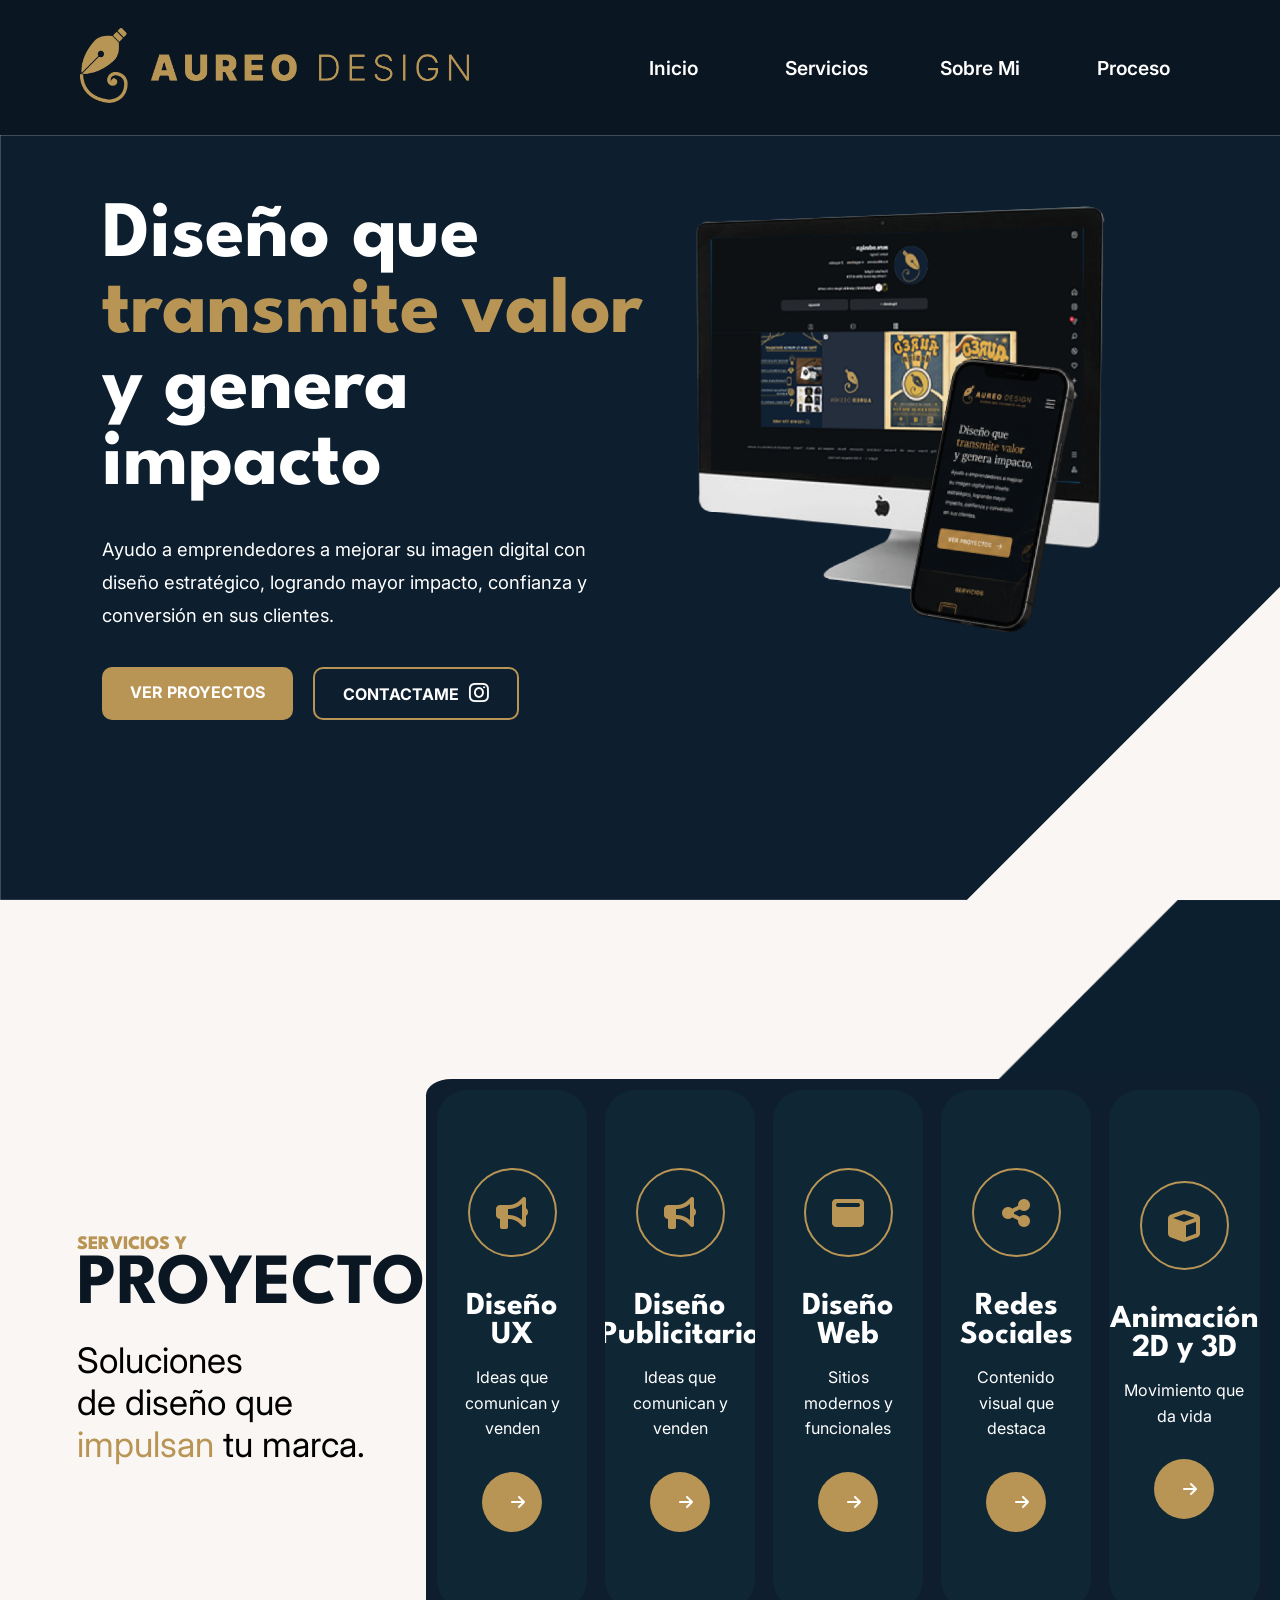
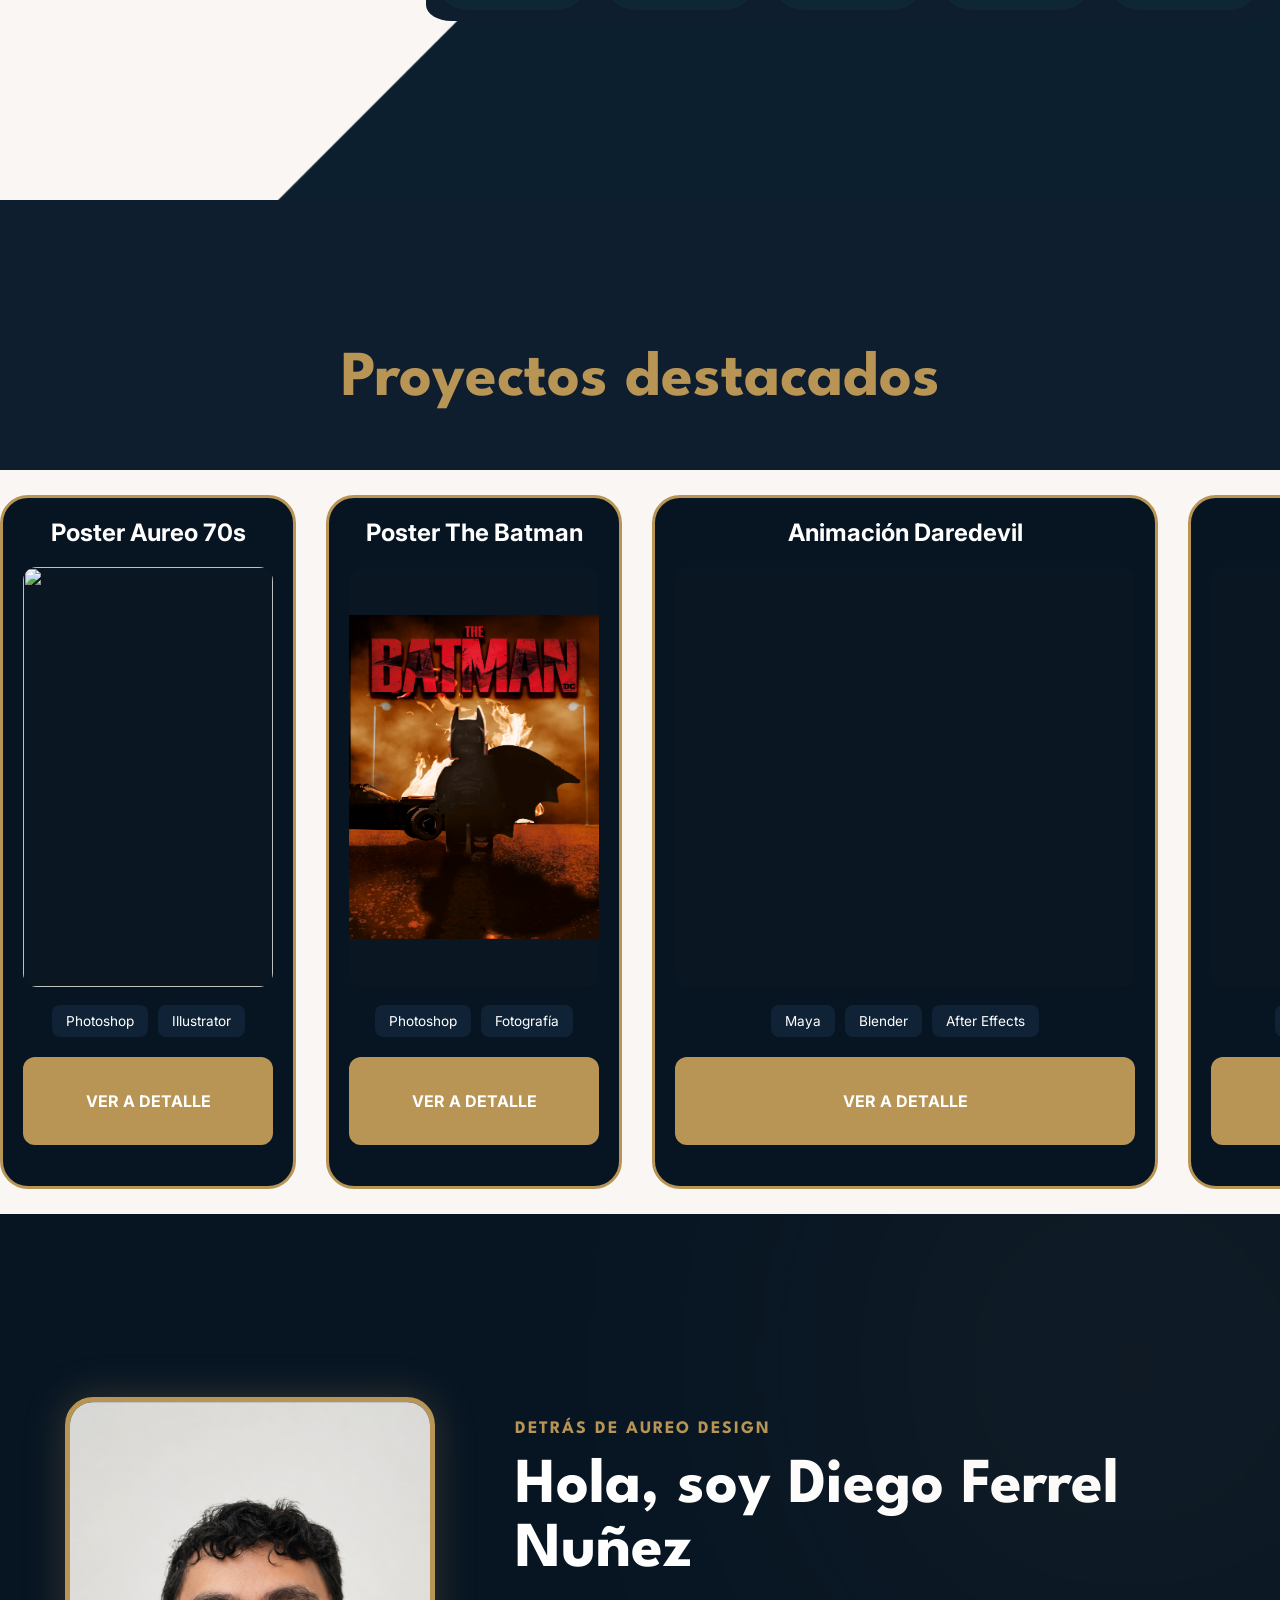
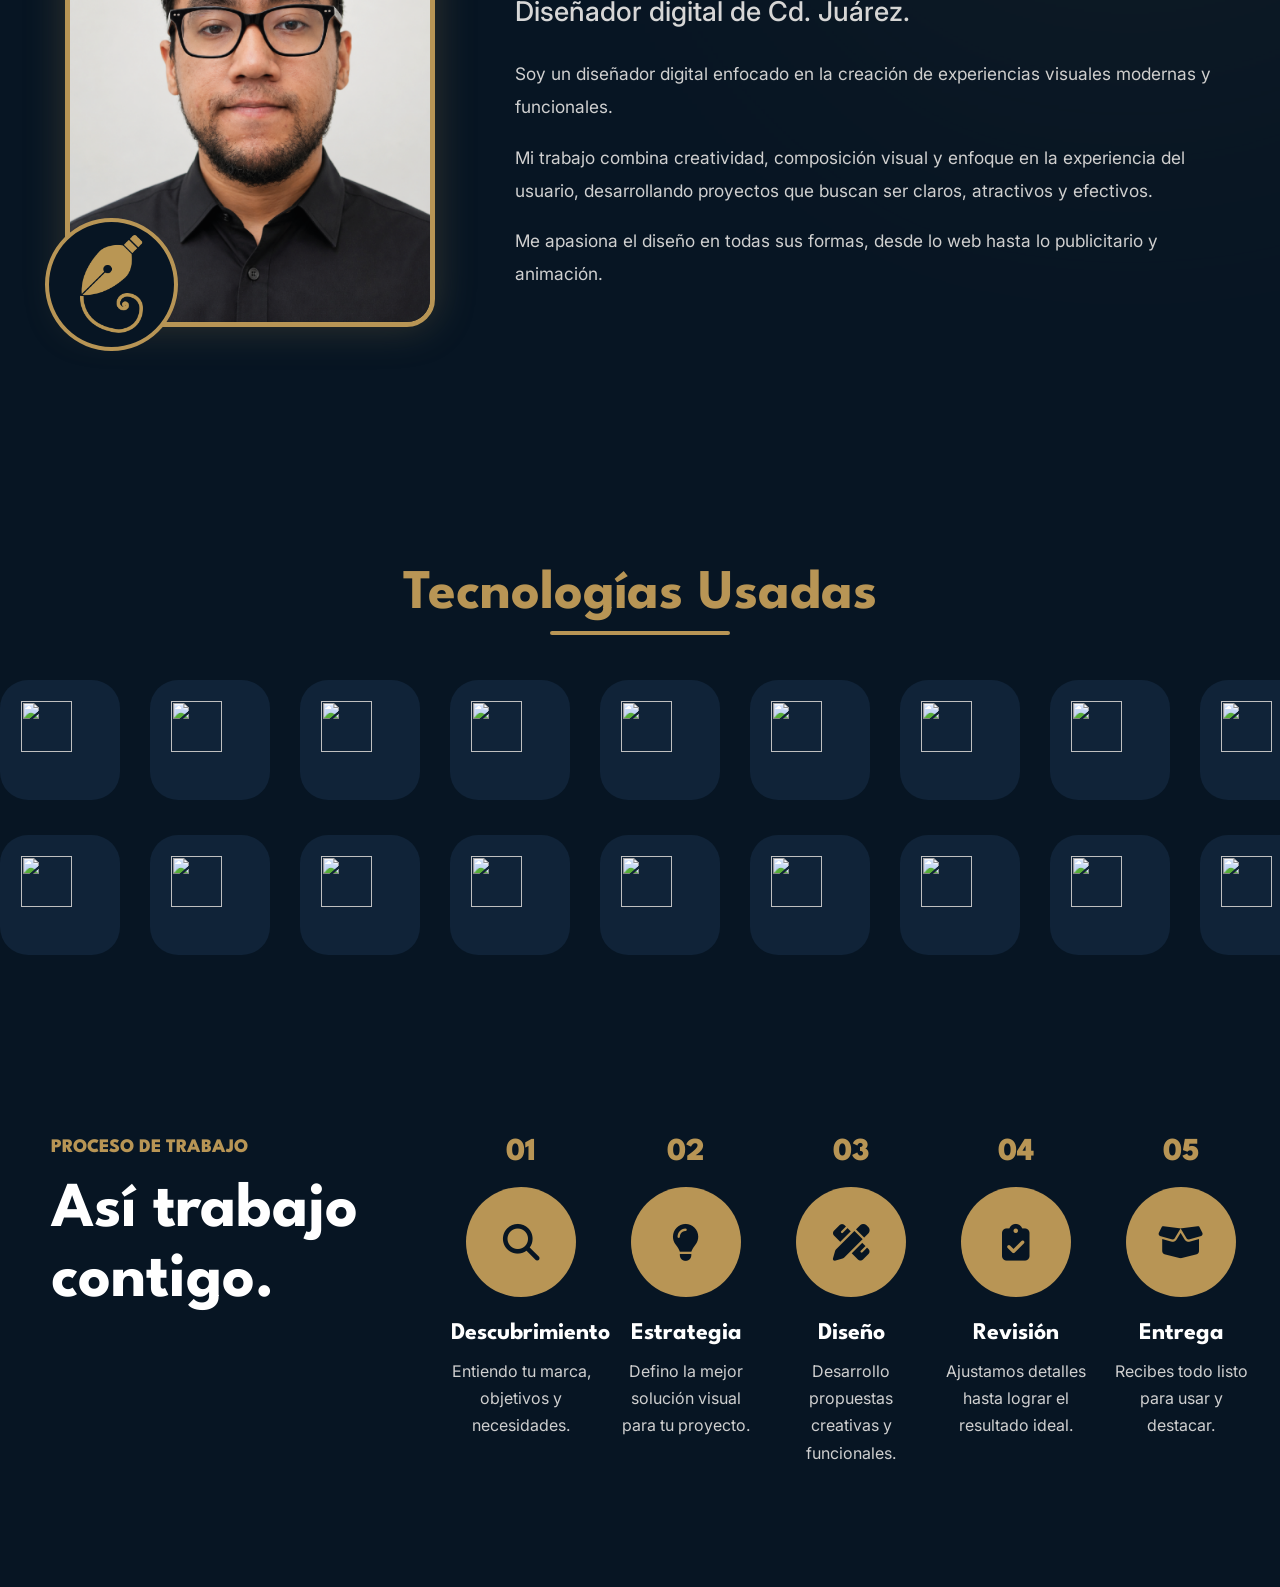
==== index.html @ cda683da "Todo" ====
<!DOCTYPE html>
<html lang="en">

<head>
    <meta charset="UTF-8">
    <meta name="viewport" content="width=device-width, initial-scale=1.0">
    <title>Aureo Design</title>
    <link rel="stylesheet" href="./css/styles_index.css">


    <link rel="preconnect" href="https://fonts.googleapis.com">
    <link rel="preconnect" href="https://fonts.gstatic.com" crossorigin>
    <link
        href="https://fonts.googleapis.com/css2?family=Inter:ital,opsz,wght@0,14..32,100..900;1,14..32,100..900&family=League+Spartan:wght@100..900&display=swap"
        rel="stylesheet">

    <link rel="stylesheet" href="https://cdnjs.cloudflare.com/ajax/libs/font-awesome/6.5.1/css/all.min.css">
</head>

<body>
    <header>
        <picture>
            <img src="./Recursos/LogoTexto@3x.png" alt="">
        </picture>
        <nav>
            <ul>
                <li><a href="#">Inicio</a></li>
                <li><a href="#">Servicios</a></li>
                <li><a href="#">Sobre Mi</a></li>
                <li><a href="#">Proceso</a></li>
            </ul>
        </nav>
    </header>

    <section class="primeraseccion">
        <div class="hero-content">

            <h1>
                Diseño que <br>
                <span>transmite valor</span><br>
                y genera impacto
            </h1>

            <p>
                Ayudo a emprendedores a mejorar su imagen digital con
                diseño estratégico, logrando mayor impacto, confianza
                y conversión en sus clientes.
            </p>

            <div class="hero-buttons">
                <a href="#" class="btn-gold">VER PROYECTOS</a>
                <a href="#" class="btn-outline">
                    CONTACTAME
                    <i class="fa-brands fa-instagram"></i>

                </a>
            </div>

        </div>

        <figure class="mockups">
            <img src="./Recursos/mockups@3x.png" alt="">
        </figure>
    </section>
    <section class="servicios">
        <div class="texto-servicios">

            <span class="mini-titulo">SERVICIOS Y</span>

            <h2>PROYECTOS</h2>

            <p>
                Soluciones <br>
                de diseño que <br>
                <span>impulsan</span> tu marca.
            </p>

        </div>

        <div class="cards-container">
            <article class="service-card">

                <video autoplay muted loop playsinline>
                    <source src="./Recursos/Videos/UX.mp4" type="video/mp4">
                </video>

                <div class="overlay"></div>

                <div class="contenido">

                    <div class="icono">
                        <i class="fa-solid fa-bullhorn"></i>
                    </div>

                    <h3>Diseño UX</h3>

                    <p>
                        Ideas que comunican y venden
                    </p>

                    <button class="btn-card">

                        <span>Ver proyectos</span>

                        <i class="fa-solid fa-arrow-right"></i>

                    </button>

                </div>

            </article>


            <article class="service-card">

                <video autoplay muted loop playsinline>
                    <source src="./Recursos/Videos/DiseñoPublicitario.mp4" type="video/mp4">
                </video>

                <div class="overlay"></div>

                <div class="contenido">

                    <div class="icono">
                        <i class="fa-solid fa-bullhorn"></i>
                    </div>

                    <h3>Diseño Publicitario</h3>

                    <p>
                        Ideas que comunican y venden
                    </p>

                    <button class="btn-card">

                        <span>Ver proyectos</span>

                        <i class="fa-solid fa-arrow-right"></i>

                    </button>

                </div>

            </article>

            <article class="service-card">

                <video autoplay muted loop playsinline>
                    <source src="./Recursos/Videos/Web.mp4" type="video/mp4">
                </video>

                <div class="overlay"></div>

                <div class="contenido">

                    <div class="icono">
                        <i class="fa-solid fa-window-maximize"></i>
                    </div>

                    <h3>Diseño Web</h3>

                    <p>
                        Sitios modernos y funcionales
                    </p>

                    <button class="btn-card">

                        <span>Ver proyectos</span>

                        <i class="fa-solid fa-arrow-right"></i>

                    </button>

                </div>

            </article>

            <article class="service-card">

                <video autoplay muted loop playsinline>
                    <source src="./Recursos/Videos/redes.mp4" type="video/mp4">
                </video>

                <div class="overlay"></div>

                <div class="contenido">

                    <div class="icono">
                        <i class="fa-solid fa-share-nodes"></i>
                    </div>

                    <h3>Redes Sociales</h3>

                    <p>
                        Contenido visual que destaca
                    </p>

                    <button class="btn-card">

                        <span>Ver proyectos</span>

                        <i class="fa-solid fa-arrow-right"></i>

                    </button>

                </div>

            </article>

            <article class="service-card">

                <video autoplay muted loop playsinline>
                    <source src="./Recursos/Videos/animacion.mp4" type="video/mp4">
                </video>

                <div class="overlay"></div>

                <div class="contenido">

                    <div class="icono">
                        <i class="fa-solid fa-cube"></i>
                    </div>

                    <h3>Animación 2D y 3D</h3>

                    <p>
                        Movimiento que da vida
                    </p>

                    <button class="btn-card">

                        <span>Ver proyectos</span>

                        <i class="fa-solid fa-arrow-right"></i>

                    </button>

                </div>

            </article>

        </div>
    </section>


    <!--Proyectos destacados-->
    <section class="proyectos">
        <div class="titulo-proyectos">
            <h2>Proyectos destacados</h2>
        </div>

        <div class="carousel">
            <div class="carousel-track">

                <!-- CARD 1 -->
                <article class="project-card">
                    <h3>Poster Aureo 70s</h3>

                    <img src="./Recursos/Proyectos/Publicidad/CartelFinalParaImpresion.jpg" alt="">

                    <div class="tags">
                        <span>Photoshop</span>
                        <span>Illustrator</span>
                    </div>

                    <a href="#" class="btn-card"
                        data-src="./Recursos/Proyectos/Publicidad/CartelFinalParaImpresion.png">
                        VER A DETALLE
                    </a>
                </article>

                <!-- CARD 2 -->
                <article class="project-card">
                    <h3>Poster The Batman</h3>

                    <img src="./Recursos/Proyectos/Publicidad/PosterTheBatman.png" alt="">

                    <div class="tags">
                        <span>Photoshop</span>
                        <span>Fotografía</span>
                    </div>

                    <a href="#" class="btn-card" data-src="./Recursos/Proyectos/Publicidad/PosterTheBatman.png">
                        VER A DETALLE
                    </a>
                </article>

                <!-- CARD 3 -->
                <article class="project-card video-card">
                    <h3>Animación Daredevil</h3>

                    <video autoplay muted loop playsinline>
                        <source src="./Recursos/Proyectos/Animacion/Daredevil_Spiderman_Final (1).mp4" type="video/mp4">
                    </video>

                    <div class="tags">
                        <span>Maya</span>
                        <span>Blender</span>
                        <span>After Effects</span>
                    </div>

                    <a href="#" class="btn-card"
                        data-src="./Recursos/Proyectos/Animacion/Daredevil_Spiderman_Final (1).mp4">
                        VER A DETALLE
                    </a>
                </article>

                <!-- CARD 4 -->
                <article class="project-card video-card">
                    <h3>Diseño Web VinylStore</h3>

                    <video autoplay muted loop playsinline>
                        <source src="./Recursos/Proyectos/Web/VinylStore.mp4" type="video/mp4">
                    </video>


                    <div class="tags">
                        <span>HTML5</span>
                        <span>CSS3</span>
                        <span>JavaScript</span>
                        <span>Figma</span>
                    </div>

                    <a href="https://diegoferrel.github.io/VinylStore.io/" 
   class="btn-card" 
   target="_blank" 
   rel="noopener noreferrer">
    VER A DETALLE
</a>
                </article>

                <!-- CARD 5 -->
                <article class="project-card video-card">
                    <h3>Animacion 2D</h3>

                    <video autoplay muted loop playsinline>
                        <source src="./Recursos/Proyectos/Animacion/Proyecto Final.mp4" type="video/mp4">
                    </video>

                    <div class="tags">
                        <span>After Effects</span>
                        <span>Audition</span>
                    </div>

                    <a href="#" class="btn-card" data-src="./Recursos/Proyectos/Animacion/Proyecto Final.mp4">
                        VER A DETALLE
                    </a>
                </article>

                <!-- DUPLICADOS PARA LOOP INFINITO -->

                <article class="project-card">
                    <h3>Poster Aureo 70s</h3>

                    <img src="./Recursos/Proyectos/Publicidad/CartelFinalParaImpresion.jpg" alt="">

                    <div class="tags">
                        <span>Photoshop</span>
                        <span>Illustrator</span>
                    </div>

                    <a href="#" class="btn-card"
                        data-src="./Recursos/Proyectos/Publicidad/CartelFinalParaImpresion.jpg">
                        VER A DETALLE
                    </a>
                </article>

                <article class="project-card">
                    <h3>Poster The Batman</h3>

                    <img src="./Recursos/Proyectos/Publicidad/PosterTheBatman.png" alt="">

                    <div class="tags">
                        <span>Photoshop</span>
                        <span>Fotografía</span>
                    </div>

                    <a href="#" class="btn-card" data-src="./Recursos/Proyectos/Publicidad/PosterTheBatman.png">
                        VER A DETALLE
                    </a>
                </article>

            </div>
        </div>
    </section>
    <!---->

    <section class="sobre-mi">

    <div class="sobre-container">

        <div class="foto-wrapper">
            <img src="./Recursos/yo@3x.png" alt="Diego Ferrel">

            <div class="icono-aureo">
                <img class="logo" src="./Recursos/Logo@3x.png" alt="">
            </div>
        </div>

        <div class="sobre-texto">

            <span class="mini-titulo">
                DETRÁS DE AUREO DESIGN
            </span>

            <h2>
                Hola, soy Diego Ferrel Nuñez
            </h2>

            <h3>
                Diseñador digital de Cd. Juárez.
            </h3>

            <p>
                Soy un diseñador digital enfocado en la creación de experiencias visuales modernas y funcionales.
            </p>

            <p>
                Mi trabajo combina creatividad, composición visual y enfoque en la experiencia del usuario, desarrollando proyectos que buscan ser claros, atractivos y efectivos.
            </p>

            <p>
                Me apasiona el diseño en todas sus formas, desde lo web hasta lo publicitario y animación.
            </p>

        </div>

    </div>

</section>

<!-- TECNOLOGÍAS -->
<section class="tecnologias">

    <div class="titulo-tech">

        <h2>Tecnologías Usadas</h2>

    </div>

    <!-- FILA 1 -->
    <div class="tech-slider">

        <div class="tech-track left">

            <!-- ITEMS -->
            <div class="tech-item">
                <img src="./Recursos/Tech/photoshop.png" alt="">
            </div>

            <div class="tech-item">
                <img src="./Recursos/Tech/aftereffects.png" alt="">
            </div>

            <div class="tech-item">
                <img src="./Recursos/Tech/audition.png" alt="">
            </div>

            <div class="tech-item">
                <img src="./Recursos/Tech/illustrator.png" alt="">
            </div>

            <div class="tech-item">
                <img src="./Recursos/Tech/blender.png" alt="">
            </div>

            <div class="tech-item">
                <img src="./Recursos/Tech/maya.png" alt="">
            </div>

            <div class="tech-item">
                <img src="./Recursos/Tech/figma.png" alt="">
            </div>

            <div class="tech-item">
                <img src="./Recursos/Tech/html.png" alt="">
            </div>

            <!-- DUPLICADOS -->
            <div class="tech-item">
                <img src="./Recursos/Tech/photoshop.png" alt="">
            </div>

            <div class="tech-item">
                <img src="./Recursos/Tech/aftereffects.png" alt="">
            </div>

            <div class="tech-item">
                <img src="./Recursos/Tech/audition.png" alt="">
            </div>

            <div class="tech-item">
                <img src="./Recursos/Tech/illustrator.png" alt="">
            </div>

            <div class="tech-item">
                <img src="./Recursos/Tech/photoshop.png" alt="">
            </div>

            <div class="tech-item">
                <img src="./Recursos/Tech/aftereffects.png" alt="">
            </div>

            <div class="tech-item">
                <img src="./Recursos/Tech/audition.png" alt="">
            </div>

        </div>

    </div>

    <!-- FILA 2 -->
    <div class="tech-slider">

        <div class="tech-track right">

            <div class="tech-item">
                <img src="./Recursos/Tech/css.png" alt="">
            </div>

            <div class="tech-item">
                <img src="./Recursos/Tech/javascript.png" alt="">
            </div>

            <div class="tech-item">
                <img src="./Recursos/Tech/csharp.png" alt="">
            </div>

            <div class="tech-item">
                <img src="./Recursos/Tech/mysql.png" alt="">
            </div>

            <div class="tech-item">
                <img src="./Recursos/Tech/react.png" alt="">
            </div>

            <div class="tech-item">
                <img src="./Recursos/Tech/visualstudio.png" alt="">
            </div>

            <div class="tech-item">
                <img src="./Recursos/Tech/github.png" alt="">
            </div>

            <!-- DUPLICADOS -->
            <div class="tech-item">
                <img src="./Recursos/Tech/css.png" alt="">
            </div>

            <div class="tech-item">
                <img src="./Recursos/Tech/javascript.png" alt="">
            </div>

            <div class="tech-item">
                <img src="./Recursos/Tech/csharp.png" alt="">
            </div>

            <div class="tech-item">
                <img src="./Recursos/Tech/mysql.png" alt="">
            </div>
            <div class="tech-item">
                <img src="./Recursos/Tech/css.png" alt="">
            </div>

            <div class="tech-item">
                <img src="./Recursos/Tech/javascript.png" alt="">
            </div>

            <div class="tech-item">
                <img src="./Recursos/Tech/csharp.png" alt="">
            </div>

            <div class="tech-item">
                <img src="./Recursos/Tech/mysql.png" alt="">
            </div>

        </div>

    </div>

</section>

<!-- PROCESO -->
<section class="proceso">

    <div class="proceso-header">

        <div class="proceso-texto">

            <span class="mini-titulo">
                PROCESO DE TRABAJO
            </span>

            <h2>
                Así trabajo <br>
                contigo.
            </h2>

        </div>

        <div class="steps">

            <!-- STEP -->
            <article class="step">

                <div class="numero">01</div>

                <div class="step-icon">
                    <i class="fa-solid fa-magnifying-glass"></i>
                </div>

                <h3>Descubrimiento</h3>

                <p>
                    Entiendo tu marca, objetivos y necesidades.
                </p>

            </article>

            <article class="step">

                <div class="numero">02</div>

                <div class="step-icon">
                    <i class="fa-solid fa-lightbulb"></i>
                </div>

                <h3>Estrategia</h3>

                <p>
                    Defino la mejor solución visual para tu proyecto.
                </p>

            </article>

            <article class="step">

                <div class="numero">03</div>

                <div class="step-icon">
                    <i class="fa-solid fa-pen-ruler"></i>
                </div>

                <h3>Diseño</h3>

                <p>
                    Desarrollo propuestas creativas y funcionales.
                </p>

            </article>

            <article class="step">

                <div class="numero">04</div>

                <div class="step-icon">
                    <i class="fa-solid fa-clipboard-check"></i>
                </div>

                <h3>Revisión</h3>

                <p>
                    Ajustamos detalles hasta lograr el resultado ideal.
                </p>

            </article>

            <article class="step">

                <div class="numero">05</div>

                <div class="step-icon">
                    <i class="fa-solid fa-box-open"></i>
                </div>

                <h3>Entrega</h3>

                <p>
                    Recibes todo listo para usar y destacar.
                </p>

            </article>

        </div>

    </div>

</section>

    <div class="modal" id="modal">
        <span class="close">&times;</span>
        <img id="modal-img" src="" alt="">
        <video id="modal-video" controls></video>
    </div>
</body>
<script src="./Java/script.js"></script>

</html>
---- css/styles_index.css ----
*{
    margin: 0;
    border: none;
}
body{
    background-color: #F9F6F3;
    overflow-x: hidden;
}
header{
    height: 100%;
    background-color: #0A1622;
    height: 15dvh;
    display: grid;
    grid-template-columns: 1.5fr 2fr;
    grid-template-rows: 1fr;
    grid-template-areas: "img nav";
}
header picture{
    align-content: center;
    text-align: -webkit-center;
}
header img{
    width: 71%;
}
header nav{
    grid-area: nav;
    width: 100%;
    display: flex;
    
}
header nav ul{
    list-style: none;
    display: grid;
    grid-template-columns: repeat(4, 1fr);
    grid-template-rows: 1fr;
    width: 100%;
    gap: 9%;
    color: white;
    font-size: 120%;
    text-align: center;
    align-items: center;
    margin-left: 10%;
    padding: 0;
    margin-right: 13%;
}
nav ul li{
    display: grid;
    height: 40%;
}
nav ul li a{
    text-decoration: none;
    color: white;
    width: 100%;
    height: 100%;
    align-content: space-around;
    font-family: "Inter", sans-serif;
    font-style: normal;
    font-weight: 600;
    position: relative;
    display: inline;
}
nav ul li a::after {
  content: "";
  position: absolute;
  left: 50%;
  bottom: 0;

  width: 0;
  height: 2px;
  background: #B89555;

  transform: translateX(-50%);
  transition: width 0.3s ease;
}

nav ul li a:hover::after {
  width: 100%;
}

.primeraseccion{
        width: 100%;
    background-image: url(../Recursos/FondoPrimeraSeccion@3x.png);
    height: 85dvh;
    background-size: cover;
    display: flex;
}
.hero-content{
    position:relative;
    z-index:5;

    width:45%;
    margin-top: 5%;
    margin-left:8%;
    color:white;
}

.hero-content h1{
    font-family:"League Spartan",sans-serif;
    font-size:5rem;
    line-height:.95;

    margin-bottom:30px;
}

.hero-content h1 span{
    color:#B89555;
}

.hero-content p{
    font-family:"Inter",sans-serif;

    font-size:1.15rem;
    line-height:1.8;

    width:90%;

    margin-bottom:35px;
}

.hero-buttons{
    display:flex;
    gap:20px;
}

.btn-gold{
    background:#B89555;
    color:white;

    padding:15px 28px;

    border-radius:10px;

    text-decoration:none;

    font-family:"Inter",sans-serif;
    font-weight:700;
}
.btn-gold:hover{
    transform: scale(1.1);
    background-color: #0A1622;
    outline: #B89555 2px solid;
    transition: 0.2s ease-in-out;
}

.btn-outline{
    border:2px solid #B89555;
    color:white;

    padding:13px 28px;

    border-radius:10px;

    text-decoration:none;

    font-family:"Inter",sans-serif;
    font-weight:700;

    display:flex;
    align-items:center;
    gap:10px;
}
.btn-outline:hover{
    transform: scale(1.1);
    background-color: #B89555;
    transition: 0.2s ease-in-out;
}
.btn-outline i{
    font-size:1.4rem;
}
.mockups{
    position: absolute;
    width: 64%;
    margin-left: 39%;
}
.mockups img{
    width: 100%;
}
.servicios{
    min-height: 100vh;
    background-image: url(../Recursos/FondoServicios@3x.png);
    background-size: 90.05%;
    display: flex;
    align-items: center;
    justify-content: space-between;
    padding: 0 6%;
    overflow: hidden;
    background-position-x: 170%;
    background-repeat: no-repeat;
}


.texto-servicios{
    width:30%;
}

.mini-titulo{
    font-family:"League Spartan",sans-serif;
    color:#B89555;
    font-weight:800;
    font-size:1.2rem;
}

.texto-servicios h2{
    font-family:"League Spartan",sans-serif;
    font-size:4.5rem;
    color:#0A1622;

    margin-bottom:20px;
}

.texto-servicios p{
    font-family:"Inter",sans-serif;
    font-size:2.2rem;
    line-height:1.2;
}

.texto-servicios p span{
    color:#B89555;
}


.cards-container{
    width: 73%;
    background-color: #0E1E2E;
    display: flex;
    gap: 18px;
    padding: 1%;
    border-radius: 3%;
    margin-right: -6%;
}

.service-card{
    position:relative;

    flex:1;

    height:520px;

    background:#0F2635;

    border-radius:30px;

    overflow:hidden;

    transition:all .5s ease;

    cursor:pointer;

    display:flex;
    align-items:flex-end;
}


.service-card video{
    position:absolute;

    width:100%;
    height:100%;

    object-fit:cover;

    opacity:0;

    transition:.5s;
}


.overlay{
    position:absolute;
    inset:0;

    background:linear-gradient(
        to top,
        rgba(0,0,0,.85),
        rgba(0,0,0,.2)
    );

    opacity:0;

    transition:.5s;
}

.contenido{
    position:absolute;

    top:50%;
    left:50%;

    transform:translate(-50%, -50%);

    z-index:5;

    width:80%;

    display:flex;
    flex-direction:column;

    align-items:center;
    justify-content:center;

    text-align:center;

    color:white;

    transition:.5s ease;
}

.icono{
    width:85px;
    height:85px;

    border:2px solid #B89555;
    border-radius:50%;

    display:flex;
    justify-content:center;
    align-items:center;

    margin-bottom:35px;

    transition:.4s;
}

.icono i{
    color:#B89555;
    font-size:2rem;
}


.contenido h3{
    font-family:"League Spartan",sans-serif;
    font-size:2rem;

    margin-bottom:15px;
}


.contenido p{
    font-family:"Inter",sans-serif;

    line-height:1.6;

    margin-bottom:30px;
}

.contenido button{
    width:60px;
    height:60px;

    border-radius:50%;

    background:#B89555;

    color:white;

    font-size:1.2rem;

    cursor:pointer;

    transition:.3s;
}

.cards-container:hover .service-card{
    flex:.8;
}

.cards-container .service-card:hover{
    flex:2;
    outline: #B89555 5px solid;
    transition: 0.3s ease-in-out;
}

.service-card:hover video{
    opacity:1;
    
}

.service-card:hover .overlay{
    opacity:1;
}


.service-card:hover .icono{
    opacity:0;
    transform:translateY(-20px);
}


.contenido button:hover{
    transform:scale(1.1);
}

.contenido h3,
.contenido p,
.btn-card{
    transition:.4s ease;
}


.cards-container:hover .service-card h3,
.cards-container:hover .service-card p,
.cards-container:hover .service-card .btn-card{

    opacity:0;

    transform:translateY(20px);

    pointer-events:none;
}


.cards-container .service-card:hover h3,
.cards-container .service-card:hover p,
.cards-container .service-card:hover .btn-card{

    opacity:1;

    transform:translateY(0);

    pointer-events:auto;
}

.btn-card{
    width:60px;
    height:60px;

    border-radius:50%;

    background:#B89555;

    border:none;

    color:white;

    display:flex;
    align-items:center;
    justify-content:center;

    gap:12px;

    overflow:hidden;

    cursor:pointer;

    transition:
    width .45s ease,
    border-radius .45s ease,
    padding .45s ease,
    background .3s ease;

    padding:0;
}


.btn-card span{
    opacity:0;

    max-width:0;

    overflow:hidden;

    white-space:nowrap;

    transition:.35s ease;

    font-family:"Inter",sans-serif;
    font-weight:600;
    font-size:1rem;
}

.service-card:hover .btn-card{

    width:220px;

    border-radius:16px;

    padding:0 24px;

    justify-content:space-between;
}


.service-card:hover .btn-card span{
    opacity:1;

    max-width:200px;
}


.btn-card i{
    font-size:1rem;

    flex-shrink:0;
}
.service-card:hover .contenido{

    top:auto;

    left:25px;

    bottom:35px;

    transform:none;

    align-items:flex-start;

    text-align:left;

    width:85%;
}

/*Proyectos destacados*/
.proyectos{
    width:100%;
    background:#F9F6F3;
    overflow:hidden;
}

.titulo-proyectos{
    width: 100%;
    text-align: center;
    margin-bottom: 50px;
    height: 30dvh;
    align-content: center;
    background-color: #0E1E2E;
    display: grid;
    margin: 0;
}

.titulo-proyectos h2{
    font-family: "League Spartan", sans-serif;
    font-size: 4rem;
    color: #B89555;
    height: 100%;
    margin-top: 7%;
}

.carousel{
    width:100%;
    overflow:hidden;
    position:relative;

    padding:25px 0;
}

.carousel-track{
    display:flex;
    gap:30px;
    width:max-content;

    animation: scroll 30s linear infinite;
}
.project-card{
    width: 250px;
    background: #071523;
    border: 3px solid #B89555;
    border-radius: 28px;
    padding: 20px;
    transition: .3s ease;
    display: flex;
    flex-direction: column;
    align-items: center;
    height: 72dvh;
}

.video-card{
    width:460px;
    min-width:460px;
}

.video-card video{
    height:300px;
}

.project-card:hover{
    transform:scale(1.05) translateY(-10px);
}
.project-card video{
    width:100%;
    height:300px;
    object-fit:cover;
    border-radius:14px;
    margin-bottom:18px;
}
.project-card img{
    width:100%;
    height:420px;
    object-fit:cover;
    border-radius:14px;
    margin-bottom:18px;
}

.project-card img,
.project-card video{
    width:100%;
    height:420px;
    object-fit: contain;
    background:#0A1622;
}
.project-card h3{
    color:white;
    font-family:"Inter",sans-serif;
    font-size:1.5rem;
    margin-bottom:20px;
    text-align:center;
}

.tags{
    display:flex;
    flex-wrap:wrap;
    justify-content:center;
    gap:10px;

    margin-bottom:20px;
}

.tags span{
    background:#0F2236;
    color:white;

    padding:8px 14px;

    border-radius:8px;

    font-family:"Inter",sans-serif;
    font-size:.85rem;
}

.btn-card{
    width:100%;

    background:#B89555;
    color:white;

    text-align:center;

    padding:14px 0;

    border-radius:12px;

    text-decoration:none;

    font-family:"Inter",sans-serif;
    font-weight:700;

    transition:.25s;
}

.btn-card:hover{
    background:#d1ab67;
    transform:scale(1.03);
}

@keyframes scroll{
    from{
        transform:translateX(0);
    }

    to{
        transform:translateX(-50%);
    }
}

.modal{
    position: fixed;
    inset: 0;
    background: rgba(0,0,0,0.85);
    display: none;
    justify-content: center;
    align-items: center;
    z-index: 9999;
    flex-direction: column;
}

.modal img,
.modal video{
    max-width: 80%;
    max-height: 80%;
    border-radius: 12px;
}

.close{
    position: absolute;
    top: 20px;
    right: 30px;
    font-size: 2rem;
    color: white;
    cursor: pointer;
}


.sobre-mi{
    width:100%;
    min-height:100vh;
    background-image: url(../Recursos/FondoSobre_1@3x.png);
    background-size: cover;
    
    background:#071523;

    display:flex;
    justify-content:center;
    align-items:center;


    position:relative;
    overflow:hidden;
}
.sobre-mi::before{
    content:"";

    position:absolute;

    width:500px;
    height:500px;

    background:#B89555;

    filter:blur(180px);

    opacity:.08;

    top:-100px;
    right:-100px;
}

.sobre-container{
    width:100%;
    max-width:1400px;

    display:flex;
    align-items:center;
    justify-content:center;

    gap:80px;
}

.foto-wrapper{
    position:relative;
}
.foto-wrapper > img{
    width:360px;
    height:520px;

    object-fit:cover;

    border-radius:28px;

    border:5px solid #B89555;

    box-shadow:
    0 0 40px rgba(184,149,85,.25);
}
.logo{
    width:50%;
    object-fit:contain;
}
.icono-aureo{
        position: absolute;
    bottom: -20px;
    left: -20px;
    width: 36%;
    height: 25%;
    border-radius: 50%;
    background: #071523;
    border: 4px solid #B89555;
    display: flex;
    justify-content: center;
    align-items: center;
    overflow: hidden;
    box-sizing: border-box;
}

.sobre-texto{
    max-width:700px;
    color:white;
}

.sobre-texto .mini-titulo{
    color:#B89555;

    font-family:"League Spartan",sans-serif;
    font-size:1.1rem;
    font-weight:700;

    letter-spacing:2px;
}

.sobre-texto h2{
    font-family:"League Spartan",sans-serif;

    font-size:4rem;

    line-height:1;

    margin:18px 0 12px;
}

.sobre-texto h3{
    font-family:"Inter",sans-serif;

    font-size:1.7rem;
    font-weight:500;

    color:#d7d7d7;

    margin-bottom:30px;
}

.sobre-texto p{
    font-family:"Inter",sans-serif;

    font-size:1.08rem;

    line-height:1.9;

    color:#d0d0d0;

    margin-bottom:18px;
}

/* TECNOLOGÍAS */

.tecnologias{
    width:100%;
    background:#071523;

    padding:55px 0 120px;


    position:relative;
}

.titulo-tech{
    text-align:center;
    margin-bottom:60px;
}

.titulo-tech h2{
    font-family:"League Spartan",sans-serif;
    font-size:3.5rem;
    color:#B89555;

    position:relative;

    display:inline-block;
}

.titulo-tech h2::after{
    content:"";

    position:absolute;

    left:50%;
    transform:translateX(-50%);

    bottom:-15px;

    width:180px;
    height:4px;

    background:#B89555;

    border-radius:20px;
}

.tech-slider{
    width:100%;

    margin-bottom:35px;
}

.tech-track{
    display:flex;
    gap:30px;

    width:max-content;
}

.tech-track.left{
    animation:techLeft 30s linear infinite;
}

.tech-track.right{
    animation:techRight 30s linear infinite;
}


.tech-item{
    width:120px;
    height:120px;

    background:#102338;

    border-radius:28px;

    display:flex;
    justify-content:center;
    align-items:center;

    flex-shrink:0;

    transition:.3s ease;
}

.tech-item:hover{
    transform:translateY(-10px);

    background:#16314d;
}

.tech-item img{
    width:65%;
    height:65%;

    object-fit:contain;
}

@keyframes techLeft{
    from{
        transform:translateX(0);
    }

    to{
        transform:translateX(-50%);
    }
}

@keyframes techRight{
    from{
        transform:translateX(-50%);
    }

    to{
        transform:translateX(0);
    }
}

/* PROCESO */

.proceso{
    width:100%;
    background:#071523;

    padding: 28px 4% 120px;
}

.proceso-header{
    display:flex;
    align-items:flex-start;
    gap:80px;

    width:90%;
}
.proceso-texto{
    min-width:320px;
}

.proceso-texto h2{
    font-family:"League Spartan",sans-serif;
    font-size:4rem;

    color:white;

    line-height:1.1;

    margin-top:20px;
}

.proceso-texto h2 span{
    color:#B89555;
}

.steps{
    flex:1;

    display:grid;
    grid-template-columns:repeat(5,minmax(140px,1fr));

    gap:25px;
}

.step{
    text-align:center;
    color:white;
}

.numero{
    font-family:"League Spartan",sans-serif;
    font-size:2rem;
    font-weight:800;

    color:#B89555;

    margin-bottom:20px;
}

.step-icon{
    width:110px;
    height:110px;

    background:#B89555;

    border-radius:50%;

    display:flex;
    justify-content:center;
    align-items:center;

    margin:0 auto 25px;

    transition:.3s ease;
}

.step:hover .step-icon{
    transform:translateY(-10px) scale(1.05);
}

.step-icon i{
    font-size:2.3rem;
    color:#071523;
}

.step h3{
    font-family:"League Spartan",sans-serif;
    font-size:1.5rem;

    margin-bottom:14px;
}

.step p{
    font-family:"Inter",sans-serif;
    font-size:1rem;

    line-height:1.7;

    color:#cfcfcf;
}
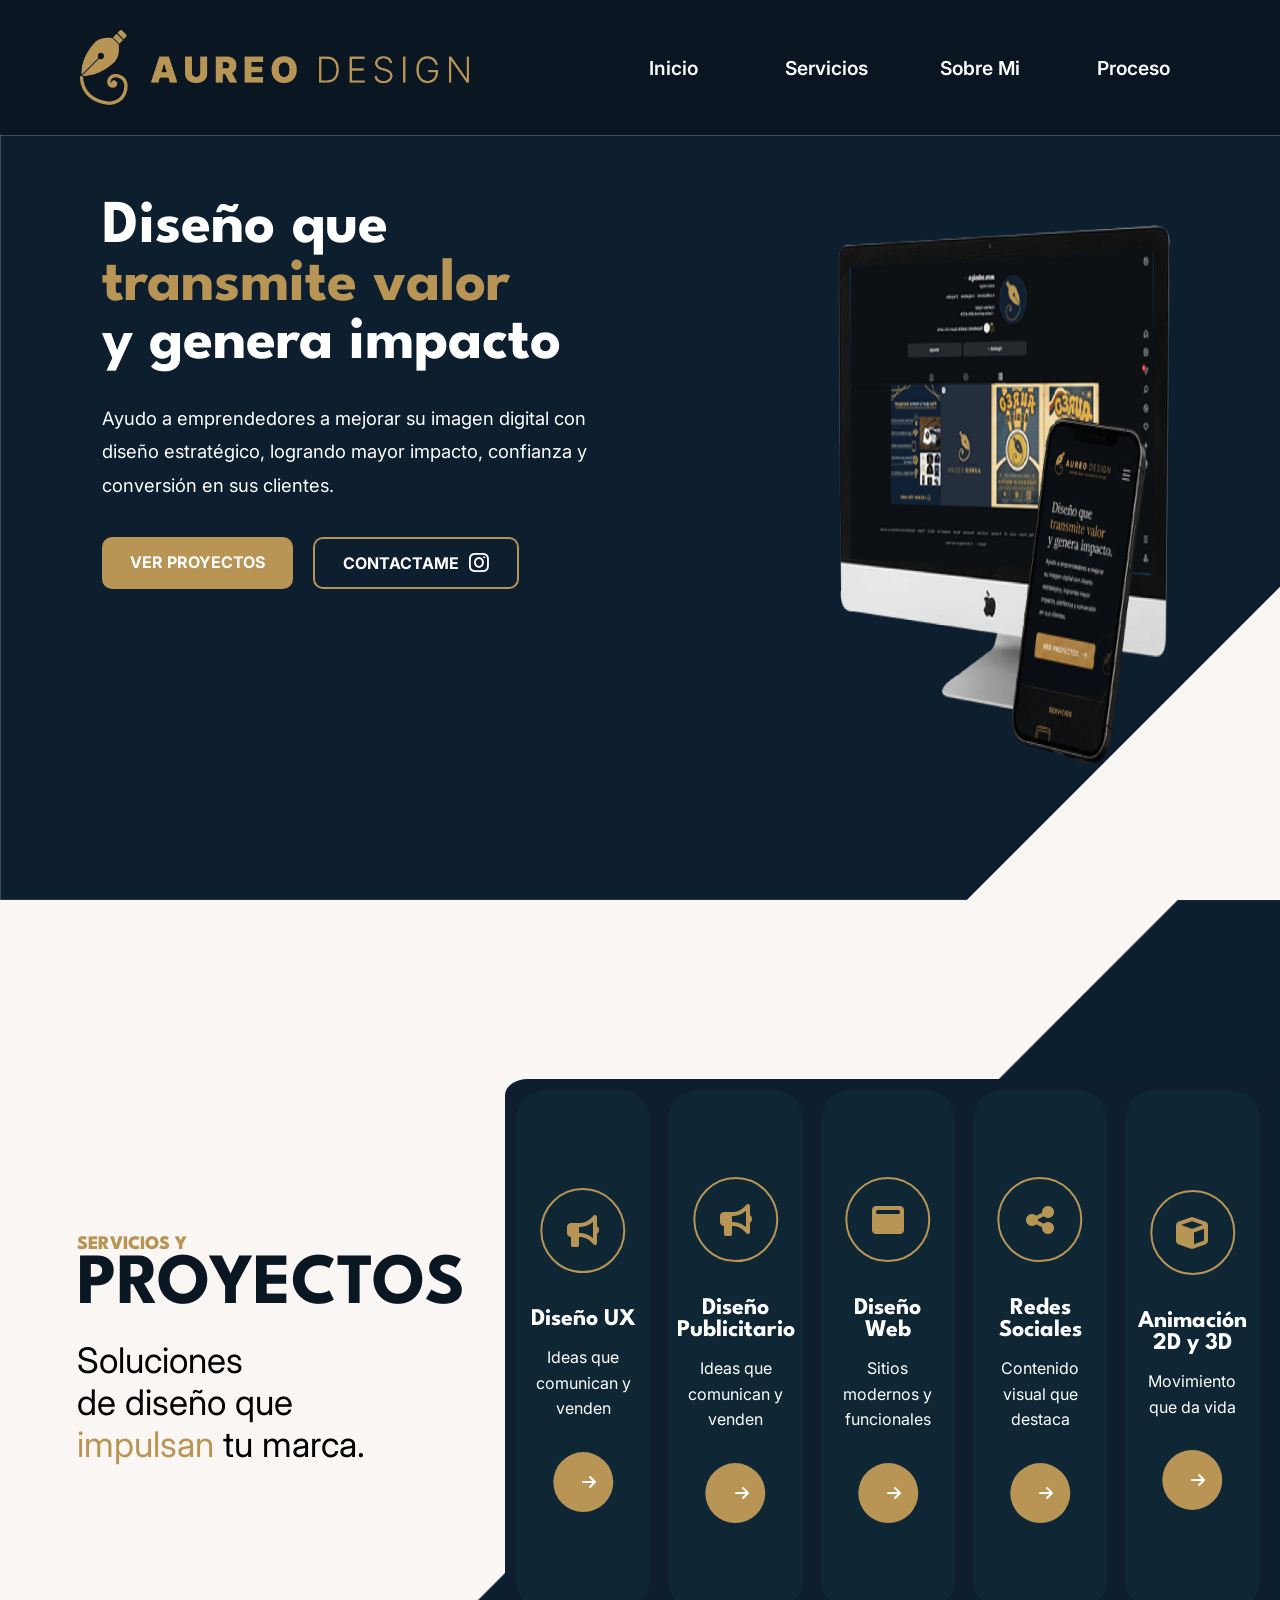
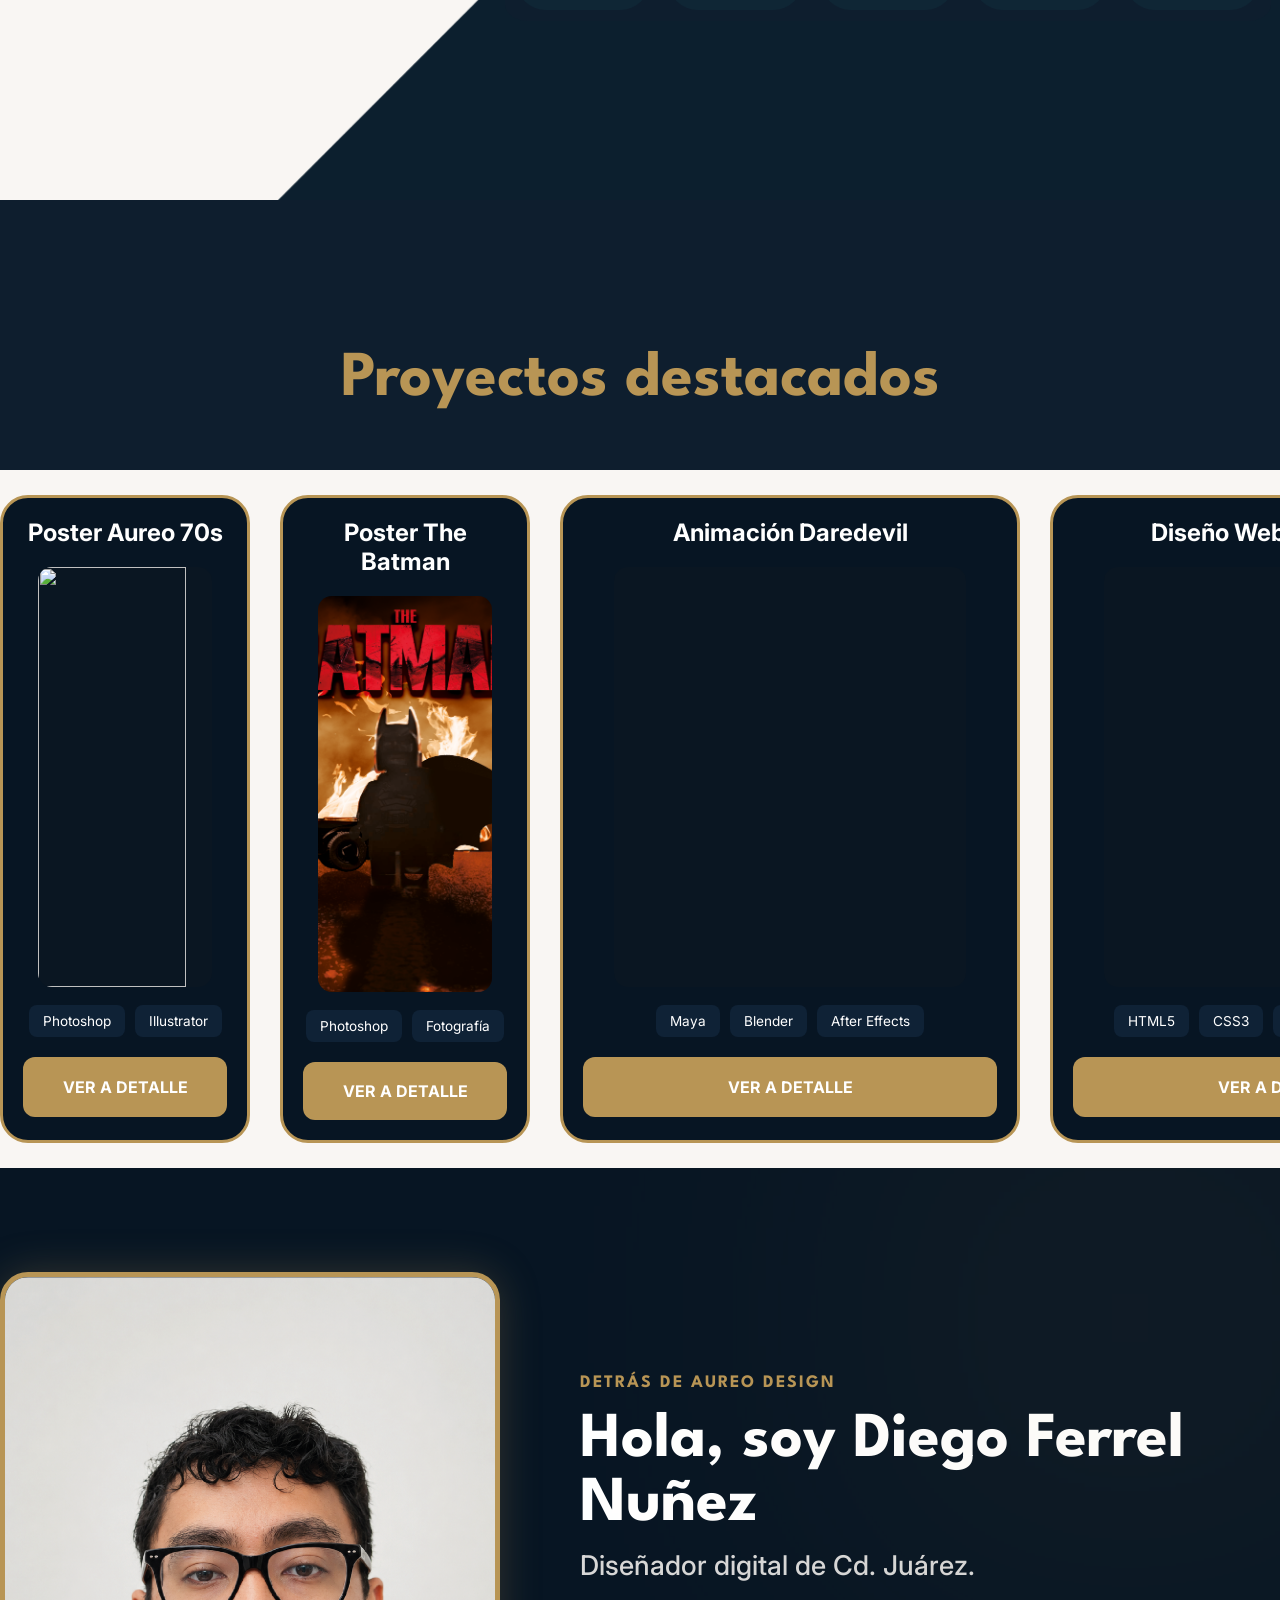
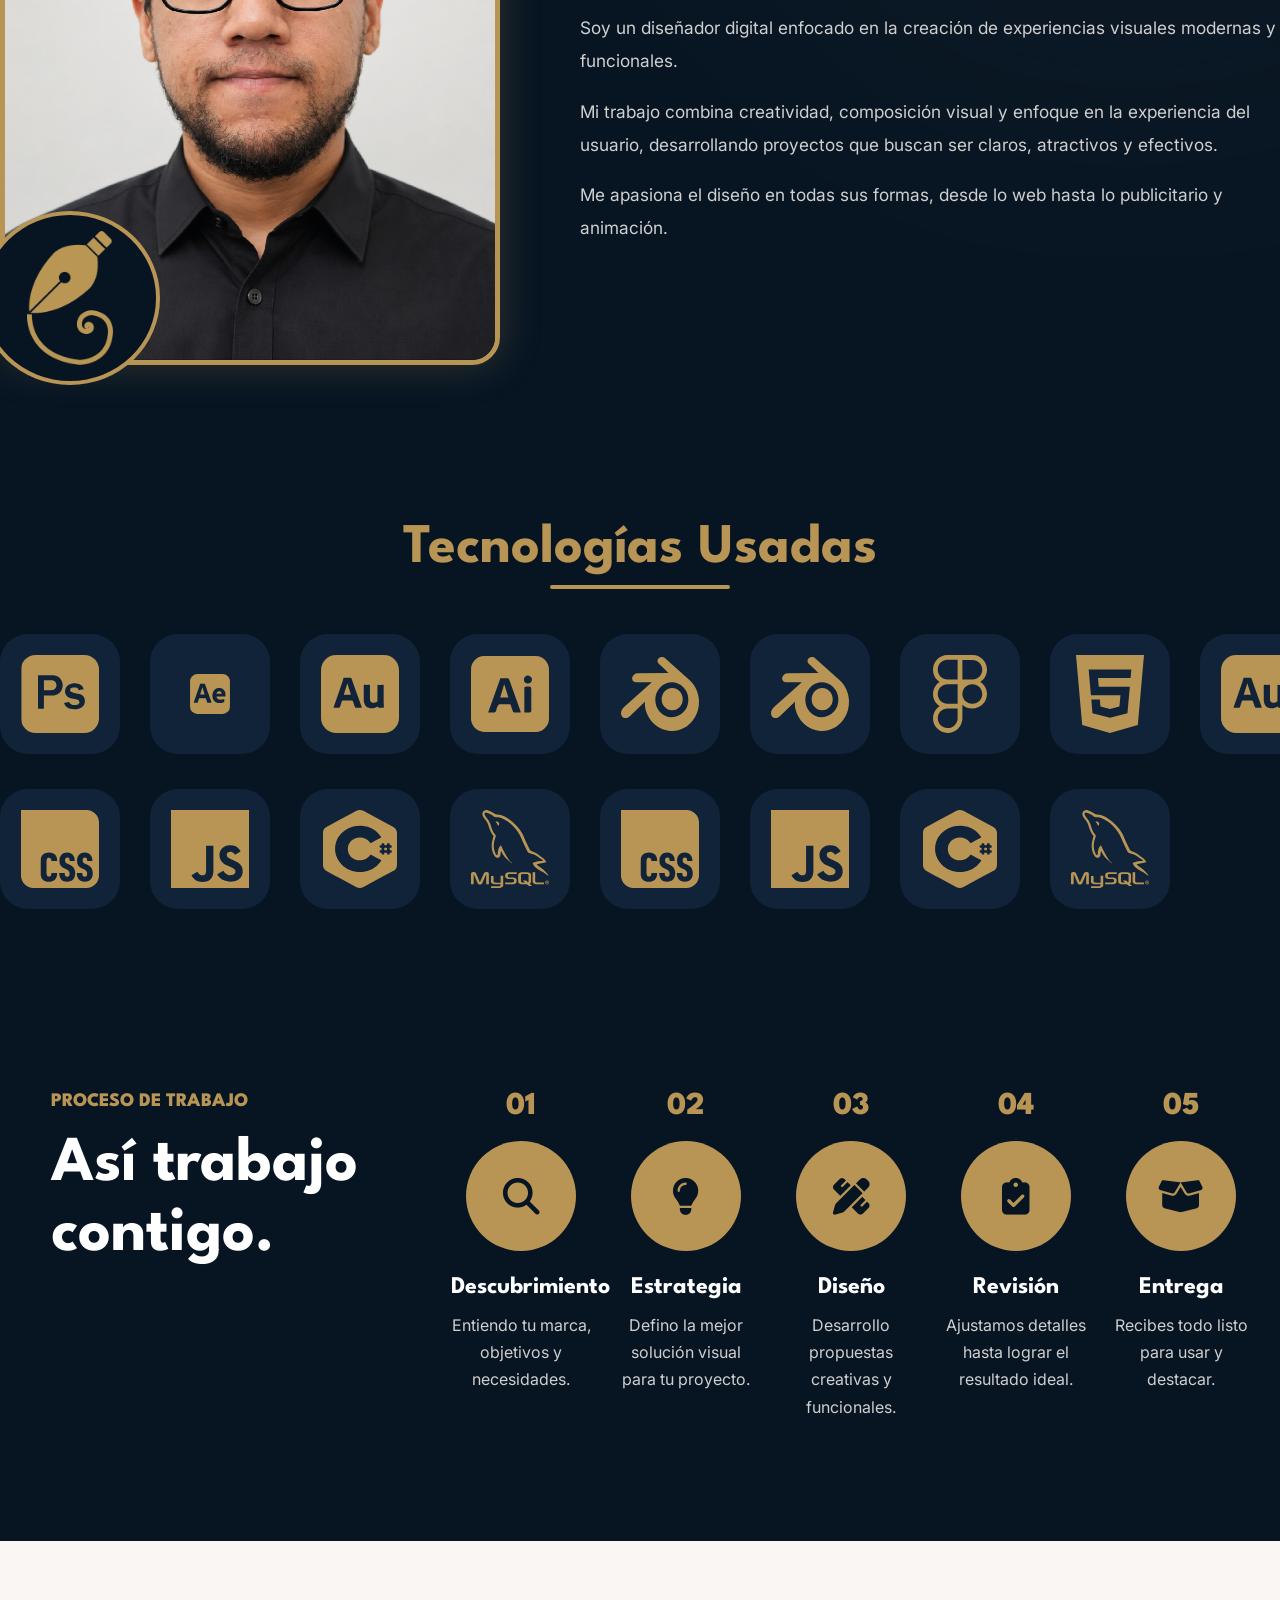
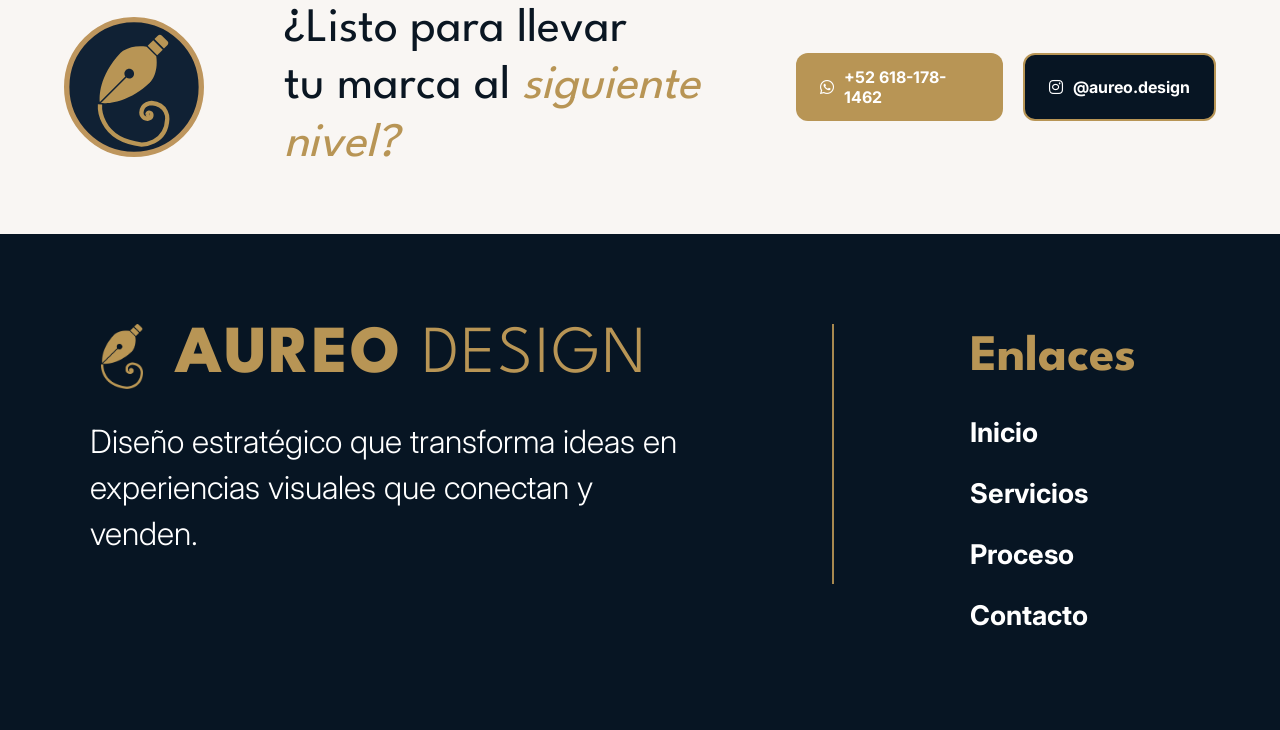
==== commit 854257f8: "Actualizacion mediaqueries" ====
--- a/index.html
+++ b/index.html
@@ -321,12 +321,10 @@
                         <span>Figma</span>
                     </div>
 
-                    <a href="https://diegoferrel.github.io/VinylStore.io/" 
-   class="btn-card" 
-   target="_blank" 
-   rel="noopener noreferrer">
-    VER A DETALLE
-</a>
+                    <a href="https://diegoferrel.github.io/VinylStore.io/" class="btn-card" target="_blank"
+                        rel="noopener noreferrer">
+                        VER A DETALLE
+                    </a>
                 </article>
 
                 <!-- CARD 5 -->
@@ -387,305 +385,358 @@
 
     <section class="sobre-mi">
 
-    <div class="sobre-container">
-
-        <div class="foto-wrapper">
-            <img src="./Recursos/yo@3x.png" alt="Diego Ferrel">
-
-            <div class="icono-aureo">
-                <img class="logo" src="./Recursos/Logo@3x.png" alt="">
-            </div>
-        </div>
-
-        <div class="sobre-texto">
-
-            <span class="mini-titulo">
-                DETRÁS DE AUREO DESIGN
-            </span>
+        <div class="sobre-container">
+
+            <div class="foto-wrapper">
+                <img src="./Recursos/yo@3x.png" alt="Diego Ferrel">
+
+                <div class="icono-aureo">
+                    <img class="logo" src="./Recursos/Logo@3x.png" alt="">
+                </div>
+            </div>
+
+            <div class="sobre-texto">
+
+                <span class="mini-titulo">
+                    DETRÁS DE AUREO DESIGN
+                </span>
+
+                <h2>
+                    Hola, soy Diego Ferrel Nuñez
+                </h2>
+
+                <h3>
+                    Diseñador digital de Cd. Juárez.
+                </h3>
+
+                <p>
+                    Soy un diseñador digital enfocado en la creación de experiencias visuales modernas y funcionales.
+                </p>
+
+                <p>
+                    Mi trabajo combina creatividad, composición visual y enfoque en la experiencia del usuario,
+                    desarrollando proyectos que buscan ser claros, atractivos y efectivos.
+                </p>
+
+                <p>
+                    Me apasiona el diseño en todas sus formas, desde lo web hasta lo publicitario y animación.
+                </p>
+
+            </div>
+
+        </div>
+
+    </section>
+
+    <!-- TECNOLOGÍAS -->
+    <section class="tecnologias">
+
+        <div class="titulo-tech">
+
+            <h2>Tecnologías Usadas</h2>
+
+        </div>
+
+        <!-- FILA 1 -->
+        <div class="tech-slider">
+
+            <div class="tech-track left">
+
+                <!-- ITEMS -->
+                <div class="tech-item">
+                    <img src="./iconos/Tecnologias/IconoPhotoshop.svg" alt="">
+                </div>
+
+                <div class="tech-item">
+                    <img src="./iconos/Tecnologias/IconoAfterEffects.svg" alt="">
+                </div>
+
+                <div class="tech-item">
+                    <img src="./iconos/Tecnologias/IconoAuditiion.svg" alt="">
+                </div>
+
+                <div class="tech-item">
+                    <img src="./iconos/Tecnologias/IconoIllustrator.svg" alt="">
+                </div>
+
+                <div class="tech-item">
+                    <img src="./iconos/Tecnologias/IconoBlender.svg" alt="">
+                </div>
+
+                <div class="tech-item">
+                    <img src="./iconos/Tecnologias/IconoBlender.svg" alt="">
+                </div>
+
+                <div class="tech-item">
+                    <img src="./iconos/Tecnologias/IconoFigma.svg" alt="">
+                </div>
+
+                <div class="tech-item">
+                    <img src="./iconos/Tecnologias/IconoHTML.svg" alt="">
+                </div>
+
+                <!-- DUPLICADOS -->
+                <div class="tech-item">
+                    <img src="./iconos/Tecnologias/IconoAuditiion.svg" alt="">
+                </div>
+
+                <div class="tech-item">
+                    <img src="./iconos/Tecnologias/IconoAfterEffects.svg" alt="">
+                </div>
+
+                <div class="tech-item">
+                    <img src="./iconos/Tecnologias/IconoAuditiion.svg" alt="">
+                </div>
+
+                <div class="tech-item">
+                    <img src="./iconos/Tecnologias/IconoIllustrator.svg" alt="">
+                </div>
+
+                <div class="tech-item">
+                    <img src="./iconos/Tecnologias/IconoPhotoshop.svg" alt="">
+                </div>
+
+                <div class="tech-item">
+                    <img src="./iconos/Tecnologias/IconoAfterEffects.svg" alt="">
+                </div>
+
+                <div class="tech-item">
+                    <img src="./iconos/Tecnologias/IconoAuditiion.svg" alt="">
+                </div>
+
+            </div>
+
+        </div>
+
+        <!-- FILA 2 -->
+        <div class="tech-slider">
+
+            <div class="tech-track right">
+
+                <div class="tech-item">
+                    <img src="./iconos/Tecnologias/IconoCSS.svg" alt="">
+                </div>
+
+                <div class="tech-item">
+                    <img src="./iconos/Tecnologias/IconoJava.svg" alt="">
+                </div>
+
+                <div class="tech-item">
+                    <img src="./iconos/Tecnologias/IconoC.svg" alt="">
+                </div>
+
+                <div class="tech-item">
+                    <img src="./iconos/Tecnologias/IconoMYSQL.svg" alt="">
+                </div>
+
+
+
+                <!-- DUPLICADOS -->
+                <div class="tech-item">
+                    <img src="./iconos/Tecnologias/IconoCSS.svg" alt="">
+                </div>
+
+                <div class="tech-item">
+                    <img src="./iconos/Tecnologias/IconoJava.svg" alt="">
+                </div>
+
+                <div class="tech-item">
+                    <img src="./iconos/Tecnologias/IconoC.svg" alt="">
+                </div>
+
+                <div class="tech-item">
+                    <img src="./iconos/Tecnologias/IconoMYSQL.svg" alt="">
+                </div>
+
+            </div>
+
+        </div>
+
+    </section>
+
+    <!-- PROCESO -->
+    <section class="proceso">
+
+        <div class="proceso-header">
+
+            <div class="proceso-texto">
+
+                <span class="mini-titulo">
+                    PROCESO DE TRABAJO
+                </span>
+
+                <h2>
+                    Así trabajo <br>
+                    contigo.
+                </h2>
+
+            </div>
+
+            <div class="steps">
+
+                <!-- STEP -->
+                <article class="step">
+
+                    <div class="numero">01</div>
+
+                    <div class="step-icon">
+                        <i class="fa-solid fa-magnifying-glass"></i>
+                    </div>
+
+                    <h3>Descubrimiento</h3>
+
+                    <p>
+                        Entiendo tu marca, objetivos y necesidades.
+                    </p>
+
+                </article>
+
+                <article class="step">
+
+                    <div class="numero">02</div>
+
+                    <div class="step-icon">
+                        <i class="fa-solid fa-lightbulb"></i>
+                    </div>
+
+                    <h3>Estrategia</h3>
+
+                    <p>
+                        Defino la mejor solución visual para tu proyecto.
+                    </p>
+
+                </article>
+
+                <article class="step">
+
+                    <div class="numero">03</div>
+
+                    <div class="step-icon">
+                        <i class="fa-solid fa-pen-ruler"></i>
+                    </div>
+
+                    <h3>Diseño</h3>
+
+                    <p>
+                        Desarrollo propuestas creativas y funcionales.
+                    </p>
+
+                </article>
+
+                <article class="step">
+
+                    <div class="numero">04</div>
+
+                    <div class="step-icon">
+                        <i class="fa-solid fa-clipboard-check"></i>
+                    </div>
+
+                    <h3>Revisión</h3>
+
+                    <p>
+                        Ajustamos detalles hasta lograr el resultado ideal.
+                    </p>
+
+                </article>
+
+                <article class="step">
+
+                    <div class="numero">05</div>
+
+                    <div class="step-icon">
+                        <i class="fa-solid fa-box-open"></i>
+                    </div>
+
+                    <h3>Entrega</h3>
+
+                    <p>
+                        Recibes todo listo para usar y destacar.
+                    </p>
+
+                </article>
+
+            </div>
+
+        </div>
+
+    </section>
+
+    <section class="cta-final">
+
+    <div class="cta-container">
+
+        <div class="cta-left">
+
+            <img src="./Recursos/LogoFondo.svg" alt="">
 
             <h2>
-                Hola, soy Diego Ferrel Nuñez
+                ¿Listo para llevar <br>
+                tu marca al <span>siguiente nivel?</span>
             </h2>
 
-            <h3>
-                Diseñador digital de Cd. Juárez.
-            </h3>
+        </div>
+
+        <div class="cta-right">
+
+            <a href="#" class="cta-btn whatsapp">
+                <i class="fa-brands fa-whatsapp"></i>
+                +52 618-178-1462
+            </a>
+
+            <a href="#" class="cta-btn instagram">
+                <i class="fa-brands fa-instagram"></i>
+                @aureo.design
+            </a>
+
+        </div>
+
+    </div>
+
+</section>
+
+<!-- FOOTER -->
+<footer class="footer">
+
+    <div class="footer-container">
+
+        <div class="footer-brand">
+
+            <div class="footer-logo">
+
+                <img src="./Recursos/Logo@3x.png" alt="">
+
+                <h2>
+                    AUREO <span>DESIGN</span>
+                </h2>
+
+            </div>
 
             <p>
-                Soy un diseñador digital enfocado en la creación de experiencias visuales modernas y funcionales.
+                Diseño estratégico que transforma ideas
+                en experiencias visuales que conectan y venden.
             </p>
 
-            <p>
-                Mi trabajo combina creatividad, composición visual y enfoque en la experiencia del usuario, desarrollando proyectos que buscan ser claros, atractivos y efectivos.
-            </p>
-
-            <p>
-                Me apasiona el diseño en todas sus formas, desde lo web hasta lo publicitario y animación.
-            </p>
+        </div>
+
+        <div class="footer-divider"></div>
+
+        <div class="footer-links">
+
+            <h3>Enlaces</h3>
+
+            <ul>
+                <li><a href="#">Inicio</a></li>
+                <li><a href="#">Servicios</a></li>
+                <li><a href="#">Proceso</a></li>
+                <li><a href="#">Contacto</a></li>
+            </ul>
 
         </div>
 
     </div>
 
-</section>
-
-<!-- TECNOLOGÍAS -->
-<section class="tecnologias">
-
-    <div class="titulo-tech">
-
-        <h2>Tecnologías Usadas</h2>
-
-    </div>
-
-    <!-- FILA 1 -->
-    <div class="tech-slider">
-
-        <div class="tech-track left">
-
-            <!-- ITEMS -->
-            <div class="tech-item">
-                <img src="./Recursos/Tech/photoshop.png" alt="">
-            </div>
-
-            <div class="tech-item">
-                <img src="./Recursos/Tech/aftereffects.png" alt="">
-            </div>
-
-            <div class="tech-item">
-                <img src="./Recursos/Tech/audition.png" alt="">
-            </div>
-
-            <div class="tech-item">
-                <img src="./Recursos/Tech/illustrator.png" alt="">
-            </div>
-
-            <div class="tech-item">
-                <img src="./Recursos/Tech/blender.png" alt="">
-            </div>
-
-            <div class="tech-item">
-                <img src="./Recursos/Tech/maya.png" alt="">
-            </div>
-
-            <div class="tech-item">
-                <img src="./Recursos/Tech/figma.png" alt="">
-            </div>
-
-            <div class="tech-item">
-                <img src="./Recursos/Tech/html.png" alt="">
-            </div>
-
-            <!-- DUPLICADOS -->
-            <div class="tech-item">
-                <img src="./Recursos/Tech/photoshop.png" alt="">
-            </div>
-
-            <div class="tech-item">
-                <img src="./Recursos/Tech/aftereffects.png" alt="">
-            </div>
-
-            <div class="tech-item">
-                <img src="./Recursos/Tech/audition.png" alt="">
-            </div>
-
-            <div class="tech-item">
-                <img src="./Recursos/Tech/illustrator.png" alt="">
-            </div>
-
-            <div class="tech-item">
-                <img src="./Recursos/Tech/photoshop.png" alt="">
-            </div>
-
-            <div class="tech-item">
-                <img src="./Recursos/Tech/aftereffects.png" alt="">
-            </div>
-
-            <div class="tech-item">
-                <img src="./Recursos/Tech/audition.png" alt="">
-            </div>
-
-        </div>
-
-    </div>
-
-    <!-- FILA 2 -->
-    <div class="tech-slider">
-
-        <div class="tech-track right">
-
-            <div class="tech-item">
-                <img src="./Recursos/Tech/css.png" alt="">
-            </div>
-
-            <div class="tech-item">
-                <img src="./Recursos/Tech/javascript.png" alt="">
-            </div>
-
-            <div class="tech-item">
-                <img src="./Recursos/Tech/csharp.png" alt="">
-            </div>
-
-            <div class="tech-item">
-                <img src="./Recursos/Tech/mysql.png" alt="">
-            </div>
-
-            <div class="tech-item">
-                <img src="./Recursos/Tech/react.png" alt="">
-            </div>
-
-            <div class="tech-item">
-                <img src="./Recursos/Tech/visualstudio.png" alt="">
-            </div>
-
-            <div class="tech-item">
-                <img src="./Recursos/Tech/github.png" alt="">
-            </div>
-
-            <!-- DUPLICADOS -->
-            <div class="tech-item">
-                <img src="./Recursos/Tech/css.png" alt="">
-            </div>
-
-            <div class="tech-item">
-                <img src="./Recursos/Tech/javascript.png" alt="">
-            </div>
-
-            <div class="tech-item">
-                <img src="./Recursos/Tech/csharp.png" alt="">
-            </div>
-
-            <div class="tech-item">
-                <img src="./Recursos/Tech/mysql.png" alt="">
-            </div>
-            <div class="tech-item">
-                <img src="./Recursos/Tech/css.png" alt="">
-            </div>
-
-            <div class="tech-item">
-                <img src="./Recursos/Tech/javascript.png" alt="">
-            </div>
-
-            <div class="tech-item">
-                <img src="./Recursos/Tech/csharp.png" alt="">
-            </div>
-
-            <div class="tech-item">
-                <img src="./Recursos/Tech/mysql.png" alt="">
-            </div>
-
-        </div>
-
-    </div>
-
-</section>
-
-<!-- PROCESO -->
-<section class="proceso">
-
-    <div class="proceso-header">
-
-        <div class="proceso-texto">
-
-            <span class="mini-titulo">
-                PROCESO DE TRABAJO
-            </span>
-
-            <h2>
-                Así trabajo <br>
-                contigo.
-            </h2>
-
-        </div>
-
-        <div class="steps">
-
-            <!-- STEP -->
-            <article class="step">
-
-                <div class="numero">01</div>
-
-                <div class="step-icon">
-                    <i class="fa-solid fa-magnifying-glass"></i>
-                </div>
-
-                <h3>Descubrimiento</h3>
-
-                <p>
-                    Entiendo tu marca, objetivos y necesidades.
-                </p>
-
-            </article>
-
-            <article class="step">
-
-                <div class="numero">02</div>
-
-                <div class="step-icon">
-                    <i class="fa-solid fa-lightbulb"></i>
-                </div>
-
-                <h3>Estrategia</h3>
-
-                <p>
-                    Defino la mejor solución visual para tu proyecto.
-                </p>
-
-            </article>
-
-            <article class="step">
-
-                <div class="numero">03</div>
-
-                <div class="step-icon">
-                    <i class="fa-solid fa-pen-ruler"></i>
-                </div>
-
-                <h3>Diseño</h3>
-
-                <p>
-                    Desarrollo propuestas creativas y funcionales.
-                </p>
-
-            </article>
-
-            <article class="step">
-
-                <div class="numero">04</div>
-
-                <div class="step-icon">
-                    <i class="fa-solid fa-clipboard-check"></i>
-                </div>
-
-                <h3>Revisión</h3>
-
-                <p>
-                    Ajustamos detalles hasta lograr el resultado ideal.
-                </p>
-
-            </article>
-
-            <article class="step">
-
-                <div class="numero">05</div>
-
-                <div class="step-icon">
-                    <i class="fa-solid fa-box-open"></i>
-                </div>
-
-                <h3>Entrega</h3>
-
-                <p>
-                    Recibes todo listo para usar y destacar.
-                </p>
-
-            </article>
-
-        </div>
-
-    </div>
-
-</section>
+</footer>
+
 
     <div class="modal" id="modal">
         <span class="close">&times;</span>
@@ -693,6 +744,6 @@
         <video id="modal-video" controls></video>
     </div>
 </body>
-<script src="./Java/script.js"></script>
+<script src="./Java/script.js" defer></script>
 
 </html>
--- a/css/styles_index.css
+++ b/css/styles_index.css
@@ -1,12 +1,35 @@
-*{
+* {
     margin: 0;
     border: none;
 }
-body{
+
+*,
+*::before,
+*::after {
+    box-sizing: border-box;
+}
+
+html {
+    scroll-behavior: smooth;
+    overflow-x: hidden;
+}
+
+img,
+video {
+    max-width: 100%;
+    display: block;
+}
+
+section {
+    width: 100%;
+}
+
+body {
     background-color: #F9F6F3;
     overflow-x: hidden;
 }
-header{
+
+header {
     height: 100%;
     background-color: #0A1622;
     height: 15dvh;
@@ -15,20 +38,24 @@
     grid-template-rows: 1fr;
     grid-template-areas: "img nav";
 }
-header picture{
+
+header picture {
     align-content: center;
     text-align: -webkit-center;
 }
-header img{
+
+header img {
     width: 71%;
 }
-header nav{
+
+header nav {
     grid-area: nav;
     width: 100%;
     display: flex;
-    
-}
-header nav ul{
+
+}
+
+header nav ul {
     list-style: none;
     display: grid;
     grid-template-columns: repeat(4, 1fr);
@@ -43,11 +70,13 @@
     padding: 0;
     margin-right: 13%;
 }
-nav ul li{
+
+nav ul li {
     display: grid;
     height: 40%;
 }
-nav ul li a{
+
+nav ul li a {
     text-decoration: none;
     color: white;
     width: 100%;
@@ -59,123 +88,135 @@
     position: relative;
     display: inline;
 }
+
 nav ul li a::after {
-  content: "";
-  position: absolute;
-  left: 50%;
-  bottom: 0;
-
-  width: 0;
-  height: 2px;
-  background: #B89555;
-
-  transform: translateX(-50%);
-  transition: width 0.3s ease;
+    content: "";
+    position: absolute;
+    left: 50%;
+    bottom: 0;
+
+    width: 0;
+    height: 2px;
+    background: #B89555;
+
+    transform: translateX(-50%);
+    transition: width 0.3s ease;
 }
 
 nav ul li a:hover::after {
-  width: 100%;
-}
-
-.primeraseccion{
-        width: 100%;
+    width: 100%;
+}
+
+.primeraseccion {
+    width: 100%;
     background-image: url(../Recursos/FondoPrimeraSeccion@3x.png);
     height: 85dvh;
     background-size: cover;
     display: flex;
 }
-.hero-content{
-    position:relative;
-    z-index:5;
-
-    width:45%;
+
+.hero-content {
+    position: relative;
+    z-index: 5;
+
+    width: 45%;
     margin-top: 5%;
-    margin-left:8%;
-    color:white;
-}
-
-.hero-content h1{
-    font-family:"League Spartan",sans-serif;
-    font-size:5rem;
-    line-height:.95;
-
-    margin-bottom:30px;
-}
-
-.hero-content h1 span{
-    color:#B89555;
-}
-
-.hero-content p{
-    font-family:"Inter",sans-serif;
-
-    font-size:1.15rem;
-    line-height:1.8;
-
-    width:90%;
-
-    margin-bottom:35px;
-}
-
-.hero-buttons{
-    display:flex;
-    gap:20px;
-}
-
-.btn-gold{
-    background:#B89555;
-    color:white;
-
-    padding:15px 28px;
-
-    border-radius:10px;
-
-    text-decoration:none;
-
-    font-family:"Inter",sans-serif;
-    font-weight:700;
-}
-.btn-gold:hover{
+    margin-left: 8%;
+    color: white;
+}
+
+.hero-content h1 {
+    font-family: "League Spartan", sans-serif;
+    font-size: 5rem;
+    line-height: .95;
+
+    margin-bottom: 30px;
+}
+
+.hero-content h1 span {
+    color: #B89555;
+}
+
+.hero-content p {
+    font-family: "Inter", sans-serif;
+
+    font-size: 1.15rem;
+    line-height: 1.8;
+
+    width: 90%;
+
+    margin-bottom: 35px;
+}
+
+.hero-buttons {
+    display: flex;
+    gap: 20px;
+}
+
+.btn-gold {
+    background: #B89555;
+    color: white;
+
+    padding: 15px 28px;
+
+    border-radius: 10px;
+
+    text-decoration: none;
+
+    font-family: "Inter", sans-serif;
+    font-weight: 700;
+}
+
+.btn-gold:hover {
     transform: scale(1.1);
     background-color: #0A1622;
     outline: #B89555 2px solid;
     transition: 0.2s ease-in-out;
 }
 
-.btn-outline{
-    border:2px solid #B89555;
-    color:white;
-
-    padding:13px 28px;
-
-    border-radius:10px;
-
-    text-decoration:none;
-
-    font-family:"Inter",sans-serif;
-    font-weight:700;
-
-    display:flex;
-    align-items:center;
-    gap:10px;
-}
-.btn-outline:hover{
+.btn-outline {
+    border: 2px solid #B89555;
+    color: white;
+
+    padding: 13px 28px;
+
+    border-radius: 10px;
+
+    text-decoration: none;
+
+    font-family: "Inter", sans-serif;
+    font-weight: 700;
+
+    display: flex;
+    align-items: center;
+    gap: 10px;
+}
+
+.btn-outline:hover {
     transform: scale(1.1);
     background-color: #B89555;
     transition: 0.2s ease-in-out;
 }
-.btn-outline i{
-    font-size:1.4rem;
-}
-.mockups{
-    position: absolute;
-    width: 64%;
-    margin-left: 39%;
-}
-.mockups img{
-    width: 100%;
-}
-.servicios{
+
+.btn-outline i {
+    font-size: 1.4rem;
+}
+
+.mockups {
+    width: 52%;
+    margin-right: -5%;
+    display: flex;
+    justify-content: center;
+    overflow: hidden;
+}
+
+.mockups img {
+    max-width: 100%;
+    height: auto;
+    display: block;
+}
+
+.servicios {
     min-height: 100vh;
     background-image: url(../Recursos/FondoServicios@3x.png);
     background-size: 90.05%;
@@ -189,37 +230,37 @@
 }
 
 
-.texto-servicios{
-    width:30%;
-}
-
-.mini-titulo{
-    font-family:"League Spartan",sans-serif;
-    color:#B89555;
-    font-weight:800;
-    font-size:1.2rem;
-}
-
-.texto-servicios h2{
-    font-family:"League Spartan",sans-serif;
-    font-size:4.5rem;
-    color:#0A1622;
-
-    margin-bottom:20px;
-}
-
-.texto-servicios p{
-    font-family:"Inter",sans-serif;
-    font-size:2.2rem;
-    line-height:1.2;
-}
-
-.texto-servicios p span{
-    color:#B89555;
-}
-
-
-.cards-container{
+.texto-servicios {
+    width: 30%;
+}
+
+.mini-titulo {
+    font-family: "League Spartan", sans-serif;
+    color: #B89555;
+    font-weight: 800;
+    font-size: 1.2rem;
+}
+
+.texto-servicios h2 {
+    font-family: "League Spartan", sans-serif;
+    font-size: 4.5rem;
+    color: #0A1622;
+
+    margin-bottom: 20px;
+}
+
+.texto-servicios p {
+    font-family: "Inter", sans-serif;
+    font-size: 2.2rem;
+    line-height: 1.2;
+}
+
+.texto-servicios p span {
+    color: #B89555;
+}
+
+
+.cards-container {
     width: 73%;
     background-color: #0E1E2E;
     display: flex;
@@ -229,294 +270,292 @@
     margin-right: -6%;
 }
 
-.service-card{
-    position:relative;
-
-    flex:1;
-
-    height:520px;
-
-    background:#0F2635;
-
-    border-radius:30px;
-
-    overflow:hidden;
-
-    transition:all .5s ease;
-
-    cursor:pointer;
-
-    display:flex;
-    align-items:flex-end;
-}
-
-
-.service-card video{
-    position:absolute;
-
-    width:100%;
-    height:100%;
-
-    object-fit:cover;
-
-    opacity:0;
-
-    transition:.5s;
-}
-
-
-.overlay{
-    position:absolute;
-    inset:0;
-
-    background:linear-gradient(
-        to top,
-        rgba(0,0,0,.85),
-        rgba(0,0,0,.2)
-    );
-
-    opacity:0;
-
-    transition:.5s;
-}
-
-.contenido{
-    position:absolute;
-
-    top:50%;
-    left:50%;
-
-    transform:translate(-50%, -50%);
-
-    z-index:5;
-
-    width:80%;
-
-    display:flex;
-    flex-direction:column;
-
-    align-items:center;
-    justify-content:center;
-
-    text-align:center;
-
-    color:white;
-
-    transition:.5s ease;
-}
-
-.icono{
-    width:85px;
-    height:85px;
-
-    border:2px solid #B89555;
-    border-radius:50%;
-
-    display:flex;
-    justify-content:center;
-    align-items:center;
-
-    margin-bottom:35px;
-
-    transition:.4s;
-}
-
-.icono i{
-    color:#B89555;
-    font-size:2rem;
-}
-
-
-.contenido h3{
-    font-family:"League Spartan",sans-serif;
-    font-size:2rem;
-
-    margin-bottom:15px;
-}
-
-
-.contenido p{
-    font-family:"Inter",sans-serif;
-
-    line-height:1.6;
-
-    margin-bottom:30px;
-}
-
-.contenido button{
-    width:60px;
-    height:60px;
-
-    border-radius:50%;
-
-    background:#B89555;
-
-    color:white;
-
-    font-size:1.2rem;
-
-    cursor:pointer;
-
-    transition:.3s;
-}
-
-.cards-container:hover .service-card{
-    flex:.8;
-}
-
-.cards-container .service-card:hover{
-    flex:2;
+.service-card {
+    position: relative;
+
+    flex: 1;
+
+    height: 520px;
+
+    background: #0F2635;
+
+    border-radius: 30px;
+
+    overflow: hidden;
+
+    transition: all .5s ease;
+
+    cursor: pointer;
+
+    display: flex;
+    align-items: flex-end;
+}
+
+
+.service-card video {
+    position: absolute;
+
+    width: 100%;
+    height: 100%;
+
+    object-fit: cover;
+
+    opacity: 0;
+
+    transition: .5s;
+}
+
+
+.overlay {
+    position: absolute;
+    inset: 0;
+
+    background: linear-gradient(to top,
+            rgba(0, 0, 0, .85),
+            rgba(0, 0, 0, .2));
+
+    opacity: 0;
+
+    transition: .5s;
+}
+
+.contenido {
+    position: absolute;
+
+    top: 50%;
+    left: 50%;
+
+    transform: translate(-50%, -50%);
+
+    z-index: 5;
+
+    width: 80%;
+
+    display: flex;
+    flex-direction: column;
+
+    align-items: center;
+    justify-content: center;
+
+    text-align: center;
+
+    color: white;
+
+    transition: .5s ease;
+}
+
+.icono {
+    width: 85px;
+    height: 85px;
+
+    border: 2px solid #B89555;
+    border-radius: 50%;
+
+    display: flex;
+    justify-content: center;
+    align-items: center;
+
+    margin-bottom: 35px;
+
+    transition: .4s;
+}
+
+.icono i {
+    color: #B89555;
+    font-size: 2rem;
+}
+
+
+.contenido h3 {
+    font-family: "League Spartan", sans-serif;
+    font-size: 2rem;
+
+    margin-bottom: 15px;
+}
+
+
+.contenido p {
+    font-family: "Inter", sans-serif;
+
+    line-height: 1.6;
+
+    margin-bottom: 30px;
+}
+
+.contenido button {
+    width: 60px;
+    height: 60px;
+
+    border-radius: 50%;
+
+    background: #B89555;
+
+    color: white;
+
+    font-size: 1.2rem;
+
+    cursor: pointer;
+
+    transition: .3s;
+}
+
+.cards-container:hover .service-card {
+    flex: .8;
+}
+
+.cards-container .service-card:hover {
+    flex: 2;
     outline: #B89555 5px solid;
     transition: 0.3s ease-in-out;
 }
 
-.service-card:hover video{
-    opacity:1;
-    
-}
-
-.service-card:hover .overlay{
-    opacity:1;
-}
-
-
-.service-card:hover .icono{
-    opacity:0;
-    transform:translateY(-20px);
-}
-
-
-.contenido button:hover{
-    transform:scale(1.1);
+.service-card:hover video {
+    opacity: 1;
+
+}
+
+.service-card:hover .overlay {
+    opacity: 1;
+}
+
+
+.service-card:hover .icono {
+    opacity: 0;
+    transform: translateY(-20px);
+}
+
+
+.contenido button:hover {
+    transform: scale(1.1);
 }
 
 .contenido h3,
 .contenido p,
-.btn-card{
-    transition:.4s ease;
+.btn-card {
+    transition: .4s ease;
 }
 
 
 .cards-container:hover .service-card h3,
 .cards-container:hover .service-card p,
-.cards-container:hover .service-card .btn-card{
-
-    opacity:0;
-
-    transform:translateY(20px);
-
-    pointer-events:none;
+.cards-container:hover .service-card .btn-card {
+
+    opacity: 0;
+
+    transform: translateY(20px);
+
+    pointer-events: none;
 }
 
 
 .cards-container .service-card:hover h3,
 .cards-container .service-card:hover p,
-.cards-container .service-card:hover .btn-card{
-
-    opacity:1;
-
-    transform:translateY(0);
-
-    pointer-events:auto;
-}
-
-.btn-card{
-    width:60px;
-    height:60px;
-
-    border-radius:50%;
-
-    background:#B89555;
-
-    border:none;
-
-    color:white;
-
-    display:flex;
-    align-items:center;
-    justify-content:center;
-
-    gap:12px;
-
-    overflow:hidden;
-
-    cursor:pointer;
+.cards-container .service-card:hover .btn-card {
+
+    opacity: 1;
+
+    transform: translateY(0);
+
+    pointer-events: auto;
+}
+
+.btn-card {
+    width: 60px;
+    height: 60px;
+
+    border-radius: 50%;
+
+    background: #B89555;
+
+    border: none;
+
+    color: white;
+
+    display: flex;
+    align-items: center;
+    justify-content: center;
+
+    gap: 12px;
+
+    overflow: hidden;
+
+    cursor: pointer;
 
     transition:
-    width .45s ease,
-    border-radius .45s ease,
-    padding .45s ease,
-    background .3s ease;
-
-    padding:0;
-}
-
-
-.btn-card span{
-    opacity:0;
-
-    max-width:0;
-
-    overflow:hidden;
-
-    white-space:nowrap;
-
-    transition:.35s ease;
-
-    font-family:"Inter",sans-serif;
-    font-weight:600;
-    font-size:1rem;
-}
-
-.service-card:hover .btn-card{
-
-    width:220px;
-
-    border-radius:16px;
-
-    padding:0 24px;
-
-    justify-content:space-between;
-}
-
-
-.service-card:hover .btn-card span{
-    opacity:1;
-
-    max-width:200px;
-}
-
-
-.btn-card i{
-    font-size:1rem;
-
-    flex-shrink:0;
-}
-.service-card:hover .contenido{
-
-    top:auto;
-
-    left:25px;
-
-    bottom:35px;
-
-    transform:none;
-
-    align-items:flex-start;
-
-    text-align:left;
-
-    width:85%;
-}
-
-/*Proyectos destacados*/
-.proyectos{
-    width:100%;
-    background:#F9F6F3;
-    overflow:hidden;
-}
-
-.titulo-proyectos{
+        width .45s ease,
+        border-radius .45s ease,
+        padding .45s ease,
+        background .3s ease;
+
+    padding: 0;
+}
+
+
+.btn-card span {
+    opacity: 0;
+
+    max-width: 0;
+
+    overflow: hidden;
+
+    white-space: nowrap;
+
+    transition: .35s ease;
+
+    font-family: "Inter", sans-serif;
+    font-weight: 600;
+    font-size: 1rem;
+}
+
+.service-card:hover .btn-card {
+
+    width: 220px;
+
+    border-radius: 16px;
+
+    padding: 0 24px;
+
+    justify-content: space-between;
+}
+
+
+.service-card:hover .btn-card span {
+    opacity: 1;
+
+    max-width: 200px;
+}
+
+
+.btn-card i {
+    font-size: 1rem;
+
+    flex-shrink: 0;
+}
+
+.service-card:hover .contenido {
+
+    top: auto;
+
+    left: 25px;
+
+    bottom: 35px;
+
+    transform: none;
+
+    align-items: flex-start;
+
+    text-align: left;
+
+    width: 85%;
+}
+
+.proyectos {
+    width: 100%;
+    background: #F9F6F3;
+    overflow: hidden;
+}
+
+.titulo-proyectos {
     width: 100%;
     text-align: center;
     margin-bottom: 50px;
@@ -527,7 +566,7 @@
     margin: 0;
 }
 
-.titulo-proyectos h2{
+.titulo-proyectos h2 {
     font-family: "League Spartan", sans-serif;
     font-size: 4rem;
     color: #B89555;
@@ -535,22 +574,23 @@
     margin-top: 7%;
 }
 
-.carousel{
-    width:100%;
-    overflow:hidden;
-    position:relative;
-
-    padding:25px 0;
-}
-
-.carousel-track{
-    display:flex;
-    gap:30px;
-    width:max-content;
+.carousel {
+    width: 100%;
+    overflow: hidden;
+    position: relative;
+
+    padding: 25px 0;
+}
+
+.carousel-track {
+    display: flex;
+    gap: 30px;
+    width: max-content;
 
     animation: scroll 30s linear infinite;
 }
-.project-card{
+
+.project-card {
     width: 250px;
     background: #071523;
     border: 3px solid #B89555;
@@ -563,108 +603,111 @@
     height: 72dvh;
 }
 
-.video-card{
-    width:460px;
-    min-width:460px;
-}
-
-.video-card video{
-    height:300px;
-}
-
-.project-card:hover{
-    transform:scale(1.05) translateY(-10px);
-}
-.project-card video{
-    width:100%;
-    height:300px;
-    object-fit:cover;
-    border-radius:14px;
-    margin-bottom:18px;
-}
-.project-card img{
-    width:100%;
-    height:420px;
-    object-fit:cover;
-    border-radius:14px;
-    margin-bottom:18px;
+.video-card {
+    width: 460px;
+    min-width: 460px;
+}
+
+.video-card video {
+    height: 300px;
+}
+
+.project-card:hover {
+    transform: scale(1.05) translateY(-10px);
+}
+
+.project-card video {
+    width: 100%;
+    height: 300px;
+    object-fit: cover;
+    border-radius: 14px;
+    margin-bottom: 18px;
+}
+
+.project-card img {
+    width: 100%;
+    height: 420px;
+    object-fit: cover;
+    border-radius: 14px;
+    margin-bottom: 18px;
 }
 
 .project-card img,
-.project-card video{
-    width:100%;
-    height:420px;
-    object-fit: contain;
-    background:#0A1622;
-}
-.project-card h3{
-    color:white;
-    font-family:"Inter",sans-serif;
-    font-size:1.5rem;
-    margin-bottom:20px;
-    text-align:center;
-}
-
-.tags{
-    display:flex;
-    flex-wrap:wrap;
-    justify-content:center;
-    gap:10px;
-
-    margin-bottom:20px;
-}
-
-.tags span{
-    background:#0F2236;
-    color:white;
-
-    padding:8px 14px;
-
-    border-radius:8px;
-
-    font-family:"Inter",sans-serif;
-    font-size:.85rem;
-}
-
-.btn-card{
-    width:100%;
-
-    background:#B89555;
-    color:white;
-
-    text-align:center;
-
-    padding:14px 0;
-
-    border-radius:12px;
-
-    text-decoration:none;
-
-    font-family:"Inter",sans-serif;
-    font-weight:700;
-
-    transition:.25s;
-}
-
-.btn-card:hover{
-    background:#d1ab67;
-    transform:scale(1.03);
-}
-
-@keyframes scroll{
-    from{
-        transform:translateX(0);
-    }
-
-    to{
-        transform:translateX(-50%);
-    }
-}
-
-.modal{
+.project-card video {
+    width: 100%;
+    height: 420px;
+    object-fit: cover;
+    background: #0A1622;
+}
+
+.project-card h3 {
+    color: white;
+    font-family: "Inter", sans-serif;
+    font-size: 1.5rem;
+    margin-bottom: 20px;
+    text-align: center;
+}
+
+.tags {
+    display: flex;
+    flex-wrap: wrap;
+    justify-content: center;
+    gap: 10px;
+
+    margin-bottom: 20px;
+}
+
+.tags span {
+    background: #0F2236;
+    color: white;
+
+    padding: 8px 14px;
+
+    border-radius: 8px;
+
+    font-family: "Inter", sans-serif;
+    font-size: .85rem;
+}
+
+.btn-card {
+    width: 100%;
+
+    background: #B89555;
+    color: white;
+
+    text-align: center;
+
+    padding: 14px 0;
+
+    border-radius: 12px;
+
+    text-decoration: none;
+
+    font-family: "Inter", sans-serif;
+    font-weight: 700;
+
+    transition: .25s;
+}
+
+.btn-card:hover {
+    background: #d1ab67;
+    transform: scale(1.03);
+}
+
+@keyframes scroll {
+    from {
+        transform: translateX(0);
+    }
+
+    to {
+        transform: translateX(-50%);
+    }
+}
+
+.modal {
     position: fixed;
     inset: 0;
-    background: rgba(0,0,0,0.85);
+    background: rgba(0, 0, 0, 0.85);
     display: none;
     justify-content: center;
     align-items: center;
@@ -673,13 +716,13 @@
 }
 
 .modal img,
-.modal video{
+.modal video {
     max-width: 80%;
     max-height: 80%;
     border-radius: 12px;
 }
 
-.close{
+.close {
     position: absolute;
     top: 20px;
     right: 30px;
@@ -689,73 +732,77 @@
 }
 
 
-.sobre-mi{
-    width:100%;
-    min-height:100vh;
+.sobre-mi {
+    width: 100%;
+    min-height: 100vh;
     background-image: url(../Recursos/FondoSobre_1@3x.png);
     background-size: cover;
-    
-    background:#071523;
-
-    display:flex;
-    justify-content:center;
-    align-items:center;
-
-
-    position:relative;
-    overflow:hidden;
-}
-.sobre-mi::before{
-    content:"";
-
-    position:absolute;
-
-    width:500px;
-    height:500px;
-
-    background:#B89555;
-
-    filter:blur(180px);
-
-    opacity:.08;
-
-    top:-100px;
-    right:-100px;
-}
-
-.sobre-container{
-    width:100%;
-    max-width:1400px;
-
-    display:flex;
-    align-items:center;
-    justify-content:center;
-
-    gap:80px;
-}
-
-.foto-wrapper{
-    position:relative;
-}
-.foto-wrapper > img{
-    width:360px;
-    height:520px;
-
-    object-fit:cover;
-
-    border-radius:28px;
-
-    border:5px solid #B89555;
+
+    background: #071523;
+
+    display: flex;
+    justify-content: center;
+    align-items: center;
+
+
+    position: relative;
+    overflow: hidden;
+}
+
+.sobre-mi::before {
+    content: "";
+
+    position: absolute;
+
+    width: 500px;
+    height: 500px;
+
+    background: #B89555;
+
+    filter: blur(180px);
+
+    opacity: .08;
+
+    top: -100px;
+    right: -100px;
+}
+
+.sobre-container {
+    width: 100%;
+    max-width: 1400px;
+
+    display: flex;
+    align-items: center;
+    justify-content: center;
+
+    gap: 80px;
+}
+
+.foto-wrapper {
+    position: relative;
+}
+
+.foto-wrapper>img {
+    width: 100%;
+    height: 77dvh;
+
+    object-fit: cover;
+
+    border-radius: 28px;
+
+    border: 5px solid #B89555;
 
     box-shadow:
-    0 0 40px rgba(184,149,85,.25);
-}
-.logo{
-    width:50%;
-    object-fit:contain;
-}
-.icono-aureo{
-        position: absolute;
+        0 0 40px rgba(184, 149, 85, .25);
+}
+
+.logo {
+    width: 50%;
+    object-fit: contain;
+}
+
+.icono-aureo {
+    position: absolute;
     bottom: -20px;
     left: -20px;
     width: 36%;
@@ -770,268 +817,1992 @@
     box-sizing: border-box;
 }
 
-.sobre-texto{
-    max-width:700px;
-    color:white;
-}
-
-.sobre-texto .mini-titulo{
-    color:#B89555;
-
-    font-family:"League Spartan",sans-serif;
-    font-size:1.1rem;
-    font-weight:700;
-
-    letter-spacing:2px;
-}
-
-.sobre-texto h2{
-    font-family:"League Spartan",sans-serif;
-
-    font-size:4rem;
-
-    line-height:1;
-
-    margin:18px 0 12px;
-}
-
-.sobre-texto h3{
-    font-family:"Inter",sans-serif;
-
-    font-size:1.7rem;
-    font-weight:500;
-
-    color:#d7d7d7;
-
-    margin-bottom:30px;
-}
-
-.sobre-texto p{
-    font-family:"Inter",sans-serif;
-
-    font-size:1.08rem;
-
-    line-height:1.9;
-
-    color:#d0d0d0;
-
-    margin-bottom:18px;
+.sobre-texto {
+    max-width: 700px;
+    color: white;
+}
+
+.sobre-texto .mini-titulo {
+    color: #B89555;
+
+    font-family: "League Spartan", sans-serif;
+    font-size: 1.1rem;
+    font-weight: 700;
+
+    letter-spacing: 2px;
+}
+
+.sobre-texto h2 {
+    font-family: "League Spartan", sans-serif;
+
+    font-size: 4rem;
+
+    line-height: 1;
+
+    margin: 18px 0 12px;
+}
+
+.sobre-texto h3 {
+    font-family: "Inter", sans-serif;
+
+    font-size: 1.7rem;
+    font-weight: 500;
+
+    color: #d7d7d7;
+
+    margin-bottom: 30px;
+}
+
+.sobre-texto p {
+    font-family: "Inter", sans-serif;
+
+    font-size: 1.08rem;
+
+    line-height: 1.9;
+
+    color: #d0d0d0;
+
+    margin-bottom: 18px;
 }
 
 /* TECNOLOGÍAS */
 
-.tecnologias{
-    width:100%;
-    background:#071523;
-
-    padding:55px 0 120px;
-
-
-    position:relative;
-}
-
-.titulo-tech{
-    text-align:center;
-    margin-bottom:60px;
-}
-
-.titulo-tech h2{
-    font-family:"League Spartan",sans-serif;
-    font-size:3.5rem;
-    color:#B89555;
-
-    position:relative;
-
-    display:inline-block;
-}
-
-.titulo-tech h2::after{
-    content:"";
-
-    position:absolute;
-
-    left:50%;
-    transform:translateX(-50%);
-
-    bottom:-15px;
-
-    width:180px;
-    height:4px;
-
-    background:#B89555;
-
-    border-radius:20px;
-}
-
-.tech-slider{
-    width:100%;
-
-    margin-bottom:35px;
-}
-
-.tech-track{
-    display:flex;
-    gap:30px;
-
-    width:max-content;
-}
-
-.tech-track.left{
-    animation:techLeft 30s linear infinite;
-}
-
-.tech-track.right{
-    animation:techRight 30s linear infinite;
-}
-
-
-.tech-item{
-    width:120px;
-    height:120px;
-
-    background:#102338;
-
-    border-radius:28px;
-
-    display:flex;
-    justify-content:center;
-    align-items:center;
-
-    flex-shrink:0;
-
-    transition:.3s ease;
-}
-
-.tech-item:hover{
-    transform:translateY(-10px);
-
-    background:#16314d;
-}
-
-.tech-item img{
-    width:65%;
-    height:65%;
-
-    object-fit:contain;
-}
-
-@keyframes techLeft{
-    from{
-        transform:translateX(0);
-    }
-
-    to{
-        transform:translateX(-50%);
-    }
-}
-
-@keyframes techRight{
-    from{
-        transform:translateX(-50%);
-    }
-
-    to{
-        transform:translateX(0);
+.tecnologias {
+    width: 100%;
+    background: #071523;
+    overflow: hidden;
+    padding: 55px 0 120px;
+
+
+    position: relative;
+}
+
+.titulo-tech {
+    text-align: center;
+    margin-bottom: 60px;
+}
+
+.titulo-tech h2 {
+    font-family: "League Spartan", sans-serif;
+    font-size: 3.5rem;
+    color: #B89555;
+
+    position: relative;
+
+    display: inline-block;
+}
+
+.titulo-tech h2::after {
+    content: "";
+
+    position: absolute;
+
+    left: 50%;
+    transform: translateX(-50%);
+
+    bottom: -15px;
+
+    width: 180px;
+    height: 4px;
+
+    background: #B89555;
+
+    border-radius: 20px;
+}
+
+.tech-slider {
+    width: 100%;
+
+    margin-bottom: 35px;
+}
+
+.tech-track {
+    display: flex;
+    gap: 30px;
+
+    width: max-content;
+}
+
+.tech-track.left {
+    animation: techLeft 30s linear infinite;
+}
+
+.tech-track.right {
+    animation: techRight 30s linear infinite;
+}
+
+
+.tech-item {
+    width: 120px;
+    height: 120px;
+
+    background: #102338;
+
+    border-radius: 28px;
+
+    display: flex;
+    justify-content: center;
+    align-items: center;
+
+    flex-shrink: 0;
+
+    transition: .3s ease;
+}
+
+.tech-item:hover {
+    transform: translateY(-10px);
+
+    background: #16314d;
+}
+
+.tech-item img {
+    width: 65%;
+    height: 65%;
+
+    object-fit: contain;
+}
+
+@keyframes techLeft {
+    from {
+        transform: translateX(0);
+    }
+
+    to {
+        transform: translateX(-50%);
+    }
+}
+
+@keyframes techRight {
+    from {
+        transform: translateX(-50%);
+    }
+
+    to {
+        transform: translateX(0);
     }
 }
 
 /* PROCESO */
 
-.proceso{
-    width:100%;
-    background:#071523;
-
+.proceso {
+    width: 100%;
+    background: #071523;
+    overflow: hidden;
     padding: 28px 4% 120px;
 }
 
-.proceso-header{
-    display:flex;
-    align-items:flex-start;
-    gap:80px;
-
-    width:90%;
-}
-.proceso-texto{
-    min-width:320px;
-}
-
-.proceso-texto h2{
-    font-family:"League Spartan",sans-serif;
-    font-size:4rem;
-
-    color:white;
-
-    line-height:1.1;
-
-    margin-top:20px;
-}
-
-.proceso-texto h2 span{
-    color:#B89555;
-}
-
-.steps{
-    flex:1;
-
-    display:grid;
-    grid-template-columns:repeat(5,minmax(140px,1fr));
-
-    gap:25px;
-}
-
-.step{
-    text-align:center;
-    color:white;
-}
-
-.numero{
-    font-family:"League Spartan",sans-serif;
-    font-size:2rem;
-    font-weight:800;
-
-    color:#B89555;
-
-    margin-bottom:20px;
-}
-
-.step-icon{
-    width:110px;
-    height:110px;
-
-    background:#B89555;
-
-    border-radius:50%;
-
-    display:flex;
-    justify-content:center;
-    align-items:center;
-
-    margin:0 auto 25px;
-
-    transition:.3s ease;
-}
-
-.step:hover .step-icon{
-    transform:translateY(-10px) scale(1.05);
-}
-
-.step-icon i{
-    font-size:2.3rem;
-    color:#071523;
-}
-
-.step h3{
-    font-family:"League Spartan",sans-serif;
-    font-size:1.5rem;
-
-    margin-bottom:14px;
-}
-
-.step p{
-    font-family:"Inter",sans-serif;
-    font-size:1rem;
-
-    line-height:1.7;
-
-    color:#cfcfcf;
+.proceso-header {
+    display: flex;
+    align-items: flex-start;
+    gap: 80px;
+
+    width: 90%;
+}
+
+.proceso-texto {
+    min-width: 320px;
+}
+
+.proceso-texto h2 {
+    font-family: "League Spartan", sans-serif;
+    font-size: 4rem;
+
+    color: white;
+
+    line-height: 1.1;
+
+    margin-top: 20px;
+}
+
+.proceso-texto h2 span {
+    color: #B89555;
+}
+
+.steps {
+    flex: 1;
+
+    display: grid;
+    grid-template-columns: repeat(5, minmax(140px, 1fr));
+
+    gap: 25px;
+}
+
+.step {
+    text-align: center;
+    color: white;
+}
+
+.numero {
+    font-family: "League Spartan", sans-serif;
+    font-size: 2rem;
+    font-weight: 800;
+
+    color: #B89555;
+
+    margin-bottom: 20px;
+}
+
+.step-icon {
+    width: 110px;
+    height: 110px;
+
+    background: #B89555;
+
+    border-radius: 50%;
+
+    display: flex;
+    justify-content: center;
+    align-items: center;
+
+    margin: 0 auto 25px;
+
+    transition: .3s ease;
+}
+
+.step:hover .step-icon {
+    transform: translateY(-10px) scale(1.05);
+}
+
+.step-icon i {
+    font-size: 2.3rem;
+    color: #071523;
+}
+
+.step h3 {
+    font-family: "League Spartan", sans-serif;
+    font-size: 1.5rem;
+
+    margin-bottom: 14px;
+}
+
+.step p {
+    font-family: "Inter", sans-serif;
+    font-size: 1rem;
+
+    line-height: 1.7;
+
+    color: #cfcfcf;
+}
+
+
+.cta-final {
+    width: 100%;
+    background: #F9F6F3;
+
+    padding: 60px 5%;
+    box-sizing: border-box;
+}
+
+.cta-container {
+    display: flex;
+    justify-content: space-between;
+    align-items: center;
+    gap: 40px;
+}
+
+.cta-left {
+    display: flex;
+    align-items: center;
+    gap: 80px;
+    width: 66%;
+}
+
+.cta-left img {
+    width: 140px;
+    height: 140px;
+    object-fit: cover;
+}
+
+.cta-left h2 {
+    font-family: "League Spartan", sans-serif;
+    font-size: 3rem;
+    font-weight: 400;
+    color: #0A1622;
+    line-height: 1.2;
+}
+
+.cta-left h2 span {
+    color: #B89555;
+    font-style: italic;
+}
+
+.cta-right {
+    display: flex;
+    gap: 20px;
+    width: 40%;
+}
+
+.cta-btn {
+    display: flex;
+    align-items: center;
+    gap: 10px;
+
+    padding: 14px 24px;
+
+    border-radius: 12px;
+
+    text-decoration: none;
+
+    font-family: "Inter", sans-serif;
+    font-weight: 700;
+
+    transition: .3s ease;
+}
+
+.whatsapp {
+    background: #B89555;
+    color: white;
+}
+
+.instagram {
+    background: #071523;
+    color: white;
+
+    border: 2px solid #B89555;
+}
+
+.cta-btn:hover {
+    transform: translateY(-4px) scale(1.03);
+}
+
+.footer {
+    width: 100%;
+    background: #071523;
+
+    padding: 90px 7% 70px;
+
+    box-sizing: border-box;
+}
+
+.footer-container {
+    display: flex;
+    justify-content: space-between;
+    align-items: flex-start;
+
+    gap: 70px;
+}
+
+.footer-brand {
+    width: 55%;
+}
+
+.footer-logo {
+    display: flex;
+    align-items: center;
+
+    gap: 20px;
+
+    margin-bottom: 30px;
+}
+
+.footer-logo img {
+    width: 65px;
+    height: 65px;
+    object-fit: contain;
+}
+
+.footer-logo h2 {
+    font-family: "League Spartan", sans-serif;
+    font-size: 4.2rem;
+    font-weight: 800;
+
+    color: #B89555;
+
+    letter-spacing: 2px;
+}
+
+.footer-logo h2 span {
+    font-weight: 300;
+}
+
+.footer-brand p {
+    font-family: "Inter", sans-serif;
+
+    color: white;
+
+    font-size: 2rem;
+
+    line-height: 1.45;
+
+    max-width: 650px;
+
+    font-weight: 300;
+}
+
+
+.footer-divider {
+    width: 2px;
+    min-height: 260px;
+
+    background: #B89555;
+
+    opacity: .9;
+}
+
+
+.footer-links {
+    min-width: 220px;
+
+    padding-top: 10px;
+}
+
+.footer-links h3 {
+    font-family: "League Spartan", sans-serif;
+
+    font-size: 3.2rem;
+
+    color: #B89555;
+
+    margin-bottom: 35px;
+}
+
+.footer-links ul {
+    list-style: none;
+    padding: 0;
+}
+
+.footer-links li {
+    margin-bottom: 28px;
+}
+
+.footer-links a {
+    text-decoration: none;
+
+    color: white;
+
+    font-family: "Inter", sans-serif;
+
+    font-size: 1.7rem;
+
+    font-weight: 700;
+
+    transition: .25s ease;
+}
+
+.footer-links a:hover {
+    color: #B89555;
+
+    transform: translateX(6px);
+}
+
+@media screen and (min-width: 1800px) {
+    .hero-content {
+        margin-top: 8%;
+        margin-left: 12%;
+    }
+
+    .hero-content h1 {
+        font-size: 4.5rem;
+    }
+
+    .hero-content p {
+        font-size: 1.4rem;
+    }
+
+    .texto-servicios h2 {
+        font-size: 5.5rem;
+    }
+
+    .texto-servicios p {
+        font-size: 2.8rem;
+    }
+
+    .service-card {
+        height: 600px;
+    }
+
+    .sobre-container {
+        max-width: 1600px;
+        gap: 120px;
+    }
+
+    .foto-wrapper>img {
+        height: 70dvh;
+        width: 500px;
+    }
+}
+
+@media(max-width:1000px) {
+
+    .footer-container {
+        flex-direction: column;
+    }
+
+    .footer-divider {
+        width: 100%;
+        height: 2px;
+        min-height: 2px;
+    }
+
+    .footer-brand {
+        width: 100%;
+    }
+
+    .footer-logo h2 {
+        font-size: 3rem;
+    }
+
+    .footer-brand p {
+        font-size: 1.3rem;
+    }
+
+    .footer-links h3 {
+        font-size: 2.5rem;
+    }
+
+    .footer-links a {
+        font-size: 1.2rem;
+    }
+}
+
+@media screen and (max-width:1400px) {
+    .hero-content h1 {
+        font-size: 3.8rem;
+    }
+
+    .project-card img,
+    .project-card video {
+        width: 85%;
+    }
+
+    .cards-container {
+        width: 68%;
+    }
+
+    .contenido h3 {
+        font-size: 1.5rem;
+    }
+}
+
+@media screen and (max-width:1258px) {
+    header {
+        height: 13dvh;
+    }
+
+    header img {
+        width: 58%;
+    }
+
+    header nav ul {
+        font-size: 95%;
+    }
+
+    .hero-content h1 {
+        font-size: 3.2rem;
+    }
+
+    .mockups {
+        width: 66%;
+        margin-right: -5%
+    }
+
+    .cards-container {
+        width: 63%;
+    }
+
+    .contenido h3 {
+        font-size: 1.3rem;
+    }
+
+    .project-card img,
+    .project-card video {
+        width: 80%;
+    }
+
+    .servicios {
+        background-size: 93.26%;
+    }
+
+    .foto-wrapper>img {
+        width: 374px;
+        height: 520px;
+    }
+
+    .sobre-texto {
+        max-width: 600px;
+    }
+
+    .sobre-texto h2 {
+        font-size: 3.7rem;
+    }
+
+    .sobre-container {
+        gap: 50px;
+    }
+
+    .proceso-header {
+        gap: 15px;
+    }
+
+    .proceso-texto h2 {
+        font-size: 3.5rem;
+    }
+
+    .cta-btn {
+        font-size: 94%;
+    }
+
+    .steps {
+        grid-template-columns: repeat(5, minmax(127px, 1fr));
+        gap: 30px;
+    }
+
+    .step h3 {
+        font-size: 1.3rem;
+    }
+}
+
+@media screen and (max-width:1135px) {
+    .mockups {
+        width: 52%;
+        margin-right: -5%;
+        height: 80%;
+        margin-top: 8%;
+    }
+
+    .servicios {
+        background-size: 84.45%;
+    }
+
+    .texto-servicios h2 {
+        font-size: 3.6rem;
+    }
+
+    .texto-servicios p {
+        font-size: 1.8rem;
+    }
+
+    .cards-container {
+        width: 68%;
+        height: 74dvh;
+    }
+
+    .service-card {
+        height: 71dvh;
+    }
+
+    .foto-wrapper>img {
+        width: 317px;
+        height: 447px;
+    }
+
+    .sobre-texto {
+        max-width: 520px;
+    }
+
+    .sobre-texto h2 {
+        font-size: 2.8rem;
+    }
+
+    .sobre-texto h3 {
+        font-size: 1.4rem;
+    }
+
+    .sobre-texto p {
+        font-size: 1rem;
+    }
+
+    .tecnologias {
+        padding: 10px 0 90px;
+    }
+
+    .titulo-tech h2 {
+        font-size: 2.5rem;
+    }
+
+    .tech-item {
+        width: 90px;
+        height: 14dvh;
+    }
+
+    .proceso-texto h2 {
+        font-size: 3.1rem;
+    }
+
+    .proceso-header {
+        gap: 0px;
+    }
+
+    .numero {
+        font-size: 1.5rem;
+    }
+
+    .step-icon {
+        width: 90px;
+        height: 90px;
+    }
+
+    .steps {
+        margin-left: -6%;
+    }
+
+    .cta-left h2 {
+        font-size: 2rem;
+    }
+
+    .cta-right {
+        width: 36%;
+        height: 8dvh;
+    }
+
+    .cta-btn {
+        font-size: 71%;
+    }
+}
+
+@media screen and (max-width:1072px) {
+
+    .mockups {
+        width: 78%;
+    }
+
+    .steps {
+        gap: 20px;
+    }
+}
+
+@media screen and (max-width: 1024px) {
+    .primeraseccion {
+        height: 70dvh;
+        background-position: 49.5%;
+    }
+
+    .hero-content h1 {
+        font-size: 2.9rem;
+    }
+
+    .hero-content p {
+        font-size: 0.9rem;
+    }
+
+    .btn-outline a {
+        font-size: 70%;
+    }
+
+    .btn-gold a {
+        font-size: 70%;
+    }
+
+    .mini-titulo {
+        font-size: 1rem;
+    }
+
+    .texto-servicios h2 {
+        font-size: 2.7rem;
+    }
+
+    .texto-servicios p {
+        font-size: 1.4rem;
+    }
+
+    .cards-container {
+        width: 75%;
+        height: 60dvh;
+    }
+
+    .service-card {
+        height: 56dvh;
+    }
+
+    .service-card:hover .btn-card {
+        width: 173px;
+    }
+
+    .btn-card span {
+        font-size: 0.8rem;
+    }
+
+    .sobre-container {
+        gap: 40px;
+    }
+
+    .foto-wrapper>img {
+        width: 285px;
+        height: 395px;
+    }
+
+    .sobre-texto {
+        max-width: 440px;
+    }
+
+    .sobre-texto h2 {
+        font-size: 1.9rem;
+    }
+
+    .sobre-texto h3 {
+        font-size: 1rem;
+    }
+
+    .steps {
+        grid-template-columns: repeat(5, minmax(105px, 1fr));
+    }
+
+    .steps {
+        gap: 37px;
+    }
+
+    .proceso-texto h2 {
+        font-size: 2.8rem;
+    }
+
+    .step-icon {
+        width: 70px;
+        height: 70px;
+    }
+
+    .step h3 {
+        font-size: 1rem;
+    }
+
+    .cta-btn {
+        font-size: 55%;
+    }
+}
+
+@media screen and (max-width:768px) {
+    header {
+        height: 9dvh;
+    }
+
+    header nav ul {
+        font-size: 85%;
+    }
+
+    .primeraseccion {
+        height: 54.7dvh;
+
+    }
+
+    .mockups {
+        width: 205%;
+        margin-left: 10%;
+    }
+
+    .hero-content h1 {
+        font-size: 2rem;
+    }
+
+    .hero-content p {
+        font-size: 0.7rem;
+    }
+
+    .btn-gold {
+        width: 52%;
+        height: 6dvh;
+        font-size: 55%;
+    }
+
+    .btn-outline {
+        width: 46%;
+        height: 6dvh;
+        font-size: 53%;
+    }
+
+    .servicios {
+        flex-direction: column;
+        padding: 60px 5%;
+        gap: 40px;
+
+        background-size: cover;
+        background-position: center;
+    }
+
+    .texto-servicios {
+        width: 100%;
+        text-align: center;
+    }
+
+    .texto-servicios h2 {
+        font-size: 3rem;
+    }
+
+    .texto-servicios p {
+        font-size: 1.5rem;
+    }
+
+    .texto-servicios br {
+        display: none;
+    }
+
+    .cards-container {
+        width: 100%;
+        flex-direction: column;
+        margin: 0;
+        padding: 15px;
+        border-radius: 25px;
+        height: 256dvh;
+    }
+
+    .service-card {
+        width: 100%;
+        height: 320px;
+
+        flex: none !important;
+        outline: none;
+
+        border-radius: 22px;
+    }
+
+    .cards-container:hover .service-card {
+        flex: none;
+    }
+
+    .cards-container .service-card:hover {
+        flex: none;
+    }
+
+    .service-card video {
+        opacity: 1;
+    }
+
+    .overlay {
+        opacity: 1;
+    }
+
+    .contenido {
+        top: auto;
+        left: 20px;
+        bottom: 20px;
+
+        transform: none;
+
+        width: 85%;
+
+        align-items: flex-start;
+        text-align: left;
+    }
+
+    .cards-container .service-card h3,
+    .cards-container .service-card p,
+    .cards-container .service-card .btn-card {
+        opacity: 1;
+        transform: translateY(0);
+        pointer-events: auto;
+    }
+
+    .icono {
+        display: none;
+    }
+
+    .contenido h3 {
+        font-size: 1.6rem;
+    }
+
+    .contenido p {
+        font-size: .95rem;
+        margin-bottom: 18px;
+    }
+
+    .btn-card {
+        width: 180px;
+        height: 50px;
+
+        border-radius: 14px;
+        padding: 0 20px;
+
+        justify-content: space-between;
+    }
+
+    .btn-card span {
+        opacity: 1;
+        max-width: 200px;
+    }
+
+    .titulo-proyectos h2 {
+        font-size: 3rem;
+    }
+
+    .carousel {
+        overflow-x: auto;
+        overflow-y: hidden;
+
+        -webkit-overflow-scrolling: touch;
+
+        scrollbar-width: none;
+    }
+
+    .carousel::-webkit-scrollbar {
+        display: none;
+    }
+
+    .carousel-track {
+        display: flex;
+        gap: 20px;
+
+        width: max-content;
+    }
+
+    .project-card {
+        min-width: 280px;
+        width: 280px;
+
+        flex-shrink: 0;
+    }
+
+    .video-card {
+        min-width: 280px;
+        width: 280px;
+    }
+
+    .project-card img,
+    .project-card video {
+        height: 260px;
+    }
+
+    .project-card h3 {
+        font-size: 1.2rem;
+    }
+
+    .tags span {
+        font-size: .75rem;
+        padding: 6px 10px;
+    }
+
+    .carousel .btn-card {
+        font-size: .9rem;
+        padding: 12px 0;
+        justify-content: center;
+    }
+
+    .foto-wrapper {
+        width: 93%;
+        margin-top: 10px;
+        height: 44dvh;
+    }
+
+    .foto-wrapper img {
+        width: 100%;
+        height: 100%;
+    }
+
+    .sobre-container {
+        gap: 40px;
+        max-width: 600px;
+    }
+
+    .sobre-texto h2 {
+        font-size: 2rem;
+    }
+
+    .sobre-texto h3 {
+        font-size: 0.8rem;
+    }
+
+    .sobre-texto p {
+        font-size: 0.8rem;
+    }
+
+    .sobre-texto {
+        max-width: 355px;
+    }
+
+    .tecnologias {
+        padding: 0px 0 90px;
+        height: 60dvh;
+    }
+
+    .titulo-tech h2 {
+        font-size: 2rem;
+    }
+
+    .tech-slider {
+        overflow: hidden;
+    }
+
+    .tech-track {
+        gap: 18px;
+        will-change: transform;
+
+    }
+
+    .tech-item {
+        width: 85px;
+        height: 85px;
+
+        border-radius: 22px;
+    }
+
+    .tech-item img {
+        width: 55%;
+        height: 55%;
+    }
+
+    .proceso {
+        padding: 70px 6% 90px;
+    }
+
+    .proceso-header {
+        flex-direction: column;
+        gap: 40px;
+        width: 100%;
+    }
+
+    .proceso-texto {
+        text-align: center;
+        align-self: center;
+    }
+
+    .proceso-texto h2 {
+        font-size: 3rem;
+    }
+
+    .steps {
+        display: flex;
+        flex-wrap: wrap;
+        justify-content: center;
+        gap: 15px;
+    }
+
+    .step {
+        width: 45%;
+        min-width: 160px;
+
+        background: #0E1E2E;
+        border: 1px solid #B8955530;
+        border-radius: 18px;
+
+        padding: 18px 14px;
+
+        text-align: center;
+        transition: .3s ease;
+    }
+
+    .step:hover {
+        transform: translateY(-5px);
+        border-color: #B89555;
+    }
+
+    .numero {
+        font-size: 1rem;
+        font-weight: 700;
+        color: #B89555;
+        margin-bottom: 10px;
+    }
+
+    .step-icon {
+        width: 55px;
+        height: 55px;
+
+        margin: 0 auto 12px;
+
+        background: #B89555;
+        border-radius: 50%;
+
+        display: flex;
+        align-items: center;
+        justify-content: center;
+    }
+
+    .step-icon i {
+        font-size: 1.2rem;
+        color: #071523;
+    }
+
+    .step h3 {
+        font-size: 1.1rem;
+        margin-bottom: 8px;
+    }
+
+    .step p {
+        font-size: .85rem;
+        color: #cfcfcf;
+        line-height: 1.4;
+    }
+
+    .cta-container {
+        flex-direction: column;
+        align-items: flex-start;
+        gap: 25px;
+    }
+
+    .cta-left {
+        width: 100%;
+
+        flex-direction: row;
+
+        align-items: flex-start;
+
+        gap: 25px;
+    }
+
+    .cta-left img {
+        width: 90px;
+        height: 90px;
+    }
+
+    .cta-left h2 {
+        font-size: 2rem;
+        line-height: 1.1;
+    }
+
+    .cta-right {
+        width: 100%;
+
+        flex-direction: column;
+    }
+
+    .cta-btn {
+        width: 100%;
+
+        justify-content: center;
+
+        padding: 18px 20px;
+
+        font-size: 1rem;
+    }
+
+    .cta-final {
+        height: 55dvh;
+    }
+
+    .footer-container {
+        align-items: flex-start;
+    }
+
+    .footer-logo {
+        flex-direction: column;
+        align-items: flex-start;
+    }
+
+    .footer-logo h2 {
+        font-size: 2.2rem;
+    }
+
+    html,
+    body {
+        overflow-x: hidden;
+    }
+
+}
+
+/* =========================
+   720px
+========================= */
+@media screen and (max-width:720px) {
+
+    header {
+        height: 10dvh;
+    }
+
+    header nav ul {
+        gap: 4%;
+        font-size: 78%;
+        margin-left: 4%;
+        margin-right: 4%;
+    }
+
+    .primeraseccion {
+        height: 52dvh;
+    }
+
+    .hero-content {
+        width: 48%;
+        margin-top: 6%;
+        margin-left: 6%;
+    }
+
+    .hero-content h1 {
+        font-size: 1.9rem;
+    }
+
+    .hero-content p {
+        font-size: .68rem;
+        width: 95%;
+    }
+
+    .mockups {
+        width: 185%;
+        margin-left: 5%;
+    }
+
+    .btn-gold,
+    .btn-outline {
+        height: 5.2dvh;
+        font-size: 50%;
+    }
+
+    .texto-servicios h2 {
+        font-size: 2.5rem;
+    }
+
+    .texto-servicios p {
+        font-size: 1.2rem;
+    }
+
+    .cards-container {
+        gap: 12px;
+    }
+
+    .contenido h3 {
+        font-size: 1.3rem;
+    }
+
+    .contenido p {
+        font-size: .8rem;
+    }
+
+    .project-card {
+        width: 240px;
+    }
+
+    .video-card {
+        width: 380px;
+        min-width: 380px;
+    }
+
+    .project-card img,
+    .project-card video {
+        height: 230px;
+    }
+
+    /* SOBRE MI */
+
+    .sobre-mi {
+        padding: 45px 4%;
+    }
+
+    .sobre-container {
+        gap: 25px;
+        align-items: center;
+    }
+
+    .foto-wrapper {
+        width: 260px;
+        height: 360px;
+        margin-left: 12px;
+        flex-shrink: 0;
+    }
+
+    .foto-wrapper>img {
+        width: 100%;
+        height: 100%;
+        object-fit: cover;
+    }
+
+    .sobre-texto {
+        max-width: 320px;
+    }
+
+    .sobre-texto h2 {
+        font-size: 1.8rem;
+    }
+
+    .sobre-texto h3 {
+        font-size: .9rem;
+    }
+
+    .sobre-texto p {
+        font-size: .72rem;
+        line-height: 1.7;
+    }
+
+    .steps {
+        gap: 10px;
+    }
+
+    .step {
+        min-width: 145px;
+    }
+
+    .step h3 {
+        font-size: 1rem;
+    }
+
+    .step p {
+        font-size: .78rem;
+    }
+
+    .cta-left h2 {
+        font-size: 1.7rem;
+    }
+
+    .cta-btn {
+        font-size: .85rem;
+    }
+}
+
+/* =========================
+   650px
+========================= */
+@media screen and (max-width:650px) {
+
+    header nav ul {
+        font-size: 72%;
+    }
+
+    .hero-content h1 {
+        font-size: 1.7rem;
+    }
+
+    .hero-content p {
+        font-size: .63rem;
+    }
+
+    .mockups {
+        width: 210%;
+    }
+
+    .btn-gold,
+    .btn-outline {
+        width: 48%;
+        font-size: 46%;
+    }
+
+    .texto-servicios h2 {
+        font-size: 2.2rem;
+    }
+
+    .texto-servicios p {
+        font-size: 1rem;
+    }
+
+    .service-card {
+        height: 290px;
+    }
+
+    .contenido h3 {
+        font-size: 1.1rem;
+    }
+
+    .cards-container {
+        height: 226dvh;
+    }
+
+    .contenido p {
+        font-size: .72rem;
+    }
+
+    .btn-card {
+        width: 150px;
+    }
+
+    .project-card {
+        width: 220px;
+    }
+
+    .video-card {
+        width: 330px;
+        min-width: 330px;
+    }
+
+    .project-card img,
+    .project-card video {
+        height: 200px;
+    }
+
+    /* SOBRE MI */
+
+    .sobre-mi {
+        padding: 40px 4%;
+    }
+
+    .sobre-container {
+        gap: 20px;
+    }
+
+    .foto-wrapper {
+        width: 230px;
+        height: 330px;
+        margin-left: 12px;
+        flex-shrink: 0;
+    }
+
+    .foto-wrapper>img {
+        width: 100%;
+        height: 100%;
+        object-fit: cover;
+    }
+
+    .sobre-texto {
+        max-width: 280px;
+    }
+
+    .sobre-texto h2 {
+        font-size: 1.5rem;
+    }
+
+    .sobre-texto h3 {
+        font-size: .78rem;
+    }
+
+    .sobre-texto p {
+        font-size: .66rem;
+    }
+
+    .tech-item {
+        width: 70px;
+        height: 70px;
+    }
+
+    .proceso-texto h2 {
+        font-size: 2.3rem;
+    }
+
+    .step {
+        min-width: 130px;
+    }
+
+    .cta-left h2 {
+        font-size: 1.5rem;
+    }
+
+    .footer-logo h2 {
+        font-size: 1.8rem;
+    }
+}
+
+@media screen and (max-width:560px) {
+
+    header {
+        height: 8dvh;
+    }
+
+    header img {
+        width: 65%;
+    }
+
+    header nav ul {
+        font-size: 65%;
+        gap: 2%;
+    }
+
+    .primeraseccion {
+        height: 52dvh;
+    }
+
+    .hero-content {
+        width: 52%;
+        margin-left: 5%;
+    }
+
+    .hero-content h1 {
+        font-size: 1.45rem;
+    }
+
+    .hero-content p {
+        font-size: .58rem;
+    }
+
+    .mockups {
+        width: 170%;
+        margin-left: 0;
+        margin-right: -8%;
+        align-items: center;
+    }
+
+    .mockups img {
+        width: 100%;
+        object-fit: contain;
+    }
+
+    .hero-buttons {
+        gap: 10px;
+    }
+
+    .btn-gold,
+    .btn-outline {
+        height: 4.8dvh;
+        font-size: .5rem;
+        padding: 0 10px;
+
+        display: flex;
+        align-items: center;
+        justify-content: center;
+
+        white-space: nowrap;
+        gap: 5px;
+    }
+
+    .btn-outline i {
+        font-size: .8rem;
+    }
+
+    .texto-servicios h2 {
+        font-size: 1.9rem;
+    }
+
+    .texto-servicios p {
+        font-size: .9rem;
+    }
+
+    .cards-container {
+        gap: 8px;
+        height: 195dvh;
+    }
+
+    .service-card {
+        height: 250px;
+    }
+
+    .contenido {
+        width: 90%;
+    }
+
+    .contenido h3 {
+        font-size: .95rem;
+    }
+
+    .contenido p {
+        font-size: .65rem;
+        line-height: 1.4;
+    }
+
+    .btn-card {
+        width: 130px;
+        height: 42px;
+    }
+
+    .btn-card span {
+        font-size: .65rem;
+    }
+
+    .titulo-proyectos h2 {
+        font-size: 2rem;
+    }
+
+    .project-card {
+        width: 190px;
+    }
+
+    .video-card {
+        width: 290px;
+        min-width: 290px;
+    }
+
+    .project-card img,
+    .project-card video {
+        height: 175px;
+    }
+
+
+    .sobre-mi {
+        padding: 35px 4%;
+    }
+
+    .sobre-container {
+        gap: 16px;
+    }
+
+    .foto-wrapper {
+        width: 200px;
+        height: 290px;
+        margin-left: 10px;
+        flex-shrink: 0;
+    }
+
+    .foto-wrapper>img {
+        width: 100%;
+        height: 100%;
+        object-fit: cover;
+    }
+
+    .sobre-texto {
+        max-width: 240px;
+    }
+
+    .sobre-texto h2 {
+        font-size: 1.25rem;
+    }
+
+    .sobre-texto h3 {
+        font-size: .68rem;
+    }
+
+    .sobre-texto p {
+        font-size: .58rem;
+        line-height: 1.6;
+    }
+
+    .titulo-tech h2 {
+        font-size: 1.7rem;
+    }
+
+    .tech-item {
+        width: 60px;
+        height: 60px;
+    }
+
+    .proceso-texto h2 {
+        font-size: 1.9rem;
+    }
+
+    .step {
+        min-width: 110px;
+        padding: 14px 10px;
+    }
+
+    .step-icon {
+        width: 48px;
+        height: 48px;
+    }
+
+    .step h3 {
+        font-size: .8rem;
+    }
+
+    .step p {
+        font-size: .65rem;
+    }
+
+    .cta-left h2 {
+        font-size: 1.2rem;
+    }
+
+    .cta-btn {
+        font-size: .72rem;
+    }
+
+    .footer-logo h2 {
+        font-size: 1.5rem;
+    }
+
+    .footer-brand p {
+        font-size: .8rem;
+    }
+}
+
+@media screen and (max-width:480px) {
+    .primeraseccion {
+        height: 48dvh;
+    }
+
+    .hero-content {
+        width: 54%;
+    }
+
+    .hero-content h1 {
+        font-size: 1.2rem;
+    }
+
+    .hero-content p {
+        font-size: .5rem;
+    }
+
+    .mockups {
+        width: 180%;
+        margin-right: -12%;
+        margin-left: -3%;
+    }
+
+    .mockups img {
+        width: 100%;
+        object-fit: contain;
+    }
+
+    header nav ul {
+        font-size: 58%;
+    }
+
+    .hero-content h1 {
+        font-size: 1.2rem;
+    }
+
+    .hero-content p {
+        font-size: .5rem;
+    }
+
+    .mockups {
+        width: 260%;
+    }
+
+    .btn-gold,
+    .btn-outline {
+        font-size: .42rem;
+        padding: 0 8px;
+
+        display: flex;
+        align-items: center;
+        justify-content: center;
+
+        white-space: nowrap;
+        gap: 4px;
+    }
+
+    .btn-outline i {
+        font-size: .75rem;
+    }
+
+    .texto-servicios h2 {
+        font-size: 1.6rem;
+    }
+
+    .texto-servicios p {
+        font-size: .8rem;
+    }
+
+    .btn-outline i {
+        font-size: 1rem;
+    }
+
+    .service-card {
+        height: 220px;
+    }
+
+    .contenido h3 {
+        font-size: .8rem;
+    }
+
+    .contenido p {
+        font-size: .58rem;
+    }
+
+    .btn-card {
+        width: 115px;
+        height: 38px;
+    }
+
+    .cards-container {
+        height: 170dvh;
+    }
+
+    .project-card {
+        width: 210px;
+        min-width: 210px;
+    }
+
+    .video-card {
+        width: 300px;
+        min-width: 300px;
+    }
+
+    .project-card img,
+    .project-card video {
+        height: 190px;
+    }
+
+
+    .sobre-mi {
+        padding: 30px 4%;
+    }
+
+    .sobre-container {
+        gap: 12px;
+    }
+
+    .foto-wrapper {
+        width: 170px;
+        height: 250px;
+        margin-left: 10px;
+        flex-shrink: 0;
+    }
+
+    .foto-wrapper>img {
+        width: 100%;
+        height: 100%;
+        object-fit: cover;
+    }
+
+    .sobre-texto {
+        max-width: 200px;
+    }
+
+    .sobre-texto h2 {
+        font-size: 1rem;
+    }
+
+    .sobre-texto h3 {
+        font-size: .58rem;
+    }
+
+    .sobre-texto p {
+        font-size: .5rem;
+        line-height: 1.5;
+    }
+
+    .tech-item {
+        width: 52px;
+        height: 52px;
+    }
+
+    .step {
+        min-width: 95px;
+    }
+
+    .step h3 {
+        font-size: .72rem;
+    }
+
+    .step p {
+        font-size: .58rem;
+    }
+
+    .tecnologias {
+        height: 39dvh;
+    }
+
+    .sobre-mi {
+        min-height: 70vh;
+    }
+
+    .cta-left h2 {
+        font-size: 1rem;
+    }
+
+    .footer-logo h2 {
+        font-size: 1.2rem;
+    }
+}
+
+@media screen and (max-width:400px) {
+
+    .primeraseccion {
+        height: 45dvh;
+    }
+
+    .hero-content {
+        width: 56%;
+        margin-left: 4%;
+    }
+
+    .hero-content h1 {
+        font-size: 1rem;
+    }
+
+    .hero-content p {
+        font-size: .45rem;
+    }
+
+    .mockups {
+        width: 195%;
+        margin-right: -18%;
+        margin-left: -8%;
+    }
+
+    .mockups img {
+        width: 100%;
+        object-fit: contain;
+    }
+
+    .btn-gold,
+    .btn-outline {
+        height: 4.3dvh;
+        font-size: .38rem;
+        padding: 0 6px;
+
+        display: flex;
+        align-items: center;
+        justify-content: center;
+
+        white-space: nowrap;
+        gap: 3px;
+    }
+
+    .btn-outline i {
+        font-size: .65rem;
+    }
+
+    .project-card {
+        width: 190px;
+        min-width: 190px;
+    }
+
+    .video-card {
+        width: 270px;
+        min-width: 270px;
+    }
+
+    .project-card img,
+    .project-card video {
+        height: 170px;
+    }
 }
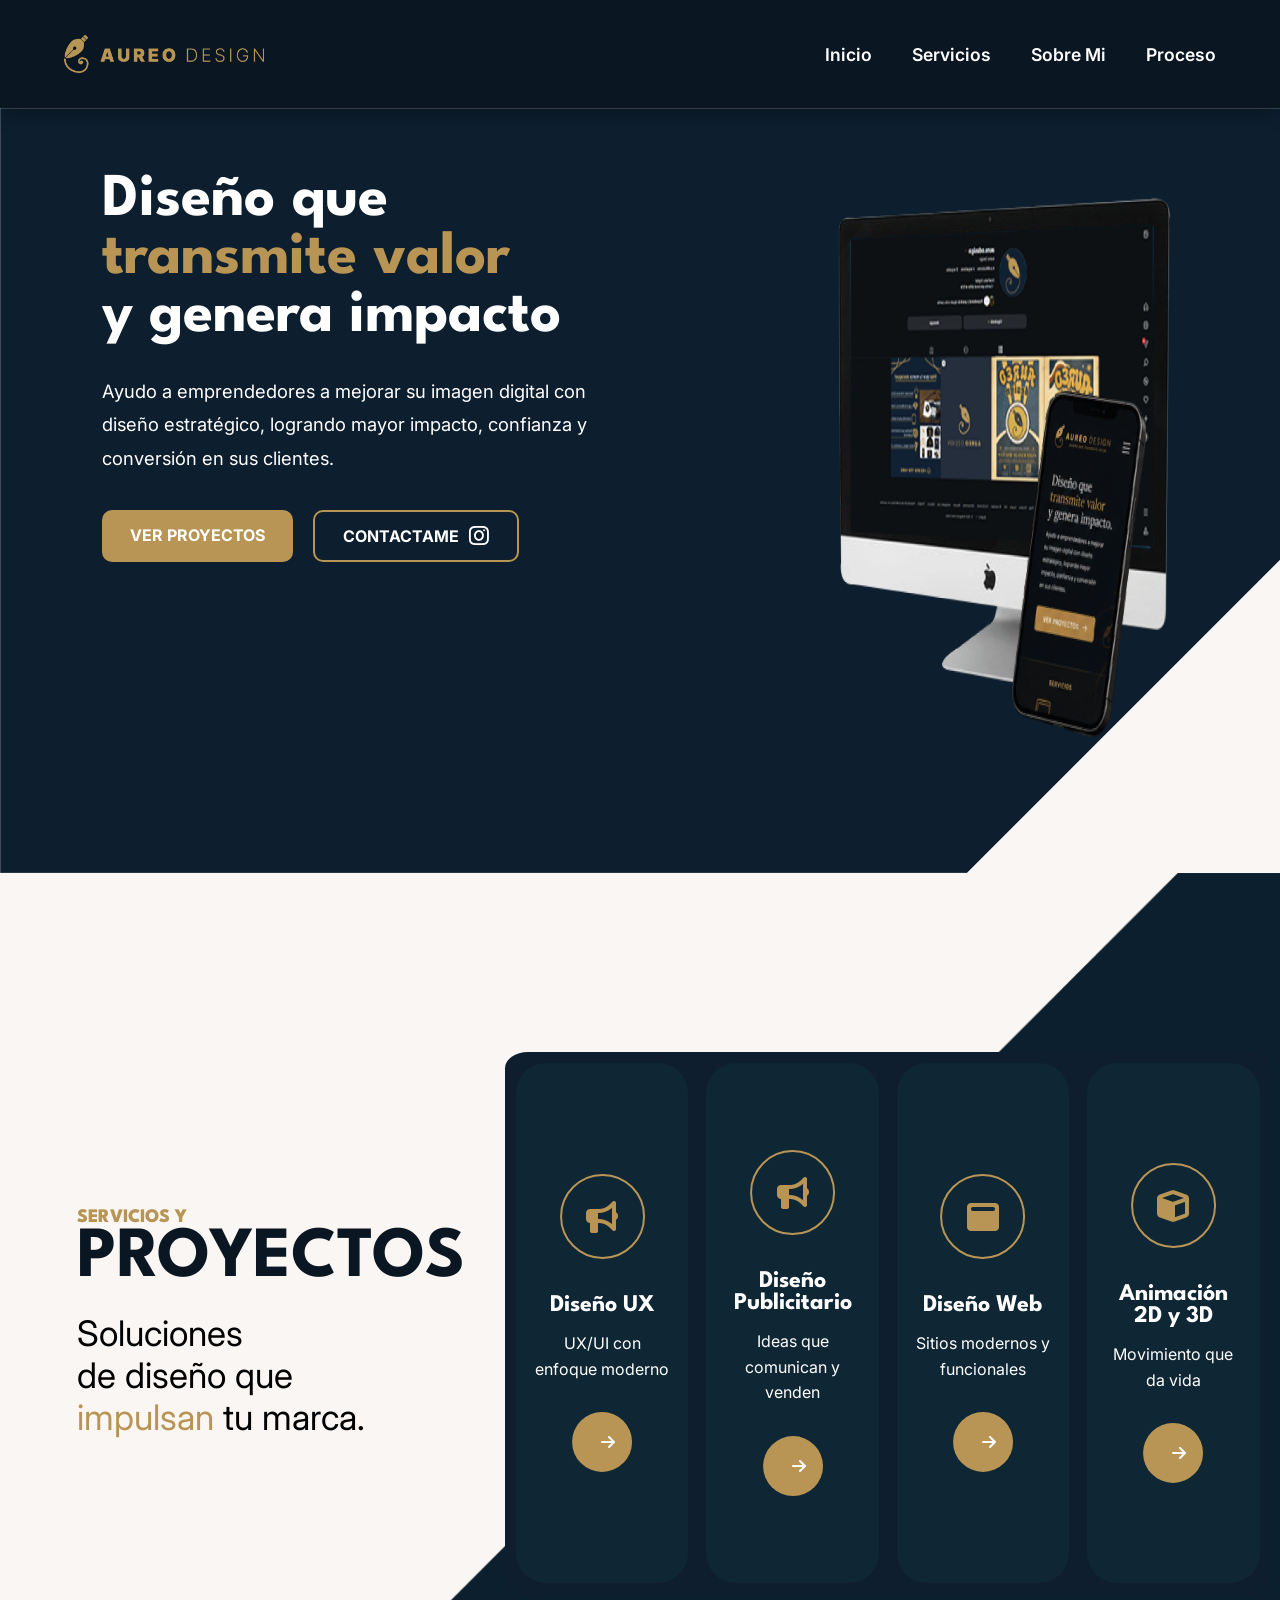
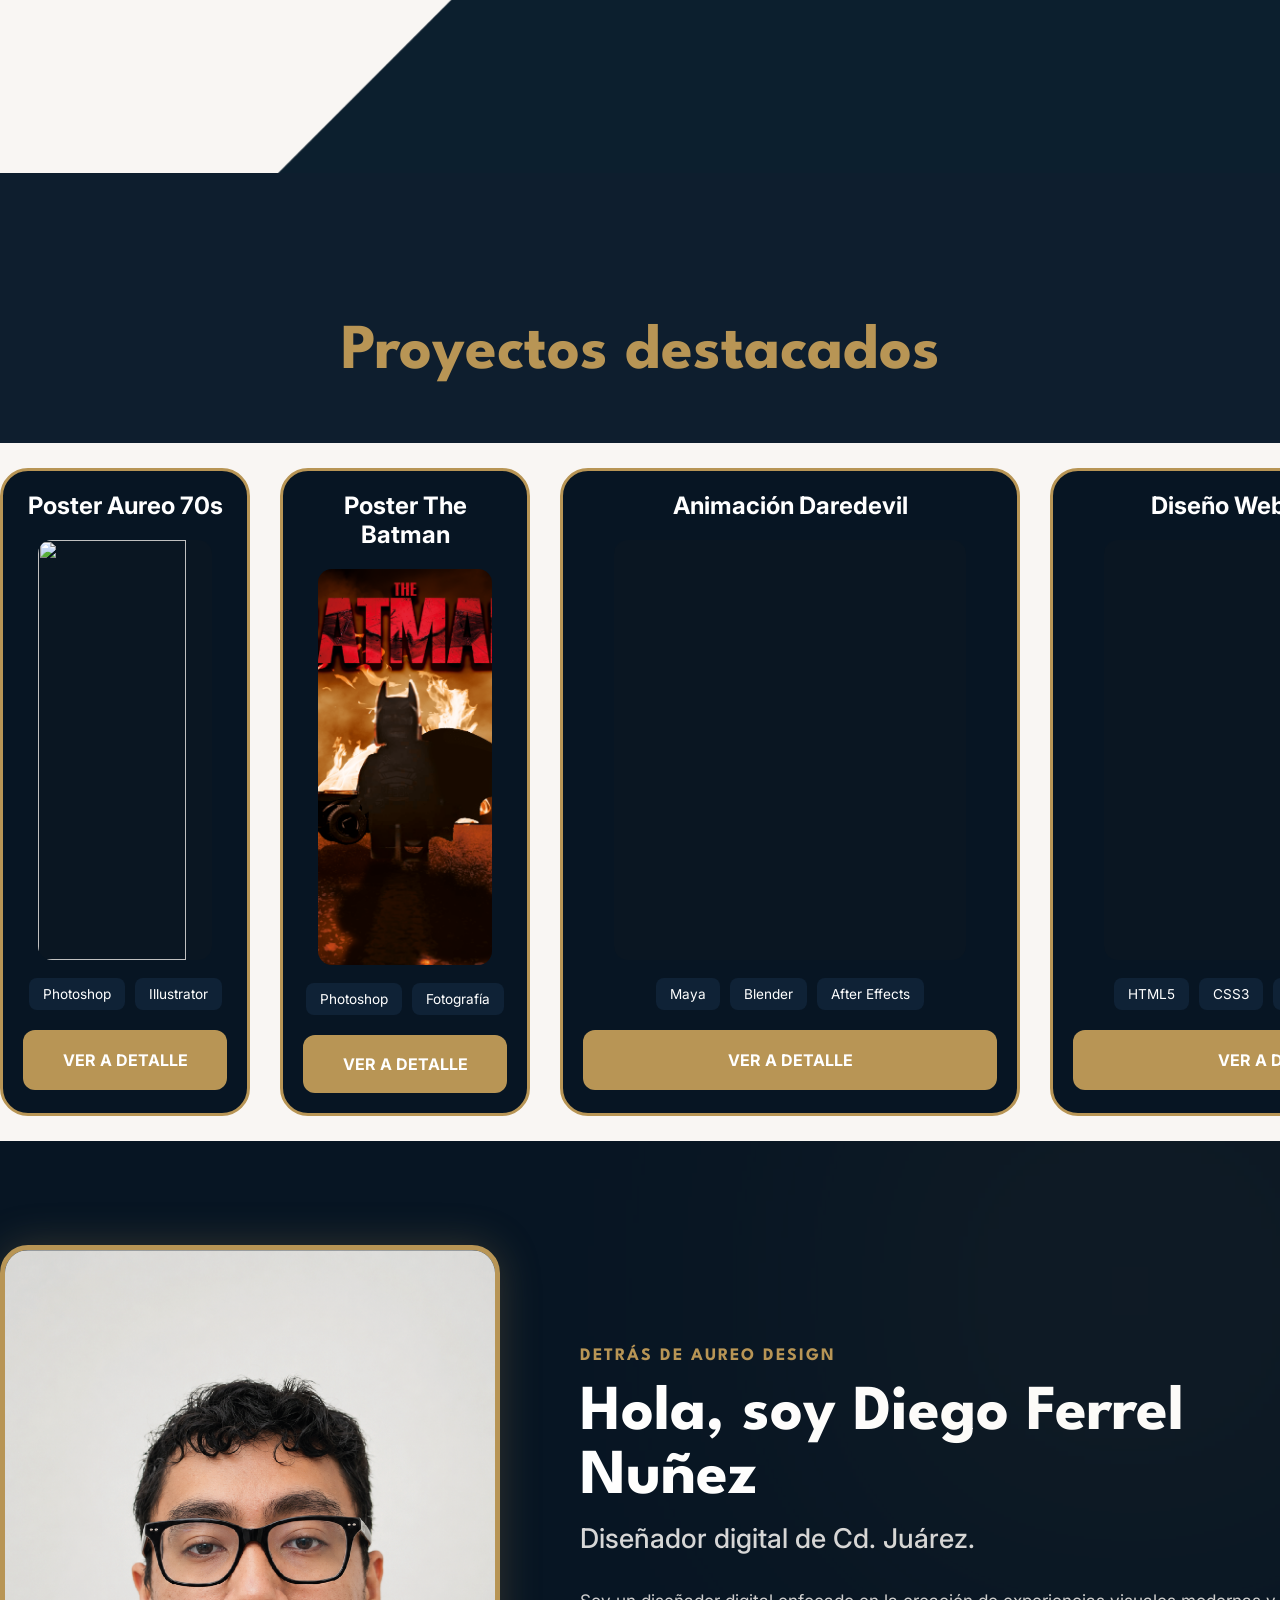
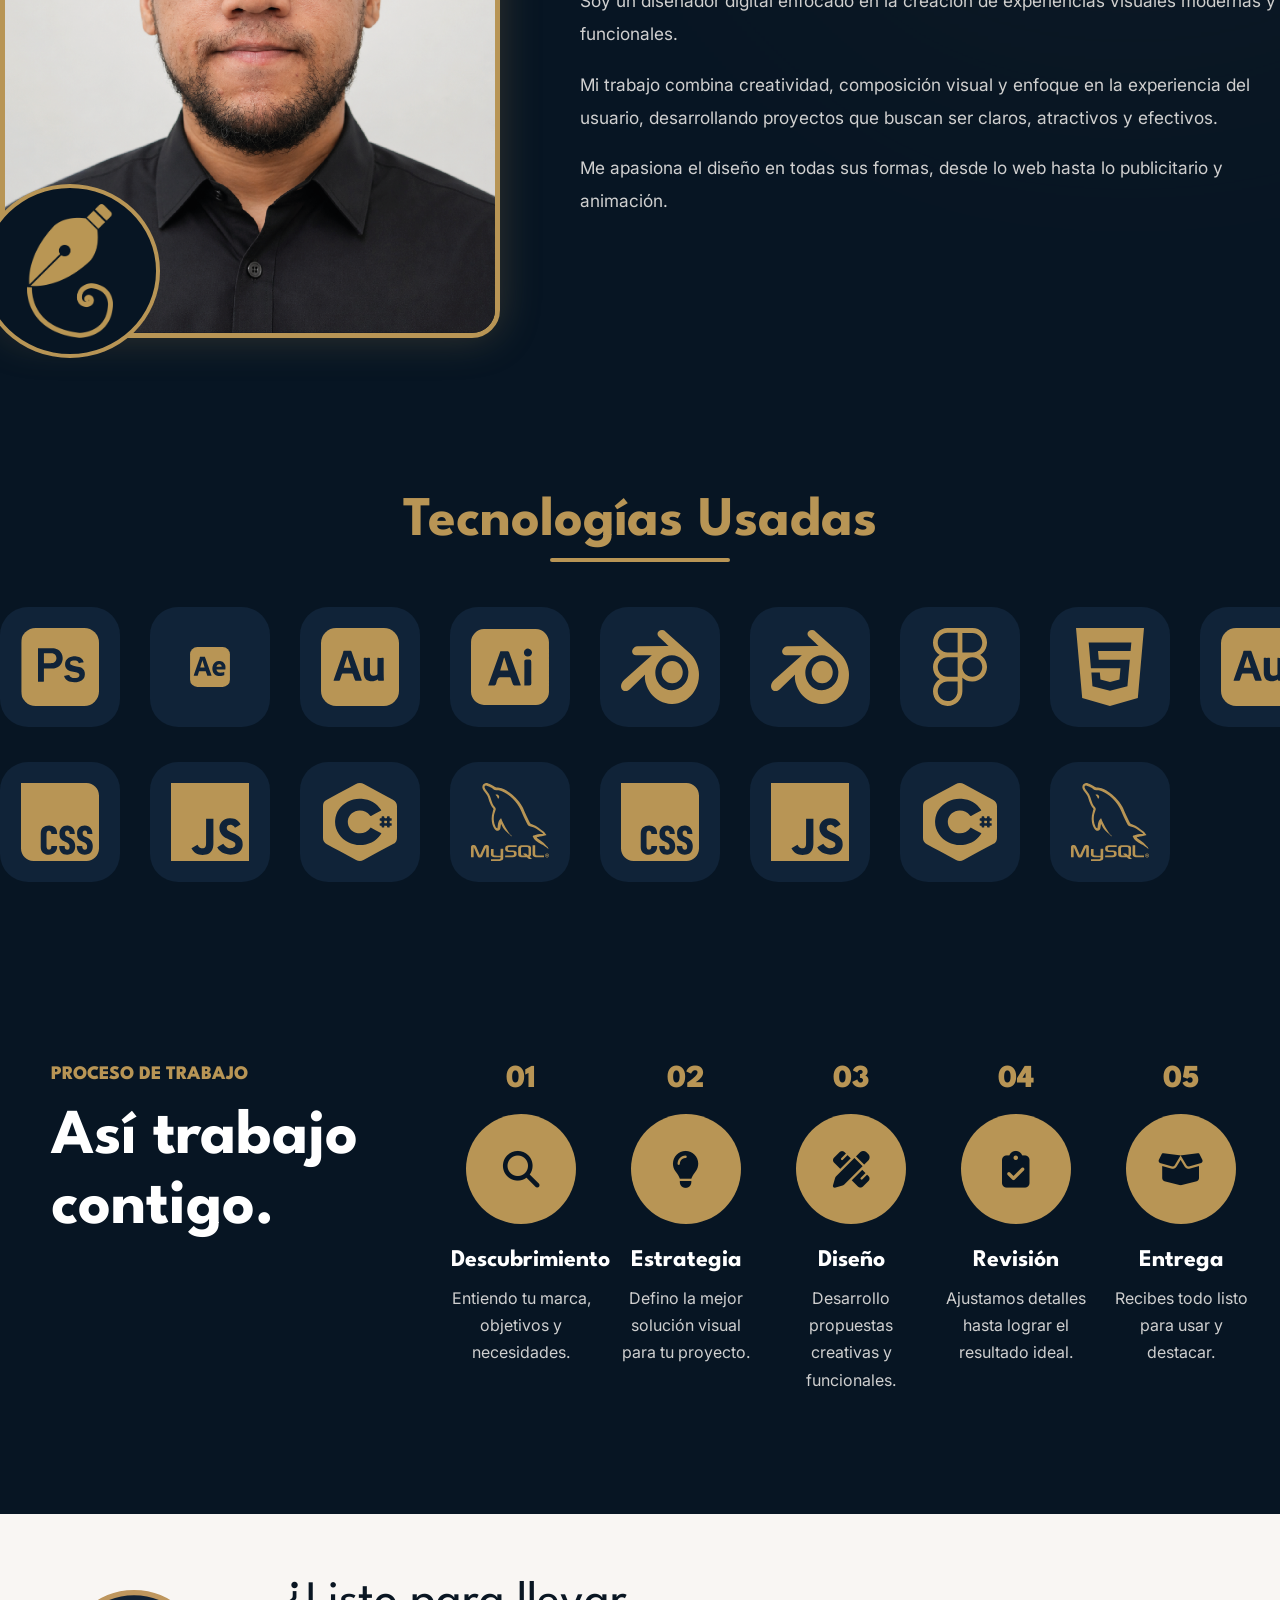
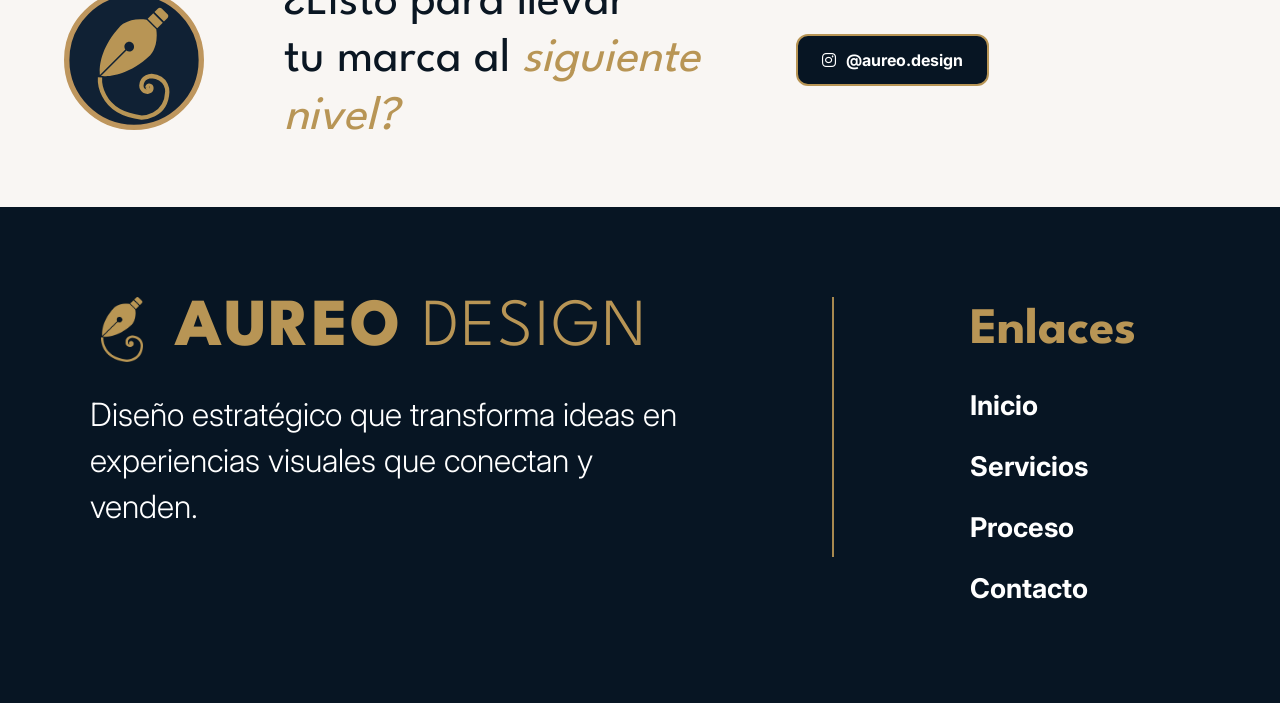
==== commit 0b3460e4: "Conclui" ====
--- a/index.html
+++ b/index.html
@@ -5,6 +5,7 @@
     <meta charset="UTF-8">
     <meta name="viewport" content="width=device-width, initial-scale=1.0">
     <title>Aureo Design</title>
+    <link rel="icon" type="image/png" href="./Recursos/Logo@3x.png">
     <link rel="stylesheet" href="./css/styles_index.css">
 
 
@@ -19,18 +20,27 @@
 
 <body>
     <header>
-        <picture>
-            <img src="./Recursos/LogoTexto@3x.png" alt="">
+    <div class="header-container">
+        <picture class="logo-container">
+            <img src="./Recursos/LogoTexto@3x.png" alt="Aureo Design">
         </picture>
-        <nav>
+        
+        <button class="hamburger" id="hamburger-btn" aria-label="Abrir menú">
+            <span></span>
+            <span></span>
+            <span></span>
+        </button>
+
+        <nav id="nav-menu">
             <ul>
-                <li><a href="#">Inicio</a></li>
-                <li><a href="#">Servicios</a></li>
-                <li><a href="#">Sobre Mi</a></li>
-                <li><a href="#">Proceso</a></li>
+                <li><a href="./index.html">Inicio</a></li>
+                <li><a href="#servicios">Servicios</a></li>
+                <li><a href="#sobremi">Sobre Mi</a></li>
+                <li><a href="#proceso">Proceso</a></li>
             </ul>
         </nav>
-    </header>
+    </div>
+</header>
 
     <section class="primeraseccion">
         <div class="hero-content">
@@ -48,8 +58,8 @@
             </p>
 
             <div class="hero-buttons">
-                <a href="#" class="btn-gold">VER PROYECTOS</a>
-                <a href="#" class="btn-outline">
+                <a href="#servicios" class="btn-gold">VER PROYECTOS</a>
+                <a href="https://www.instagram.com/aure.odesign/" class="btn-outline">
                     CONTACTAME
                     <i class="fa-brands fa-instagram"></i>
 
@@ -62,7 +72,7 @@
             <img src="./Recursos/mockups@3x.png" alt="">
         </figure>
     </section>
-    <section class="servicios">
+    <section class="servicios" id="servicios">
         <div class="texto-servicios">
 
             <span class="mini-titulo">SERVICIOS Y</span>
@@ -95,10 +105,10 @@
                     <h3>Diseño UX</h3>
 
                     <p>
-                        Ideas que comunican y venden
-                    </p>
-
-                    <button class="btn-card">
+                        UX/UI con enfoque moderno
+                    </p>
+
+                    <button onclick="window.location.href='disenoux.html'" class="btn-card">
 
                         <span>Ver proyectos</span>
 
@@ -131,7 +141,7 @@
                         Ideas que comunican y venden
                     </p>
 
-                    <button class="btn-card">
+                    <button onclick="window.location.href='disenopublicitario.html'" class="btn-card">
 
                         <span>Ver proyectos</span>
 
@@ -163,7 +173,7 @@
                         Sitios modernos y funcionales
                     </p>
 
-                    <button class="btn-card">
+                    <button onclick="window.location.href='disenoweb.html'" class="btn-card">
 
                         <span>Ver proyectos</span>
 
@@ -175,37 +185,7 @@
 
             </article>
 
-            <article class="service-card">
-
-                <video autoplay muted loop playsinline>
-                    <source src="./Recursos/Videos/redes.mp4" type="video/mp4">
-                </video>
-
-                <div class="overlay"></div>
-
-                <div class="contenido">
-
-                    <div class="icono">
-                        <i class="fa-solid fa-share-nodes"></i>
-                    </div>
-
-                    <h3>Redes Sociales</h3>
-
-                    <p>
-                        Contenido visual que destaca
-                    </p>
-
-                    <button class="btn-card">
-
-                        <span>Ver proyectos</span>
-
-                        <i class="fa-solid fa-arrow-right"></i>
-
-                    </button>
-
-                </div>
-
-            </article>
+            
 
             <article class="service-card">
 
@@ -227,7 +207,7 @@
                         Movimiento que da vida
                     </p>
 
-                    <button class="btn-card">
+                    <button onclick="window.location.href='Animacion2d.html'" class="btn-card">
 
                         <span>Ver proyectos</span>
 
@@ -243,7 +223,6 @@
     </section>
 
 
-    <!--Proyectos destacados-->
     <section class="proyectos">
         <div class="titulo-proyectos">
             <h2>Proyectos destacados</h2>
@@ -381,9 +360,8 @@
             </div>
         </div>
     </section>
-    <!---->
-
-    <section class="sobre-mi">
+
+    <section class="sobre-mi" id="sobremi">
 
         <div class="sobre-container">
 
@@ -428,7 +406,6 @@
 
     </section>
 
-    <!-- TECNOLOGÍAS -->
     <section class="tecnologias">
 
         <div class="titulo-tech">
@@ -554,8 +531,7 @@
 
     </section>
 
-    <!-- PROCESO -->
-    <section class="proceso">
+    <section class="proceso" id="proceso">
 
         <div class="proceso-header">
 
@@ -661,9 +637,9 @@
 
     </section>
 
-    <section class="cta-final">
-
-    <div class="cta-container">
+    <section class="cta-final" id="contacto">
+
+    <div class="cta-container" >
 
         <div class="cta-left">
 
@@ -678,12 +654,8 @@
 
         <div class="cta-right">
 
-            <a href="#" class="cta-btn whatsapp">
-                <i class="fa-brands fa-whatsapp"></i>
-                +52 618-178-1462
-            </a>
-
-            <a href="#" class="cta-btn instagram">
+
+            <a href="https://www.instagram.com/aure.odesign/" class="cta-btn instagram">
                 <i class="fa-brands fa-instagram"></i>
                 @aureo.design
             </a>
@@ -725,10 +697,10 @@
             <h3>Enlaces</h3>
 
             <ul>
-                <li><a href="#">Inicio</a></li>
-                <li><a href="#">Servicios</a></li>
-                <li><a href="#">Proceso</a></li>
-                <li><a href="#">Contacto</a></li>
+                <li><a href="index.html">Inicio</a></li>
+                <li><a href="#servicios">Servicios</a></li>
+                <li><a href="#proceso">Proceso</a></li>
+                <li><a href="#contacto">Contacto</a></li>
             </ul>
 
         </div>
--- a/css/styles_index.css
+++ b/css/styles_index.css
@@ -8,7 +8,6 @@
 *::after {
     box-sizing: border-box;
 }
-
 html {
     scroll-behavior: smooth;
     overflow-x: hidden;
@@ -30,63 +29,60 @@
 }
 
 header {
+    position: fixed; /* Hace que el nav siga el scroll */
+    top: 0;
+    left: 0;
+    width: 100%;
+    height: 12dvh;
+    background-color: #0A1622;
+    z-index: 1000; /* Asegura que quede por encima de todo el contenido */
+    box-shadow: 0 4px 20px rgba(0, 0, 0, 0.3);
+}
+
+.header-container {
+    max-width: 1400px;
     height: 100%;
-    background-color: #0A1622;
-    height: 15dvh;
-    display: grid;
-    grid-template-columns: 1.5fr 2fr;
-    grid-template-rows: 1fr;
-    grid-template-areas: "img nav";
-}
-
-header picture {
-    align-content: center;
-    text-align: -webkit-center;
-}
-
-header img {
-    width: 71%;
+    margin: 0 auto;
+    display: flex;
+    justify-content: space-between;
+    align-items: center;
+    padding: 0 5%;
+}
+
+.logo-container {
+    display: flex;
+    align-items: center;
+    width: 200px; /* Ajusta según el tamaño real de tu logo */
+}
+
+.logo-container img {
+    width: 100%;
+    height: auto;
 }
 
 header nav {
-    grid-area: nav;
-    width: 100%;
-    display: flex;
-
+    display: flex;
+    align-items: center;
 }
 
 header nav ul {
     list-style: none;
-    display: grid;
-    grid-template-columns: repeat(4, 1fr);
-    grid-template-rows: 1fr;
-    width: 100%;
-    gap: 9%;
-    color: white;
-    font-size: 120%;
-    text-align: center;
-    align-items: center;
-    margin-left: 10%;
+    display: flex;
+    gap: 40px;
+    margin: 0;
     padding: 0;
-    margin-right: 13%;
-}
-
-nav ul li {
-    display: grid;
-    height: 40%;
 }
 
 nav ul li a {
     text-decoration: none;
     color: white;
-    width: 100%;
-    height: 100%;
-    align-content: space-around;
     font-family: "Inter", sans-serif;
     font-style: normal;
     font-weight: 600;
+    font-size: 1.1rem;
     position: relative;
-    display: inline;
+    padding-bottom: 5px;
+    transition: color 0.3s ease;
 }
 
 nav ul li a::after {
@@ -94,17 +90,40 @@
     position: absolute;
     left: 50%;
     bottom: 0;
-
     width: 0;
     height: 2px;
     background: #B89555;
-
     transform: translateX(-50%);
     transition: width 0.3s ease;
 }
 
 nav ul li a:hover::after {
     width: 100%;
+}
+
+/* BOTÓN HAMBURGUESA */
+.hamburger {
+    display: none; /* Oculto en escritorio */
+    flex-direction: column;
+    justify-content: space-between;
+    width: 30px;
+    height: 21px;
+    background: transparent;
+    cursor: pointer;
+    z-index: 1010;
+}
+
+.hamburger span {
+    width: 100%;
+    height: 3px;
+    background-color: white;
+    border-radius: 2px;
+    transition: all 0.3s ease-in-out;
+}
+
+/* Compensación de altura para la primera sección debido al header fixed */
+.primeraseccion {
+    margin-top: 12dvh; /* Debe ser igual al height del header */
 }
 
 .primeraseccion {
@@ -1660,12 +1679,52 @@
 }
 
 @media screen and (max-width:768px) {
-    header {
-        height: 9dvh;
+    .hamburger {
+        display: flex; /* Aparece en móviles */
+    }
+
+    header nav {
+        position: fixed;
+        top: 0;
+        right: -100%; /* Escondido por defecto a la derecha */
+        width: 50%;  /* Ancho del menú desplegable */
+        height: 100vh;
+        background-color: #0E1E2E;
+        flex-direction: column;
+        justify-content: center;
+        align-items: center;
+        transition: right 0.4s ease-in-out;
+        box-shadow: -5px 0 15px rgba(0,0,0,0.5);
+    }
+
+    /* Clase que añadirá JS para mostrar el menú */
+    header nav.active {
+        right: 0;
     }
 
     header nav ul {
-        font-size: 85%;
+        flex-direction: column;
+        align-items: center;
+        gap: 35px;
+    }
+
+    nav ul li a {
+        font-size: 1.4rem;
+    }
+
+    /* ANIMACIÓN DE HAMBURGUESA A "X" */
+    .hamburger.active span:nth-child(1) {
+        transform: translateY(9px) rotate(45deg);
+        background-color: #B89555;
+    }
+
+    .hamburger.active span:nth-child(2) {
+        opacity: 0;
+    }
+
+    .hamburger.active span:nth-child(3) {
+        transform: translateY(-9px) rotate(-45deg);
+        background-color: #B89555;
     }
 
     .primeraseccion {
@@ -2155,7 +2214,6 @@
         height: 230px;
     }
 
-    /* SOBRE MI */
 
     .sobre-mi {
         padding: 45px 4%;
@@ -2198,6 +2256,7 @@
 
     .steps {
         gap: 10px;
+        margin-left: 0;
     }
 
     .step {
@@ -2363,7 +2422,7 @@
 
     header nav ul {
         font-size: 65%;
-        gap: 2%;
+        gap: 30%;
     }
 
     .primeraseccion {
@@ -2652,7 +2711,7 @@
     }
 
     .cards-container {
-        height: 170dvh;
+        height: 125dvh;
     }
 
     .project-card {
@@ -2786,6 +2845,7 @@
         white-space: nowrap;
         gap: 3px;
     }
+    
 
     .btn-outline i {
         font-size: .65rem;
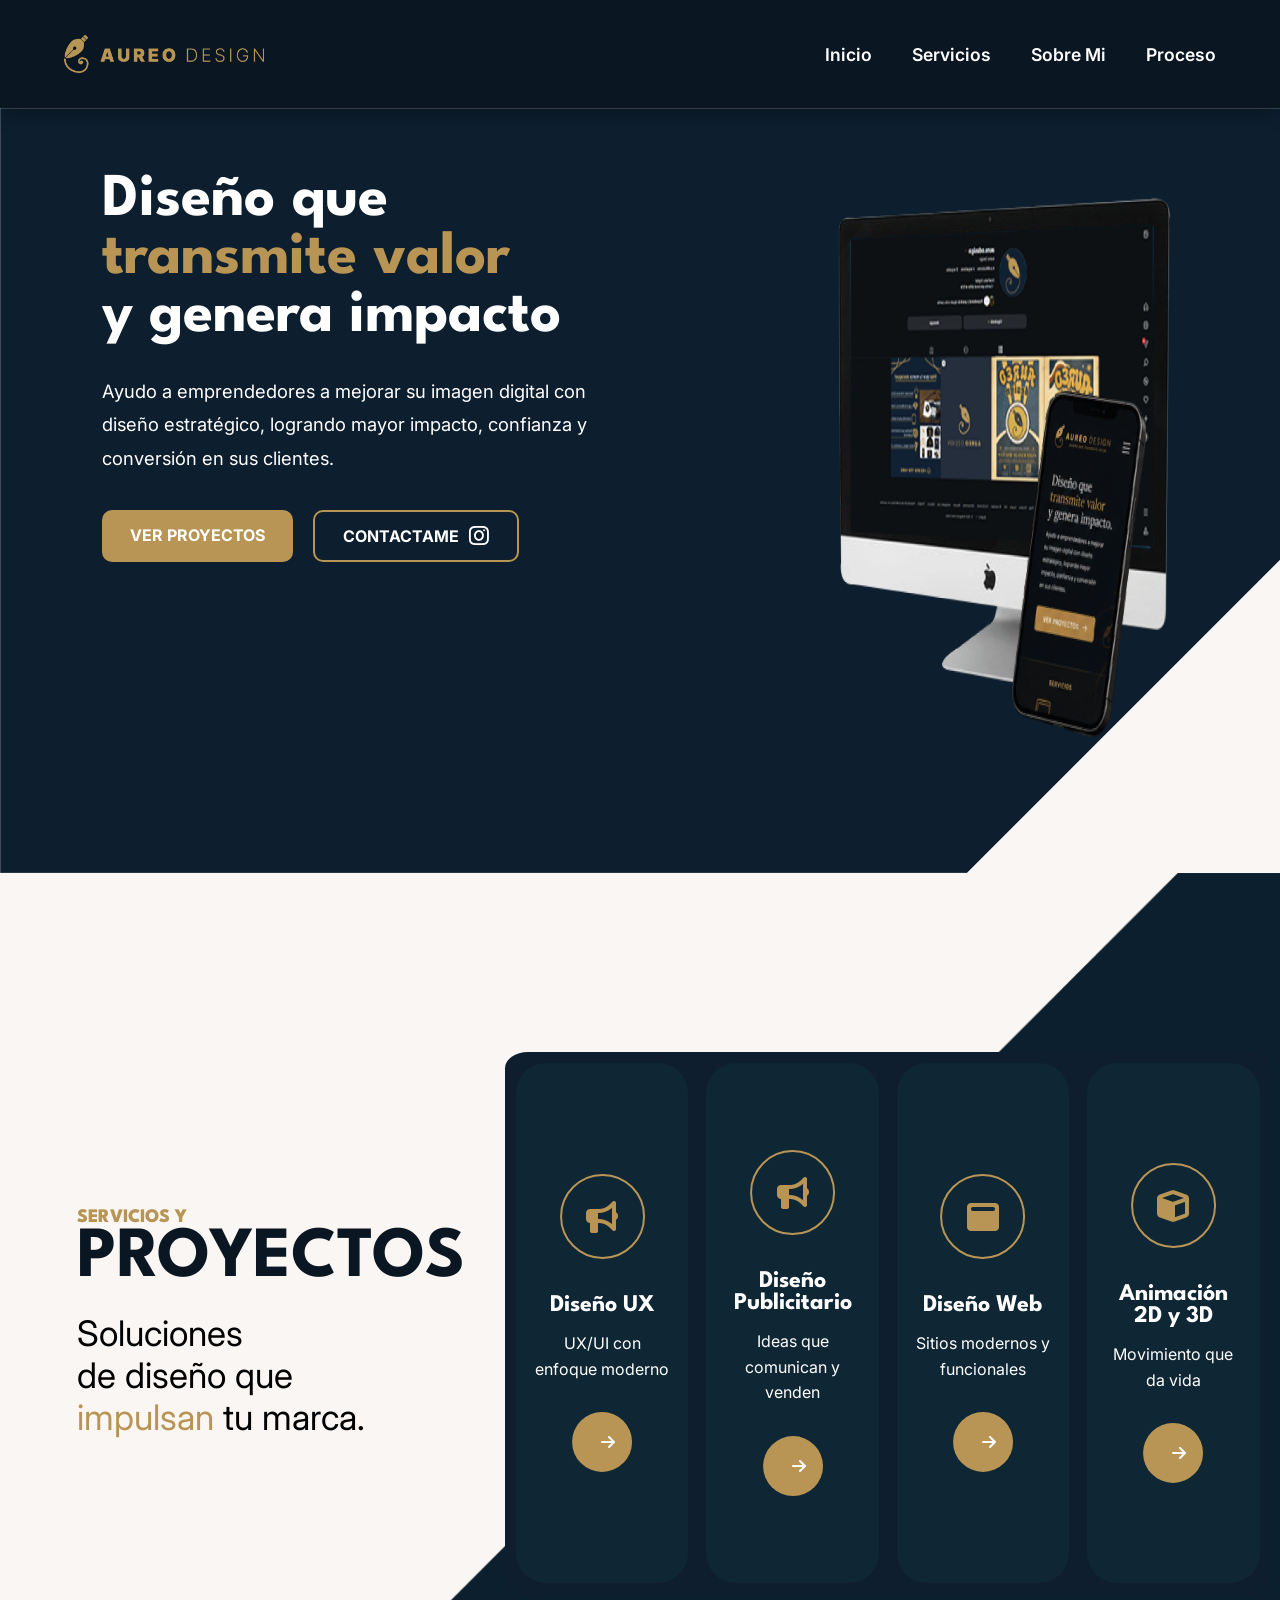
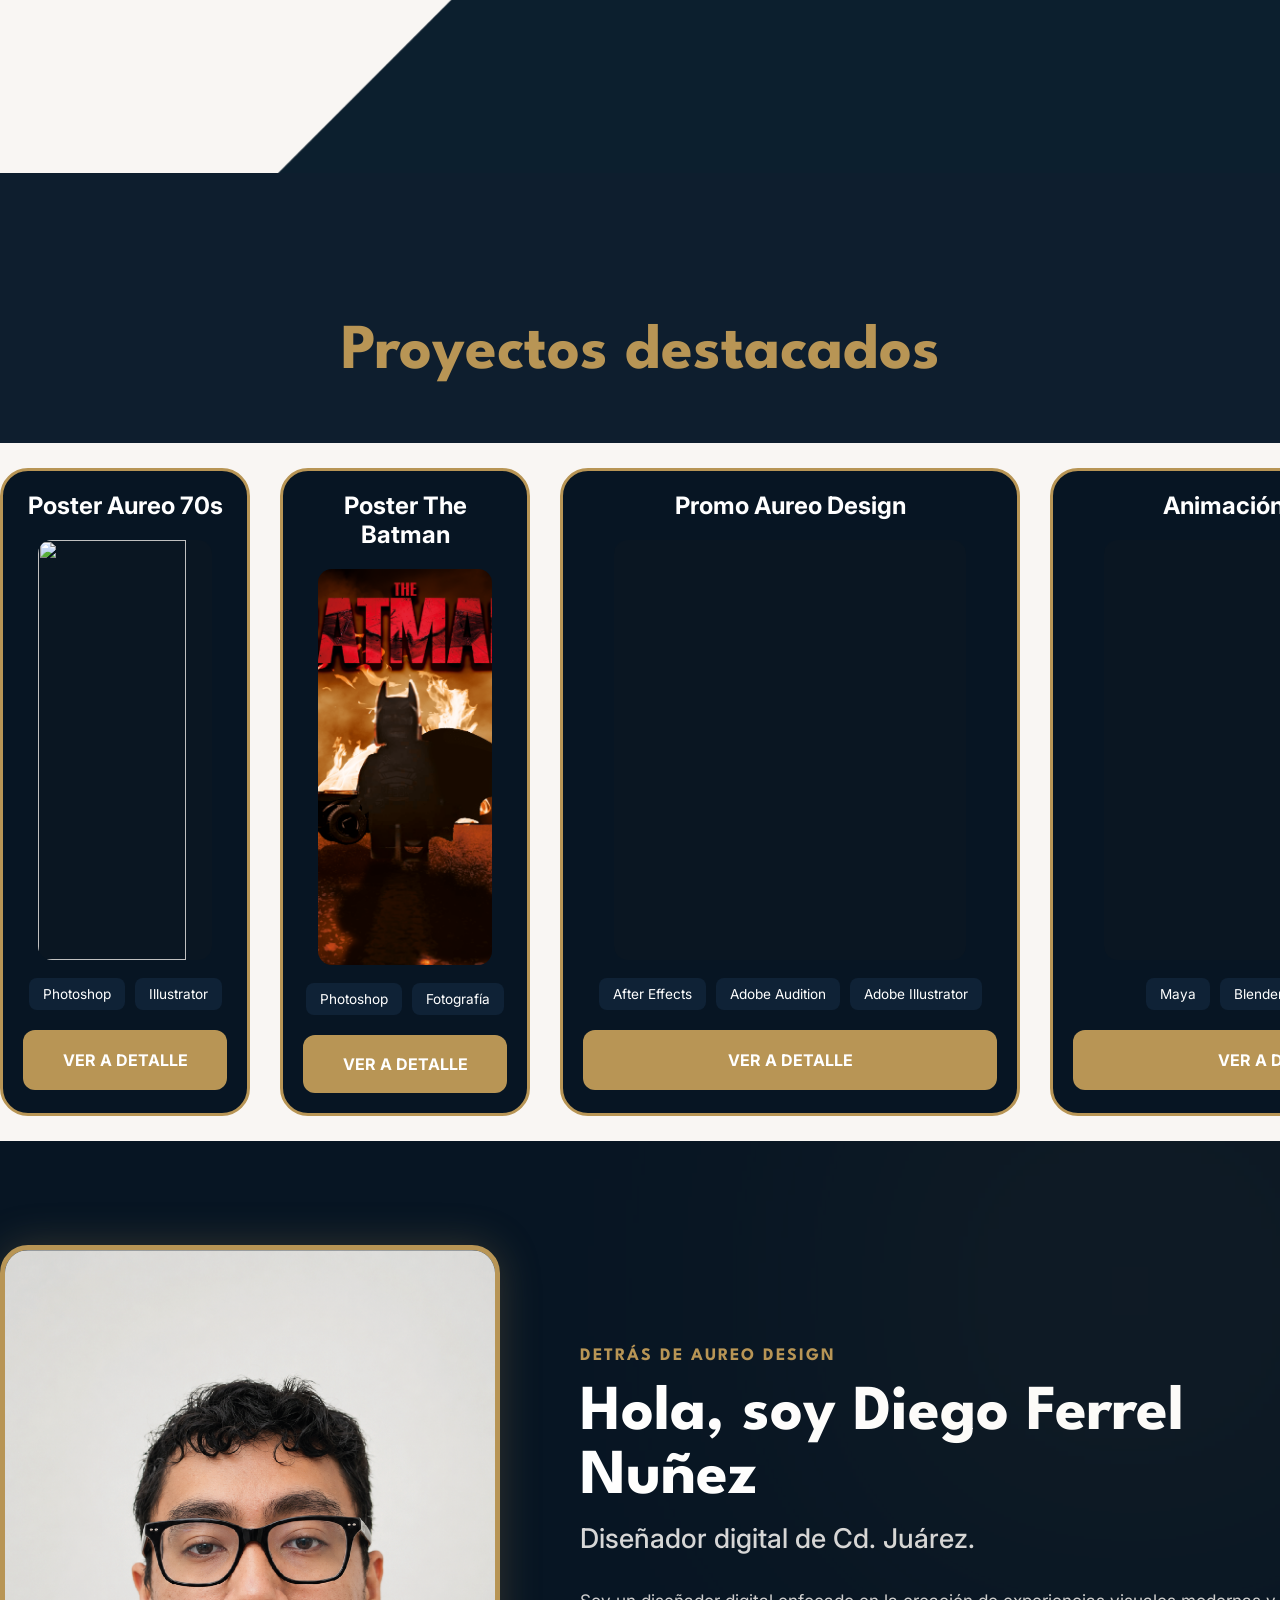
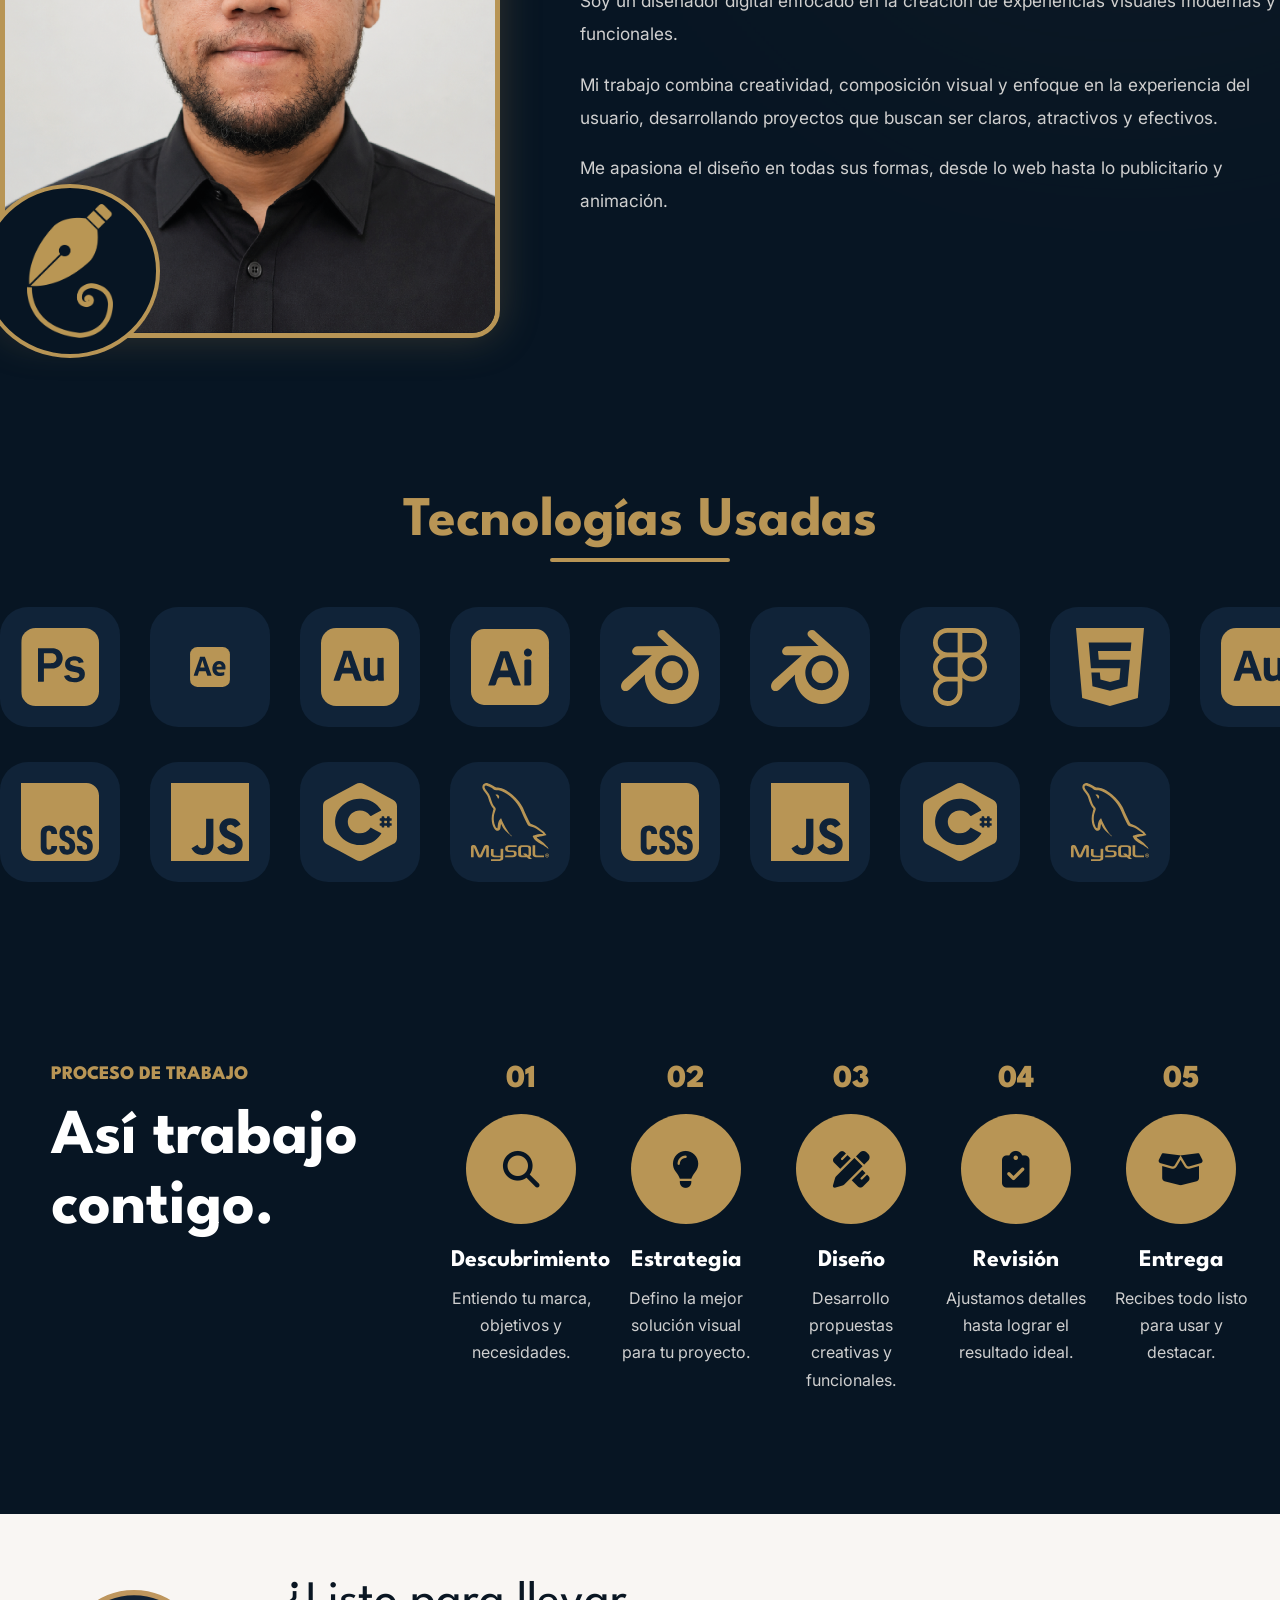
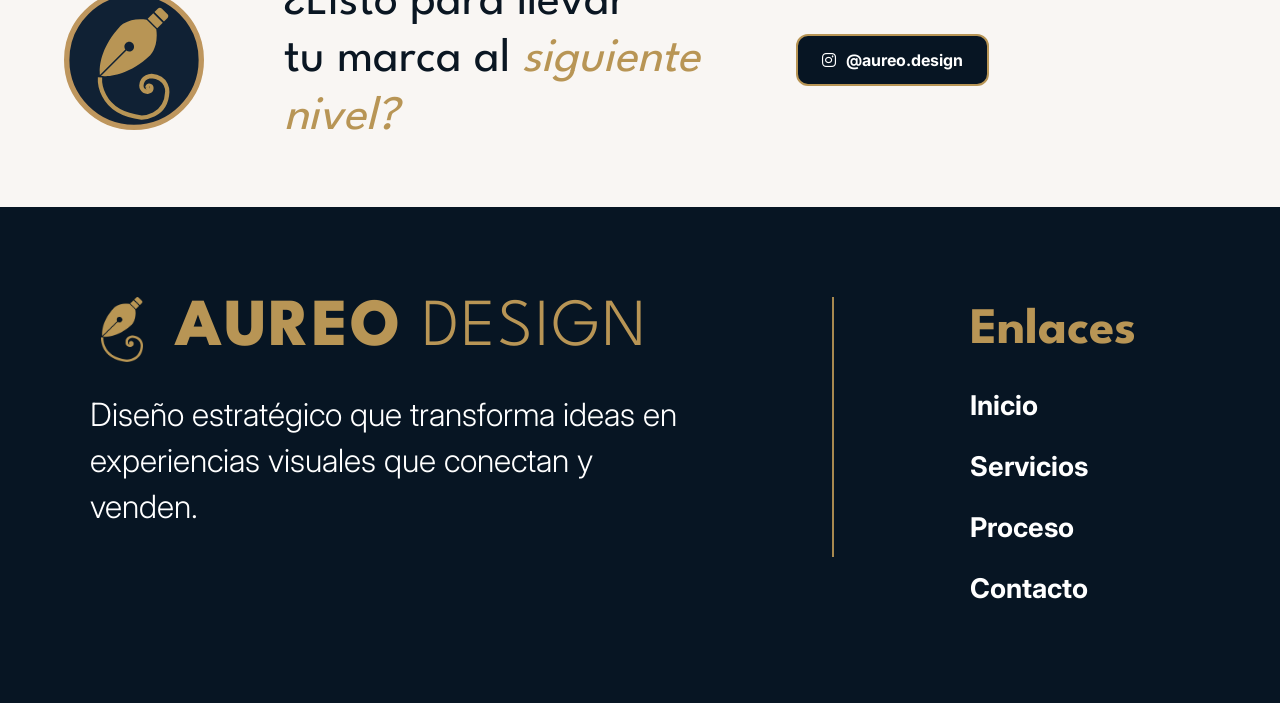
==== commit 5a1ff648: "Si Si" ====
--- a/index.html
+++ b/index.html
@@ -263,6 +263,25 @@
                         VER A DETALLE
                     </a>
                 </article>
+                
+                <article class="project-card video-card">
+                    <h3>Promo Aureo Design</h3>
+
+                    <video autoplay muted loop playsinline>
+                        <source src="./Recursos/Proyectos/Animacion/PromoAureoConSonido.mp4" type="video/mp4">
+                    </video>
+
+                    <div class="tags">
+                        <span>After Effects</span>
+                        <span>Adobe Audition</span>
+                        <span>Adobe Illustrator</span>
+                    </div>
+
+                    <a href="#" class="btn-card"
+                        data-src="./Recursos/Proyectos/Animacion/PromoAureoConSonido.mp4">
+                        VER A DETALLE
+                    </a>
+                </article>
 
                 <!-- CARD 3 -->
                 <article class="project-card video-card">
@@ -280,6 +299,24 @@
 
                     <a href="#" class="btn-card"
                         data-src="./Recursos/Proyectos/Animacion/Daredevil_Spiderman_Final (1).mp4">
+                        VER A DETALLE
+                    </a>
+                </article>
+                <article class="project-card video-card">
+                    <h3>Control Motion Graphics</h3>
+
+                    <video autoplay muted loop playsinline>
+                        <source src="./Recursos/Proyectos/Animacion/Control NintendoSonido.mp4" type="video/mp4">
+                    </video>
+
+                    <div class="tags">
+                        <span>After Effects</span>
+                        <span>Adobe Audition</span>
+                        <span>Adobe Illustrator</span>
+                    </div>
+
+                    <a href="#" class="btn-card"
+                        data-src="./Recursos/Proyectos/Animacion/Control NintendoSonido.mp4">
                         VER A DETALLE
                     </a>
                 </article>
@@ -305,6 +342,24 @@
                         VER A DETALLE
                     </a>
                 </article>
+                <article class="project-card video-card">
+                    <h3>Texto Cinetico Motion Graphics</h3>
+
+                    <video autoplay muted loop playsinline>
+                        <source src="./Recursos/Proyectos/Animacion/NobodyAhoraSiBien.mp4" type="video/mp4">
+                    </video>
+
+                    <div class="tags">
+                        <span>After Effects</span>
+                        <span>Adobe Audition</span>
+                        <span>Adobe Illustrator</span>
+                    </div>
+
+                    <a href="#" class="btn-card"
+                        data-src="./Recursos/Proyectos/Animacion/NobodyAhoraSiBien.mp4">
+                        VER A DETALLE
+                    </a>
+                </article>
 
                 <!-- CARD 5 -->
                 <article class="project-card video-card">
@@ -320,6 +375,25 @@
                     </div>
 
                     <a href="#" class="btn-card" data-src="./Recursos/Proyectos/Animacion/Proyecto Final.mp4">
+                        VER A DETALLE
+                    </a>
+                </article>
+
+                <article class="project-card video-card">
+                    <h3>Spot para Cafeteria</h3>
+
+                    <video autoplay muted loop playsinline>
+                        <source src="./Recursos/Proyectos/Animacion/Nova.mp4" type="video/mp4">
+                    </video>
+
+                    <div class="tags">
+                        <span>After Effects</span>
+                        <span>Adobe Audition</span>
+                        <span>Adobe Illustrator</span>
+                    </div>
+
+                    <a href="#" class="btn-card"
+                        data-src="./Recursos/Proyectos/Animacion/Nova.mp4">
                         VER A DETALLE
                     </a>
                 </article>
--- a/css/styles_index.css
+++ b/css/styles_index.css
@@ -1396,6 +1396,9 @@
 @media screen and (max-width:1258px) {
     header {
         height: 13dvh;
+    }
+    .primeraseccion{
+        margin-top: 13dvh;
     }
 
     header img {
@@ -2142,7 +2145,9 @@
     header {
         height: 10dvh;
     }
-
+.primeraseccion{
+        margin-top: 10dvh;
+    }
     header nav ul {
         gap: 4%;
         font-size: 78%;
@@ -2415,7 +2420,9 @@
     header {
         height: 8dvh;
     }
-
+.primeraseccion{
+        margin-top: 8dvh;
+    }
     header img {
         width: 65%;
     }
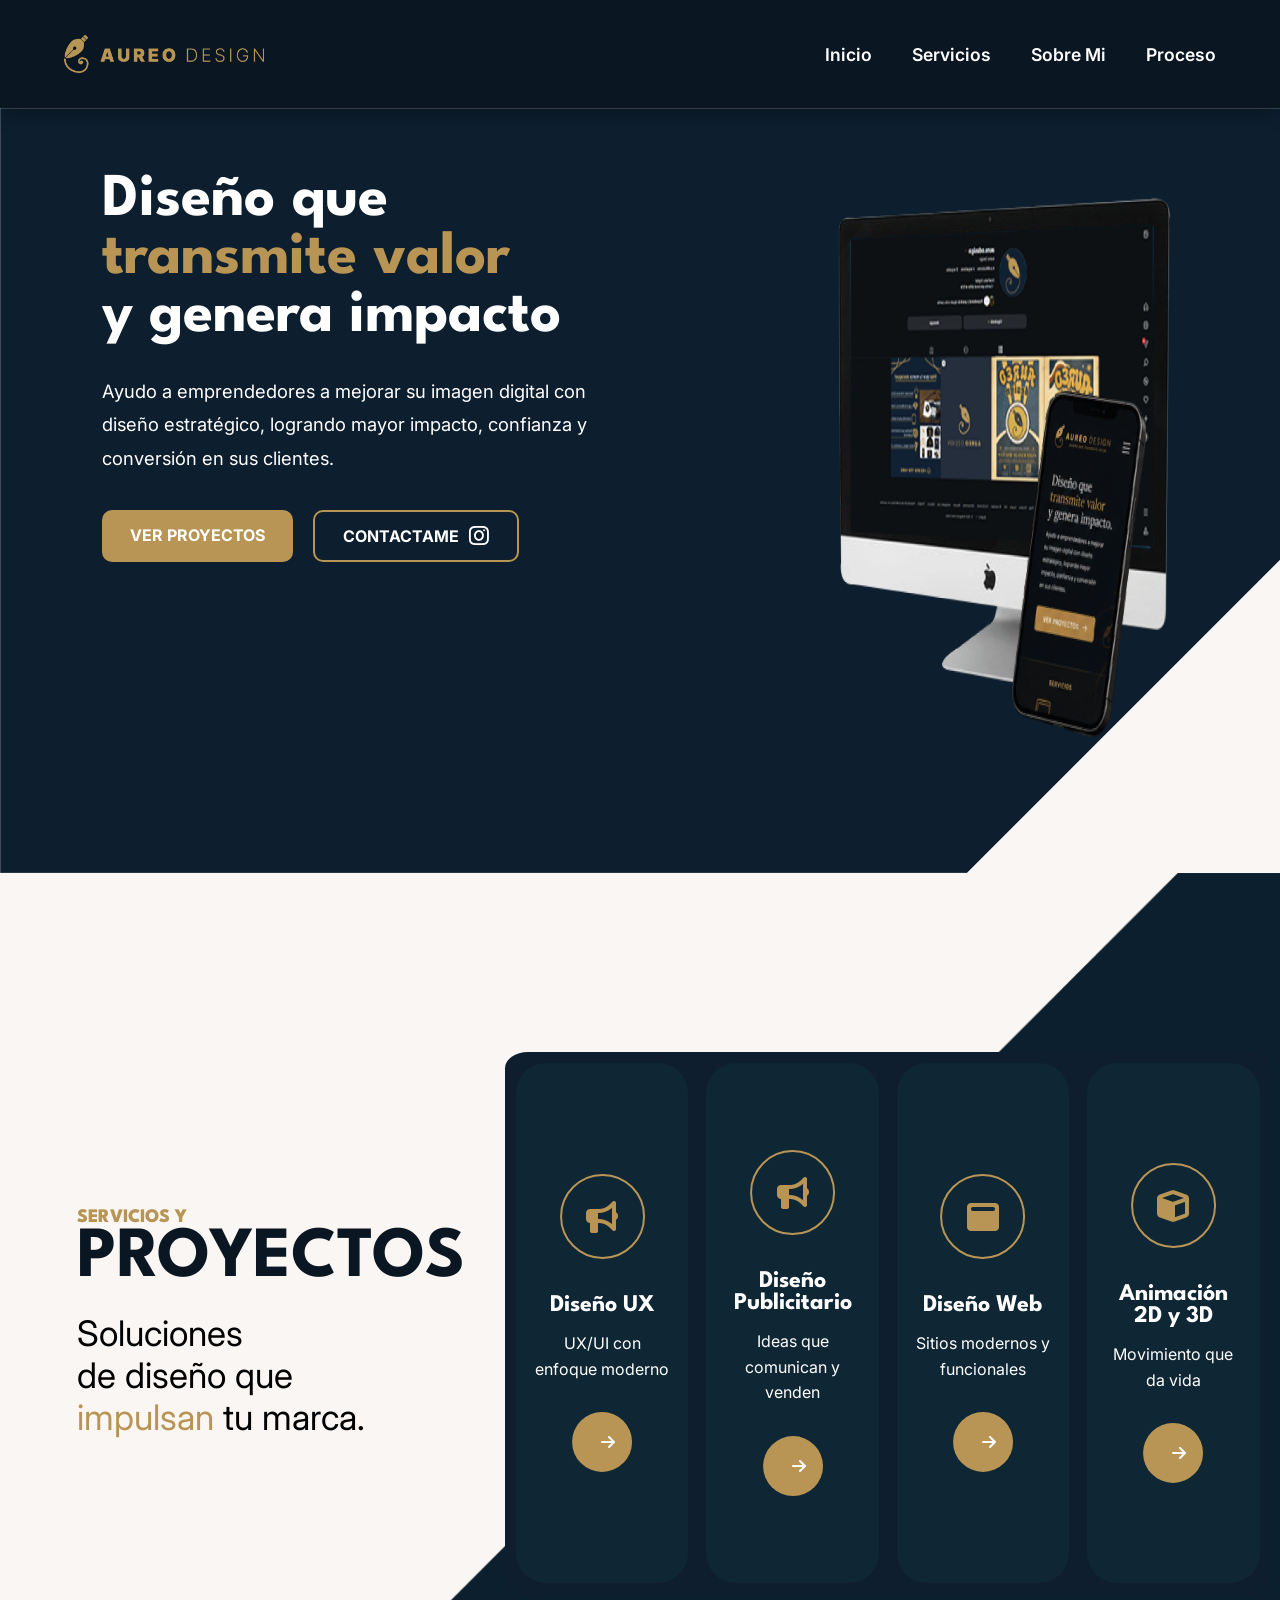
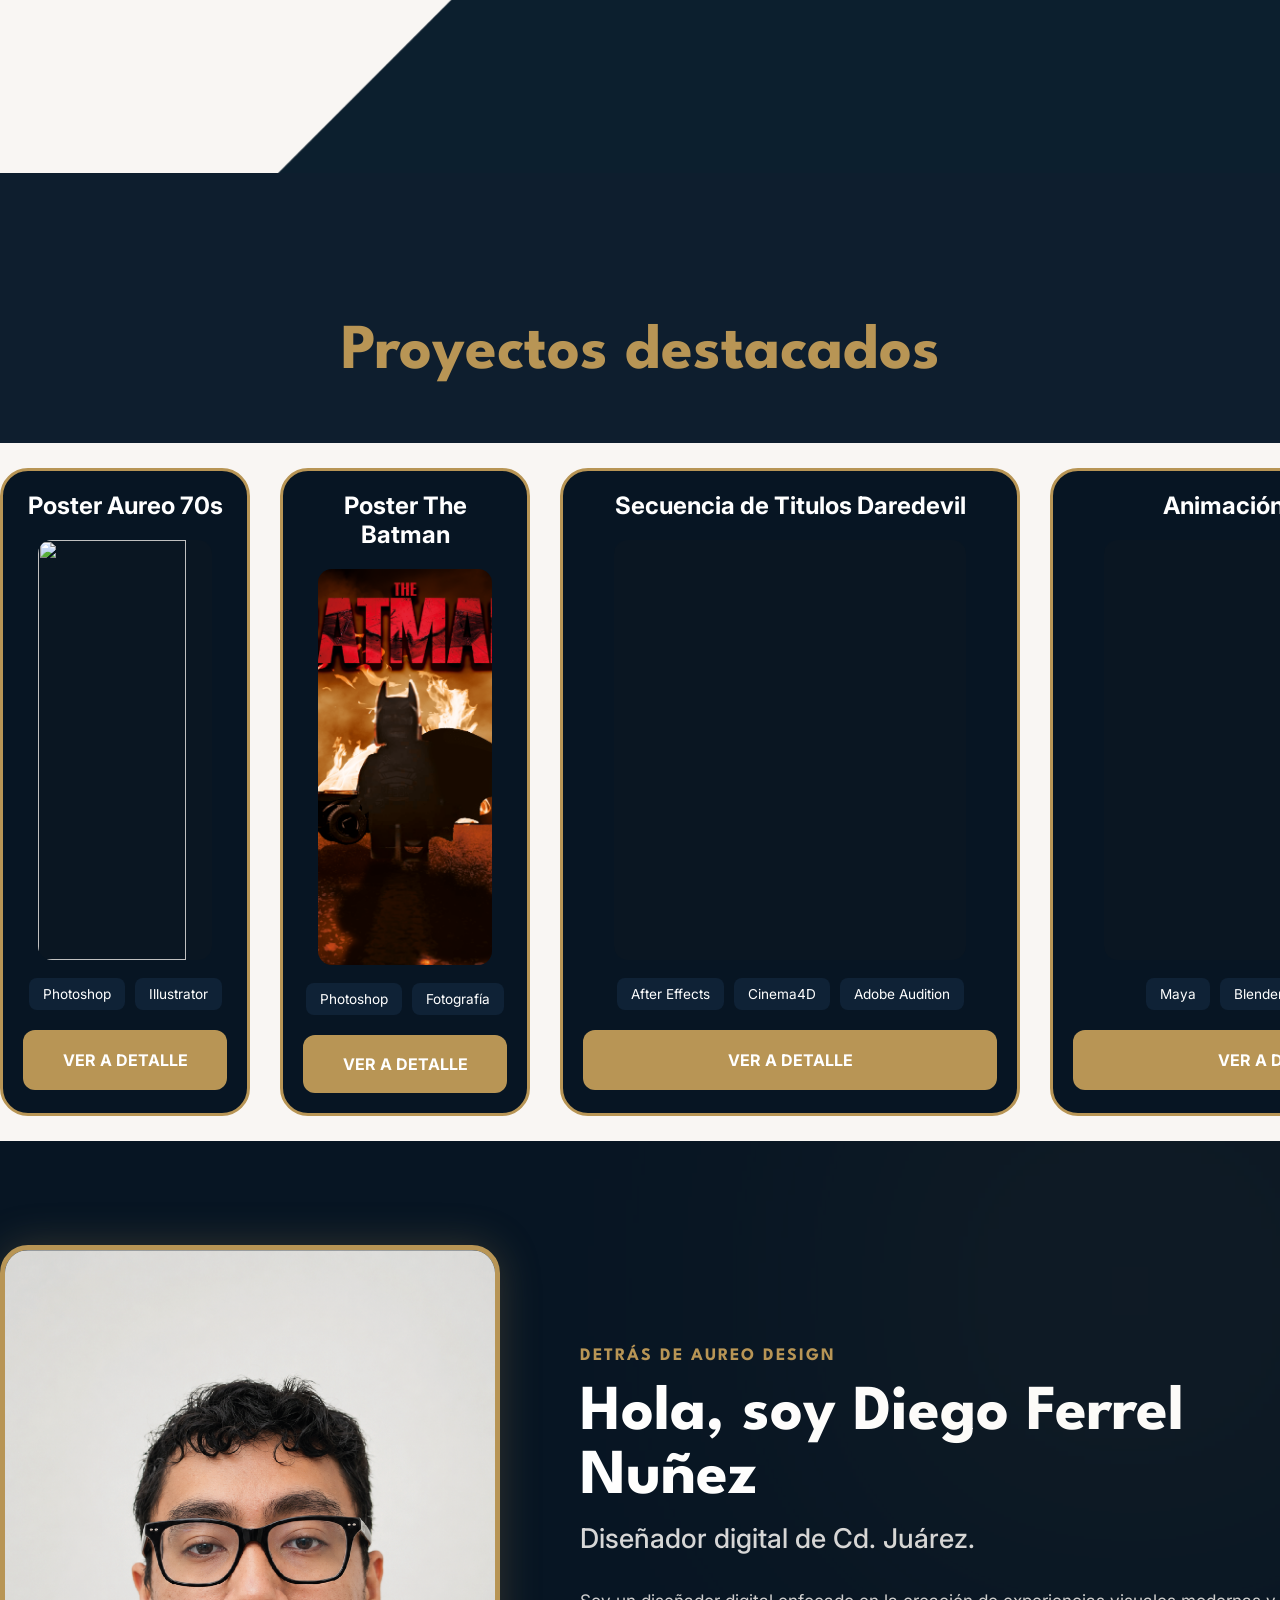
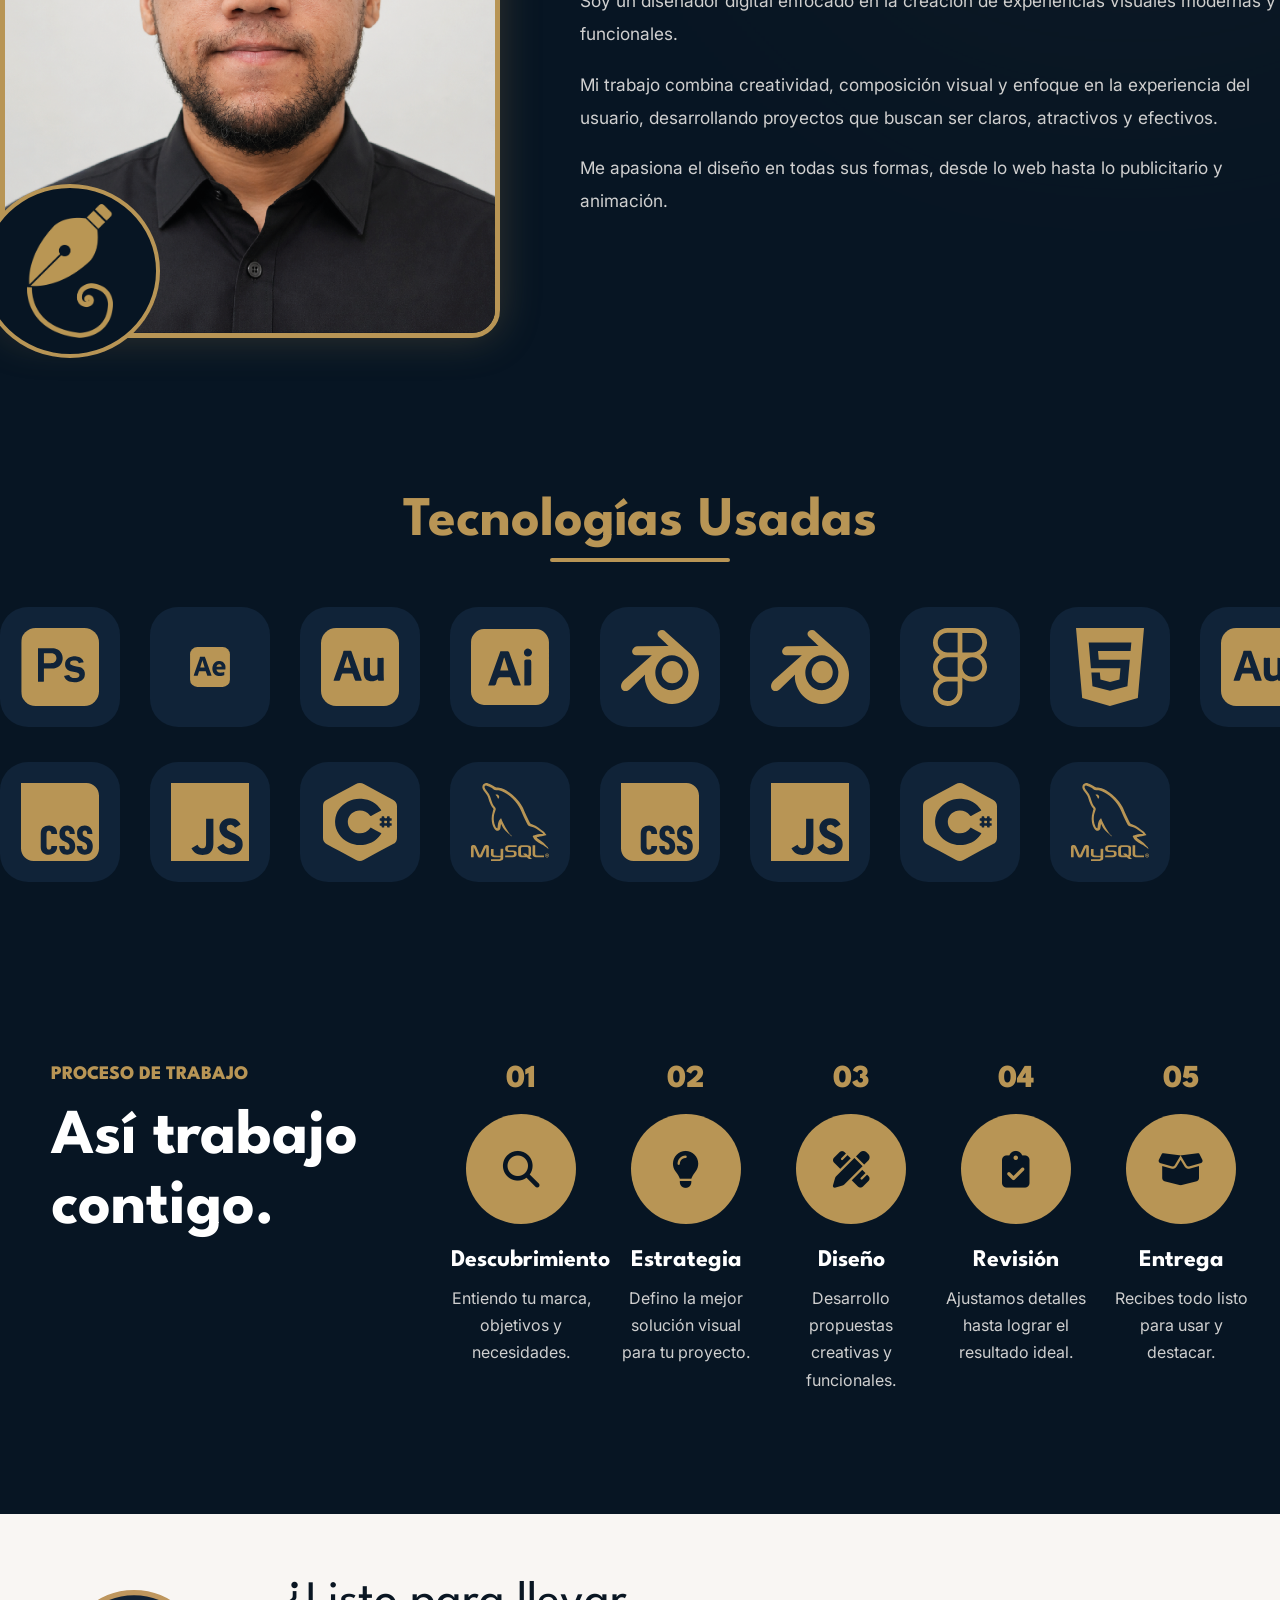
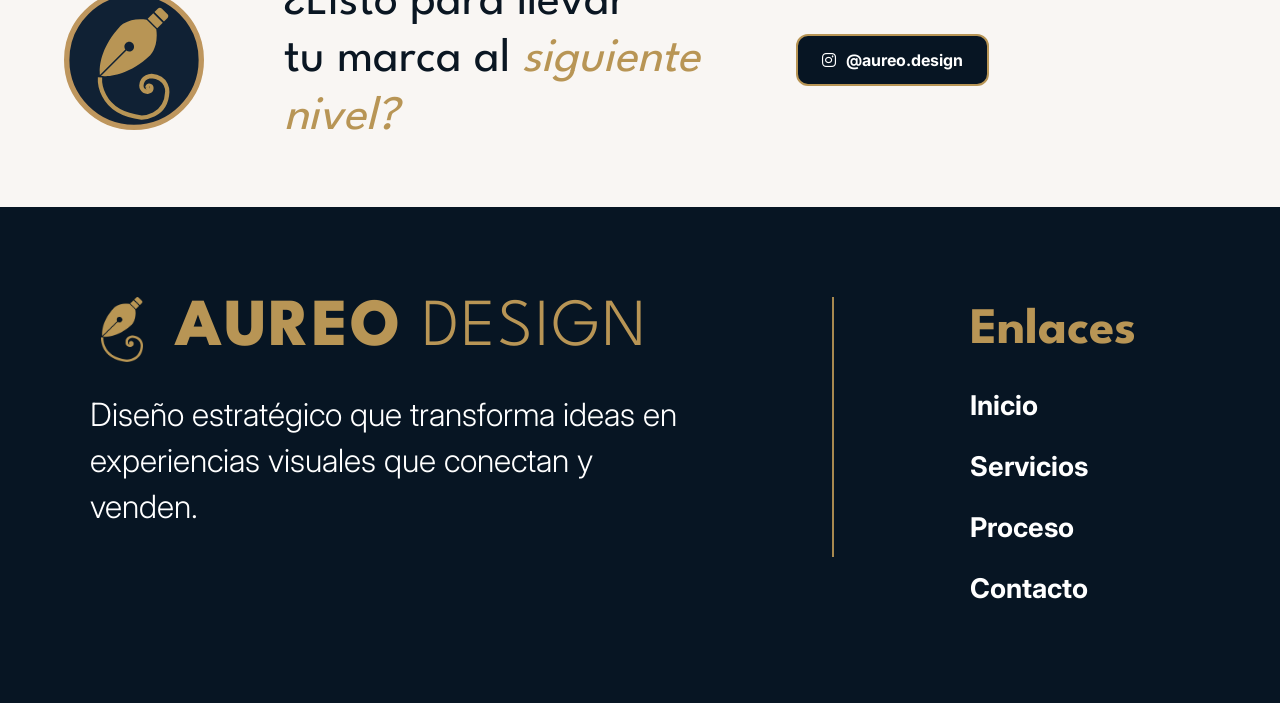
==== commit 1377d947: "xd xd" ====
--- a/index.html
+++ b/index.html
@@ -231,7 +231,6 @@
         <div class="carousel">
             <div class="carousel-track">
 
-                <!-- CARD 1 -->
                 <article class="project-card">
                     <h3>Poster Aureo 70s</h3>
 
@@ -248,7 +247,6 @@
                     </a>
                 </article>
 
-                <!-- CARD 2 -->
                 <article class="project-card">
                     <h3>Poster The Batman</h3>
 
@@ -263,27 +261,25 @@
                         VER A DETALLE
                     </a>
                 </article>
-                
+
                 <article class="project-card video-card">
-                    <h3>Promo Aureo Design</h3>
+                    <h3>Secuencia de Titulos Daredevil</h3>
 
                     <video autoplay muted loop playsinline>
-                        <source src="./Recursos/Proyectos/Animacion/PromoAureoConSonido.mp4" type="video/mp4">
+                        <source src="./Recursos/Proyectos/Publicidad/ComposicionGeneralFinalConSonido.mp4" type="video/mp4">
                     </video>
 
                     <div class="tags">
                         <span>After Effects</span>
+                        <span>Cinema4D</span>
                         <span>Adobe Audition</span>
-                        <span>Adobe Illustrator</span>
                     </div>
 
                     <a href="#" class="btn-card"
-                        data-src="./Recursos/Proyectos/Animacion/PromoAureoConSonido.mp4">
+                        data-src="./Recursos/Proyectos/Publicidad/ComposicionGeneralFinalConSonido.mp4">
                         VER A DETALLE
                     </a>
                 </article>
-
-                <!-- CARD 3 -->
                 <article class="project-card video-card">
                     <h3>Animación Daredevil</h3>
 
@@ -299,24 +295,6 @@
 
                     <a href="#" class="btn-card"
                         data-src="./Recursos/Proyectos/Animacion/Daredevil_Spiderman_Final (1).mp4">
-                        VER A DETALLE
-                    </a>
-                </article>
-                <article class="project-card video-card">
-                    <h3>Control Motion Graphics</h3>
-
-                    <video autoplay muted loop playsinline>
-                        <source src="./Recursos/Proyectos/Animacion/Control NintendoSonido.mp4" type="video/mp4">
-                    </video>
-
-                    <div class="tags">
-                        <span>After Effects</span>
-                        <span>Adobe Audition</span>
-                        <span>Adobe Illustrator</span>
-                    </div>
-
-                    <a href="#" class="btn-card"
-                        data-src="./Recursos/Proyectos/Animacion/Control NintendoSonido.mp4">
                         VER A DETALLE
                     </a>
                 </article>
@@ -342,24 +320,6 @@
                         VER A DETALLE
                     </a>
                 </article>
-                <article class="project-card video-card">
-                    <h3>Texto Cinetico Motion Graphics</h3>
-
-                    <video autoplay muted loop playsinline>
-                        <source src="./Recursos/Proyectos/Animacion/NobodyAhoraSiBien.mp4" type="video/mp4">
-                    </video>
-
-                    <div class="tags">
-                        <span>After Effects</span>
-                        <span>Adobe Audition</span>
-                        <span>Adobe Illustrator</span>
-                    </div>
-
-                    <a href="#" class="btn-card"
-                        data-src="./Recursos/Proyectos/Animacion/NobodyAhoraSiBien.mp4">
-                        VER A DETALLE
-                    </a>
-                </article>
 
                 <!-- CARD 5 -->
                 <article class="project-card video-card">
@@ -375,25 +335,6 @@
                     </div>
 
                     <a href="#" class="btn-card" data-src="./Recursos/Proyectos/Animacion/Proyecto Final.mp4">
-                        VER A DETALLE
-                    </a>
-                </article>
-
-                <article class="project-card video-card">
-                    <h3>Spot para Cafeteria</h3>
-
-                    <video autoplay muted loop playsinline>
-                        <source src="./Recursos/Proyectos/Animacion/Nova.mp4" type="video/mp4">
-                    </video>
-
-                    <div class="tags">
-                        <span>After Effects</span>
-                        <span>Adobe Audition</span>
-                        <span>Adobe Illustrator</span>
-                    </div>
-
-                    <a href="#" class="btn-card"
-                        data-src="./Recursos/Proyectos/Animacion/Nova.mp4">
                         VER A DETALLE
                     </a>
                 </article>
